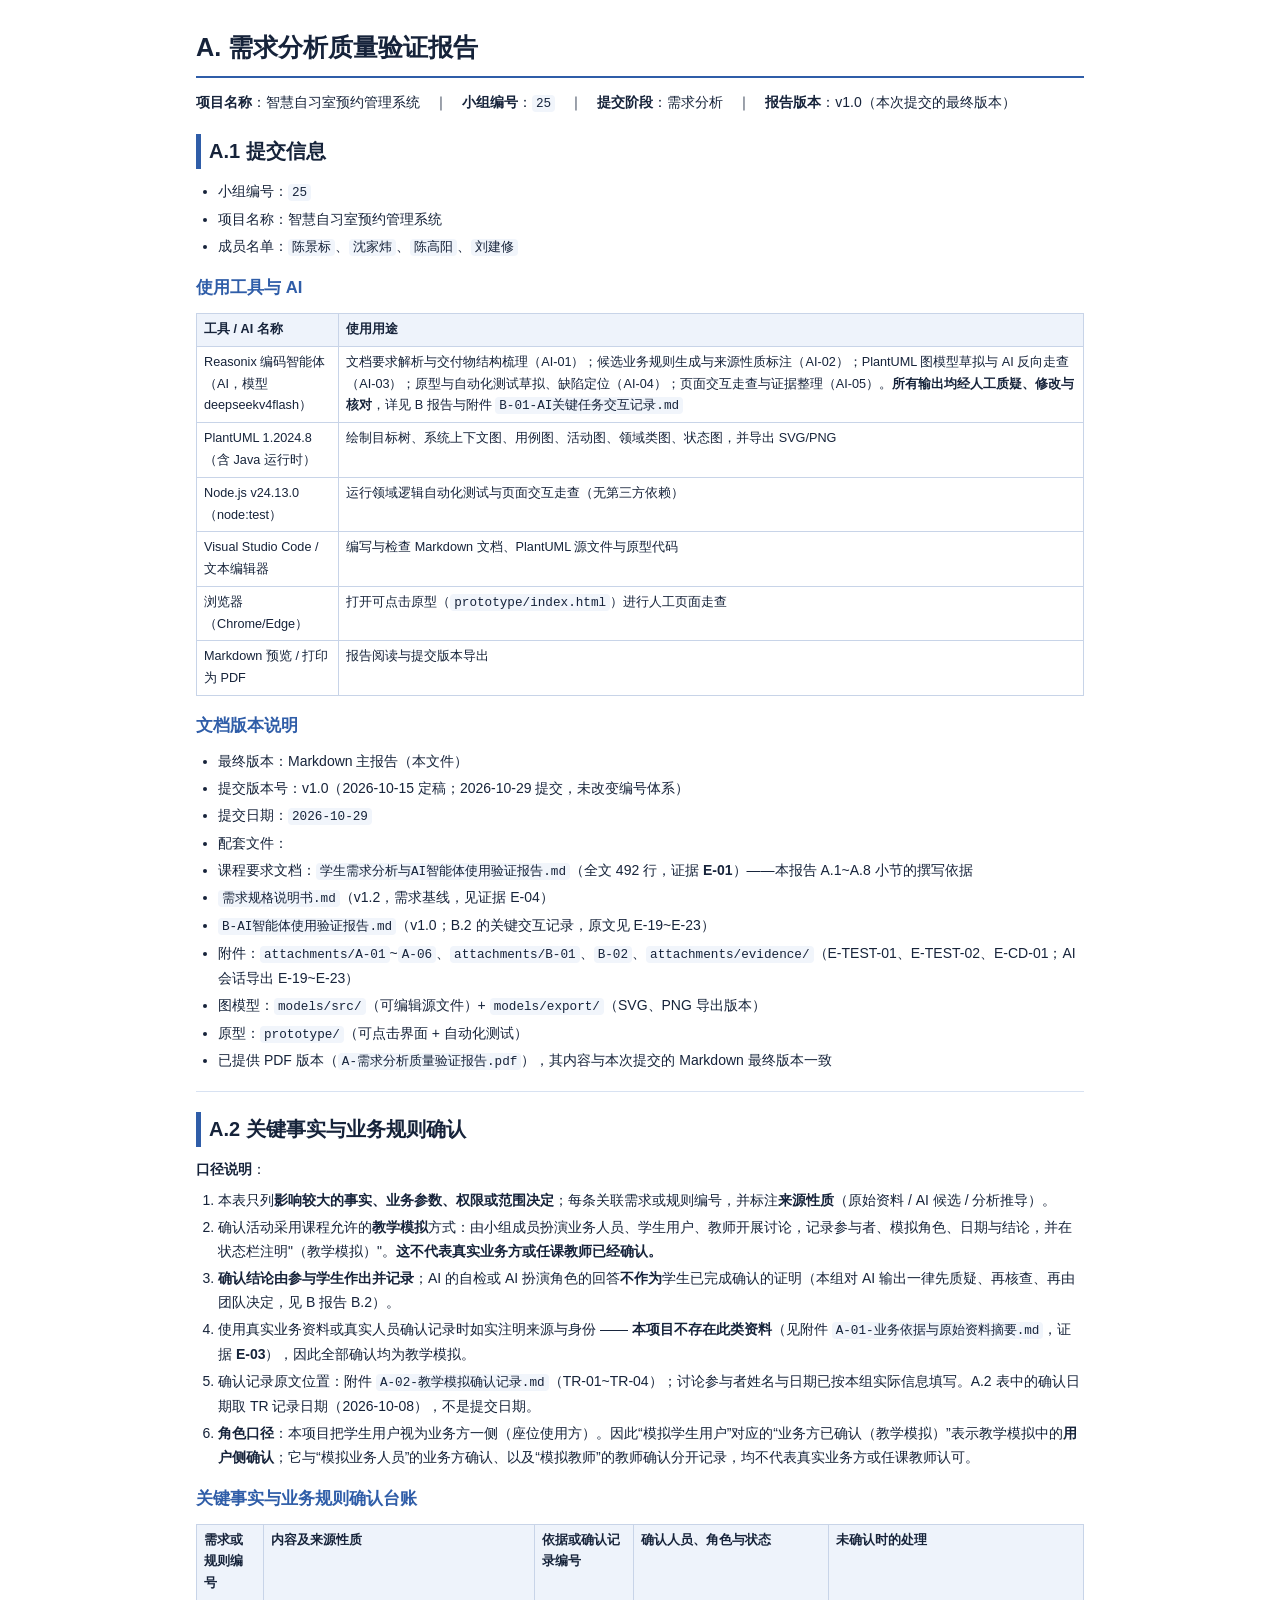
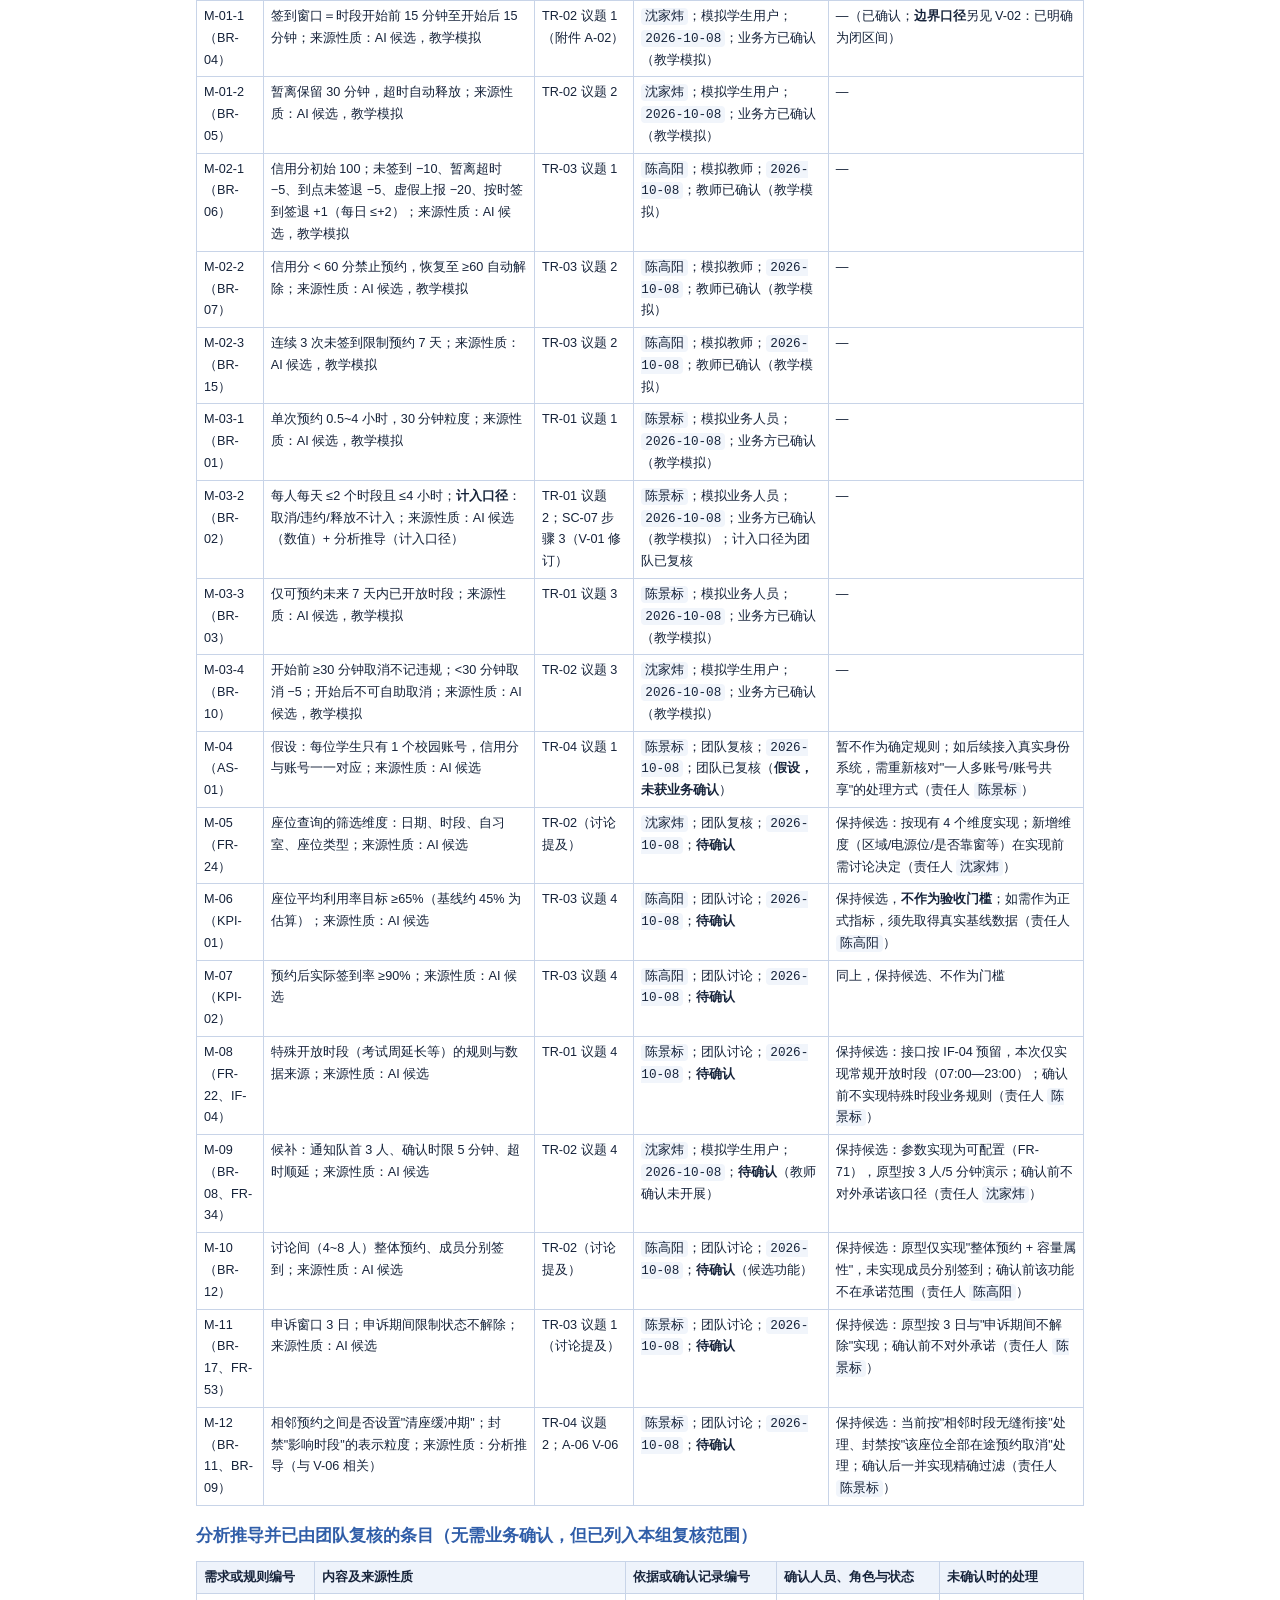
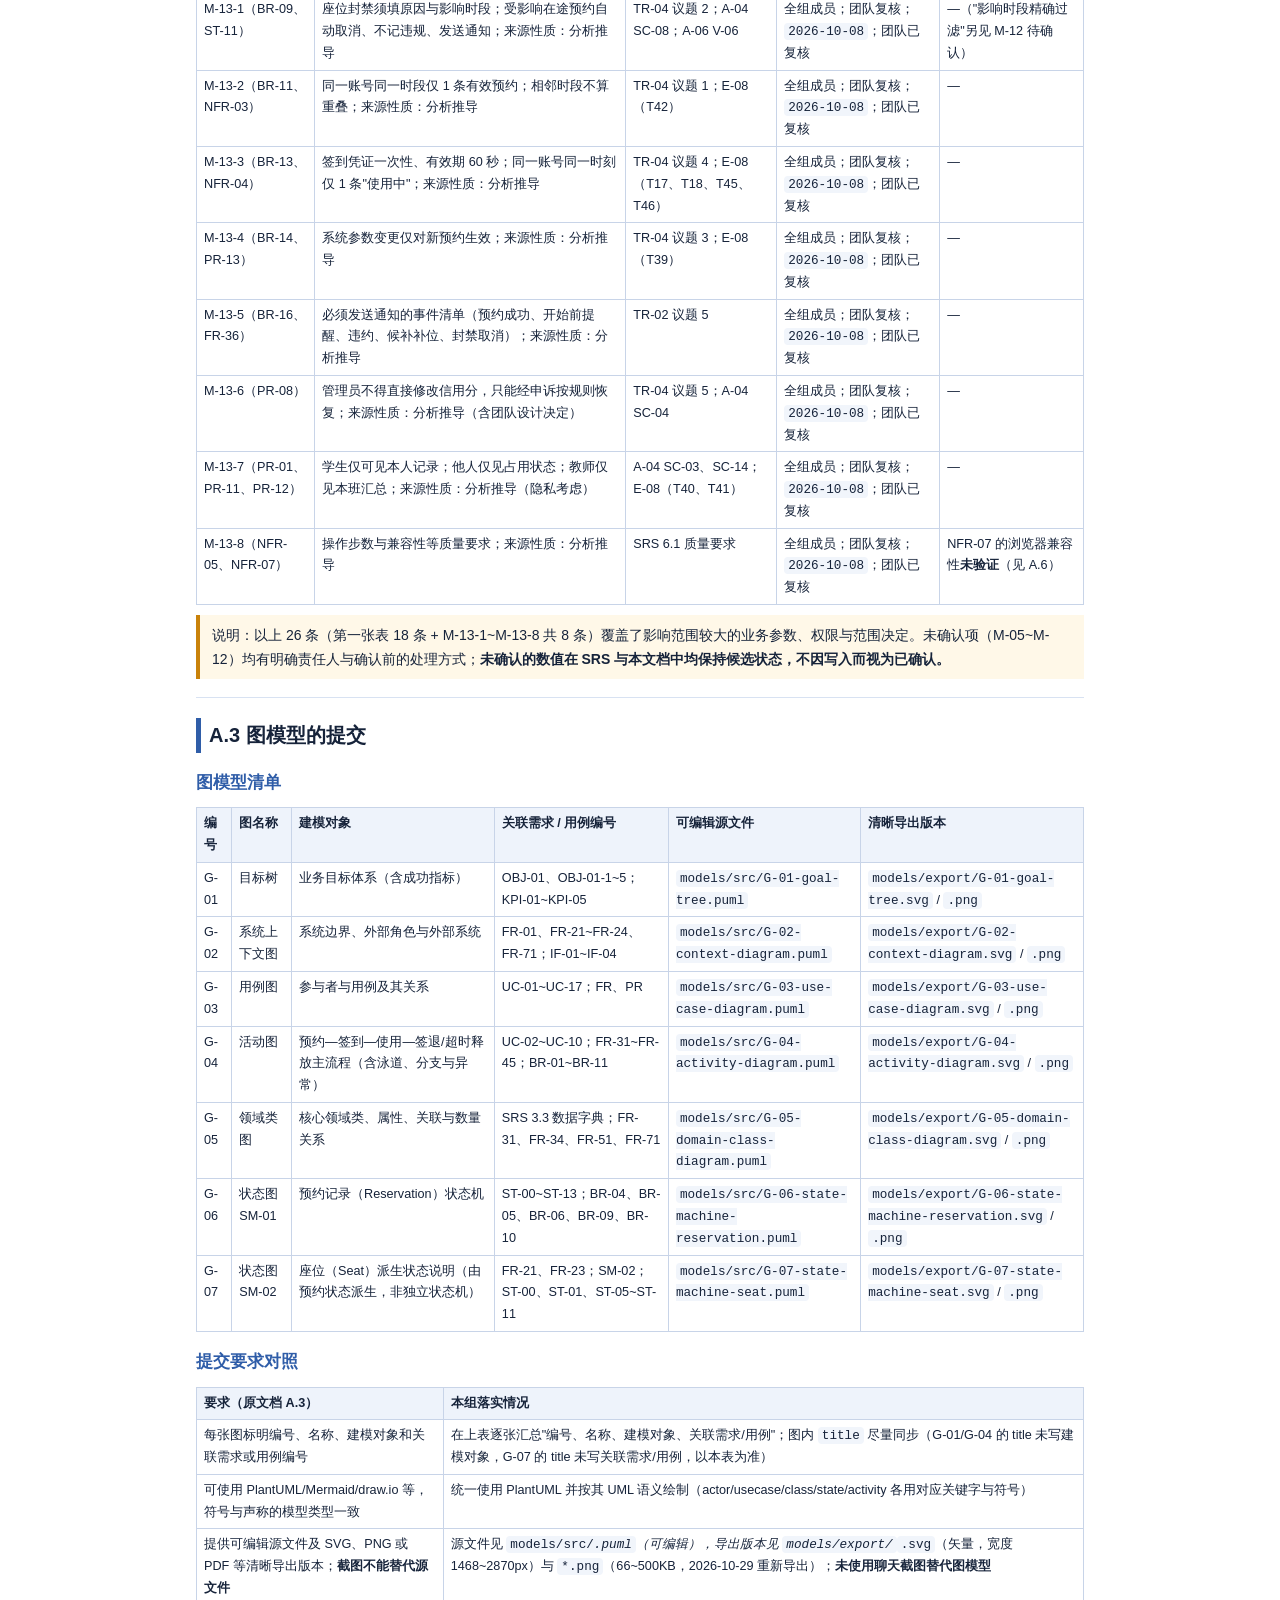
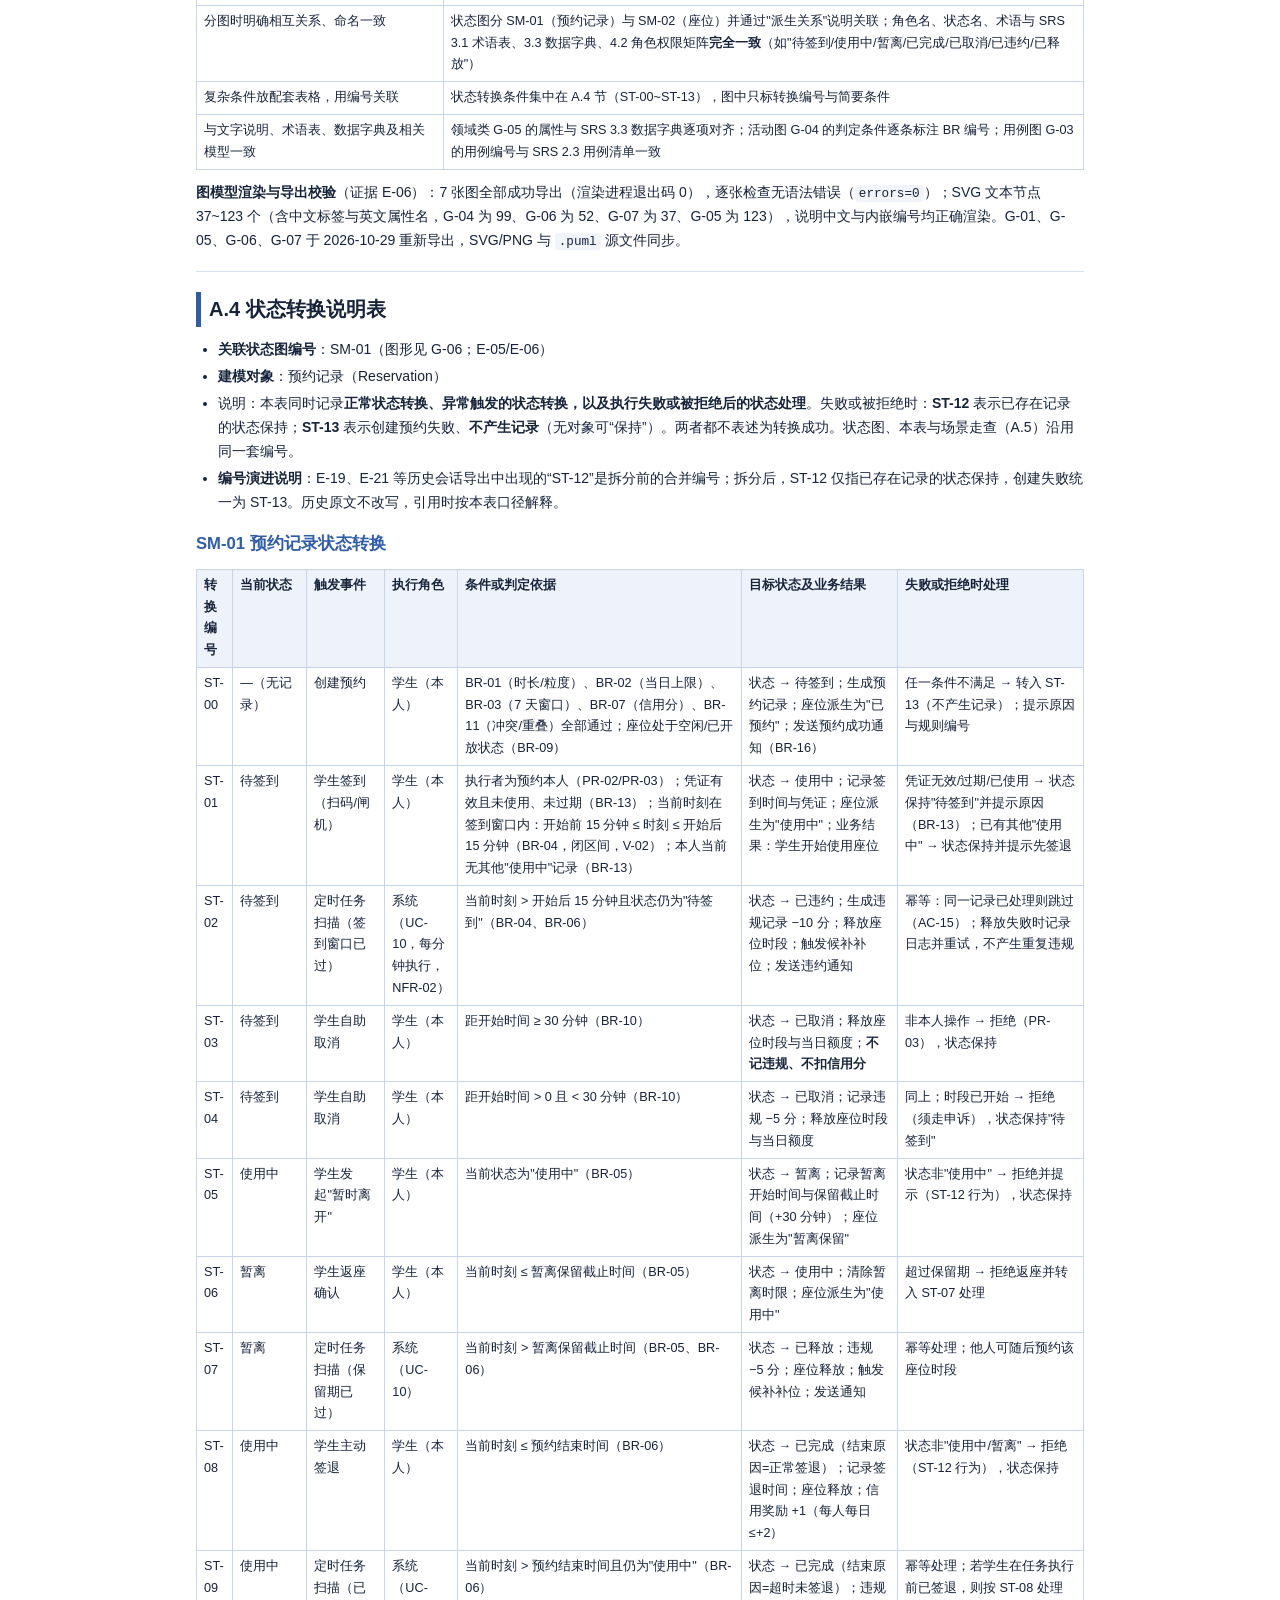
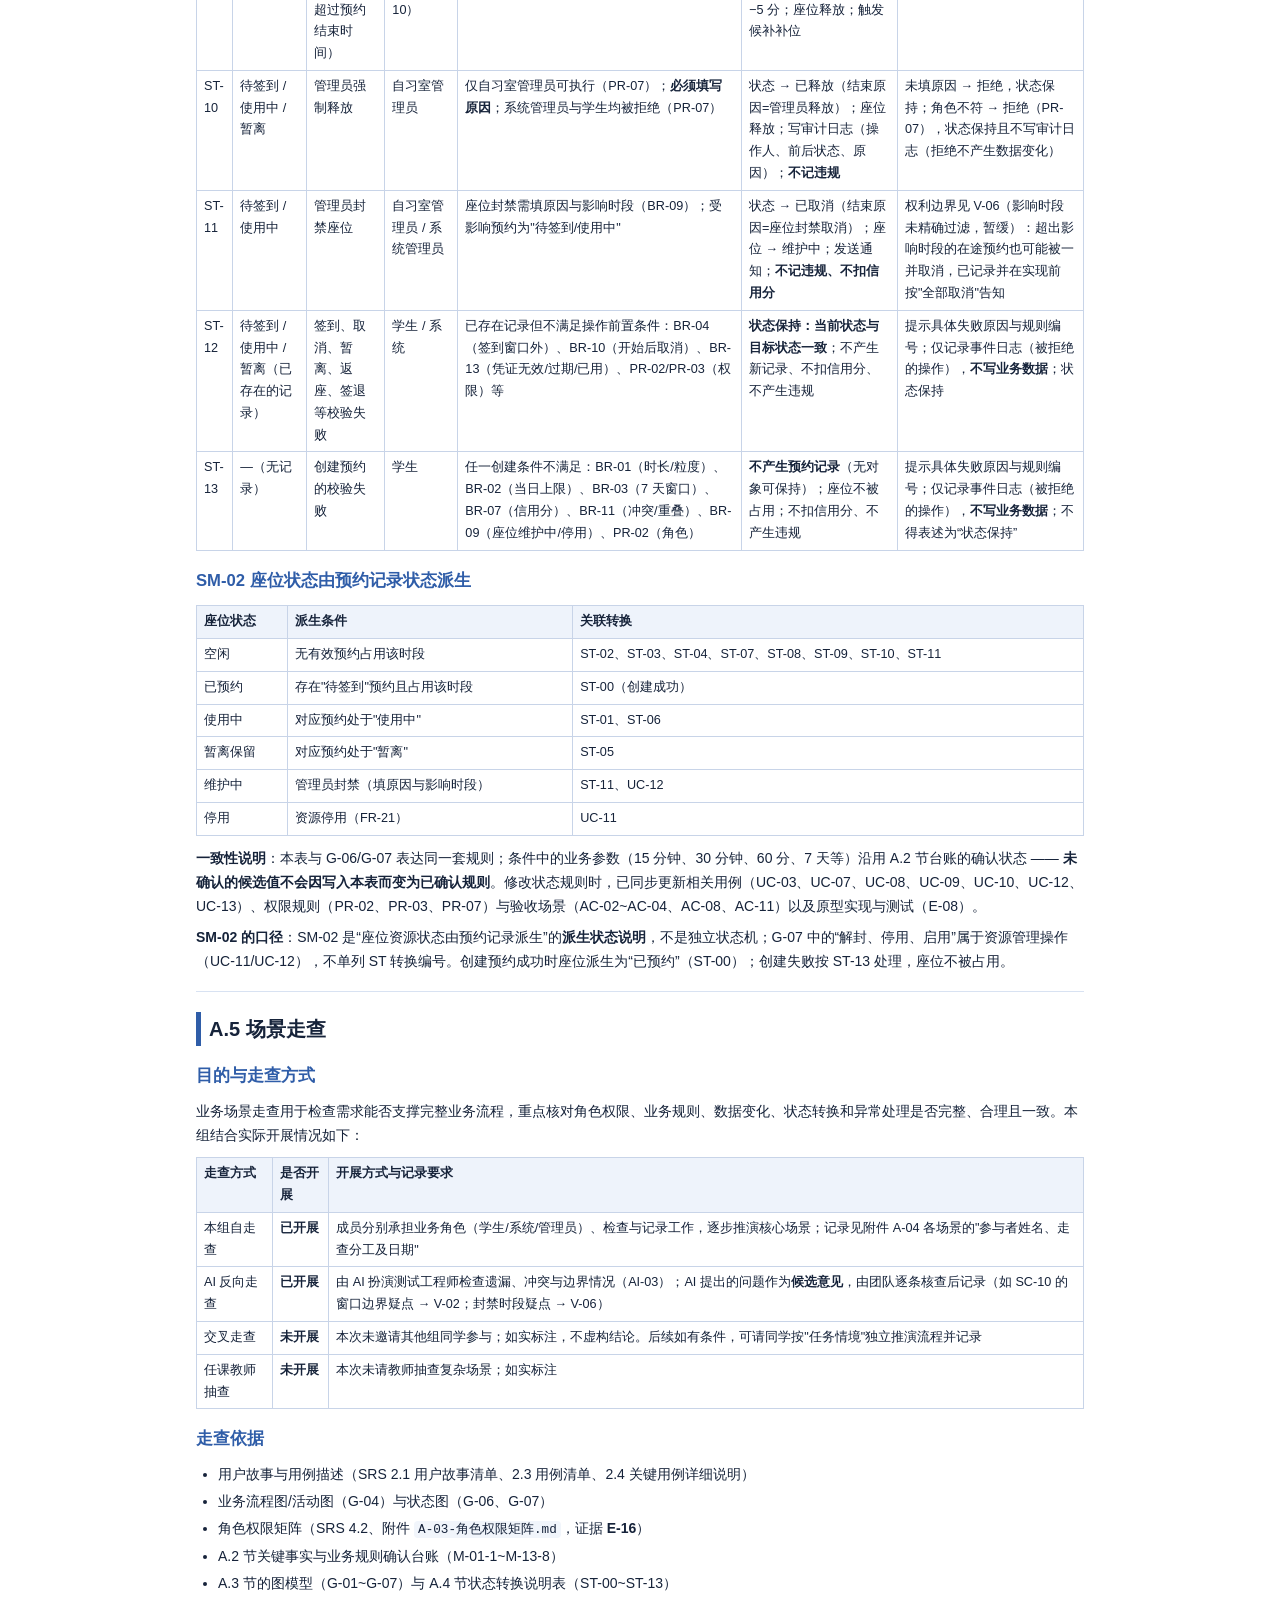
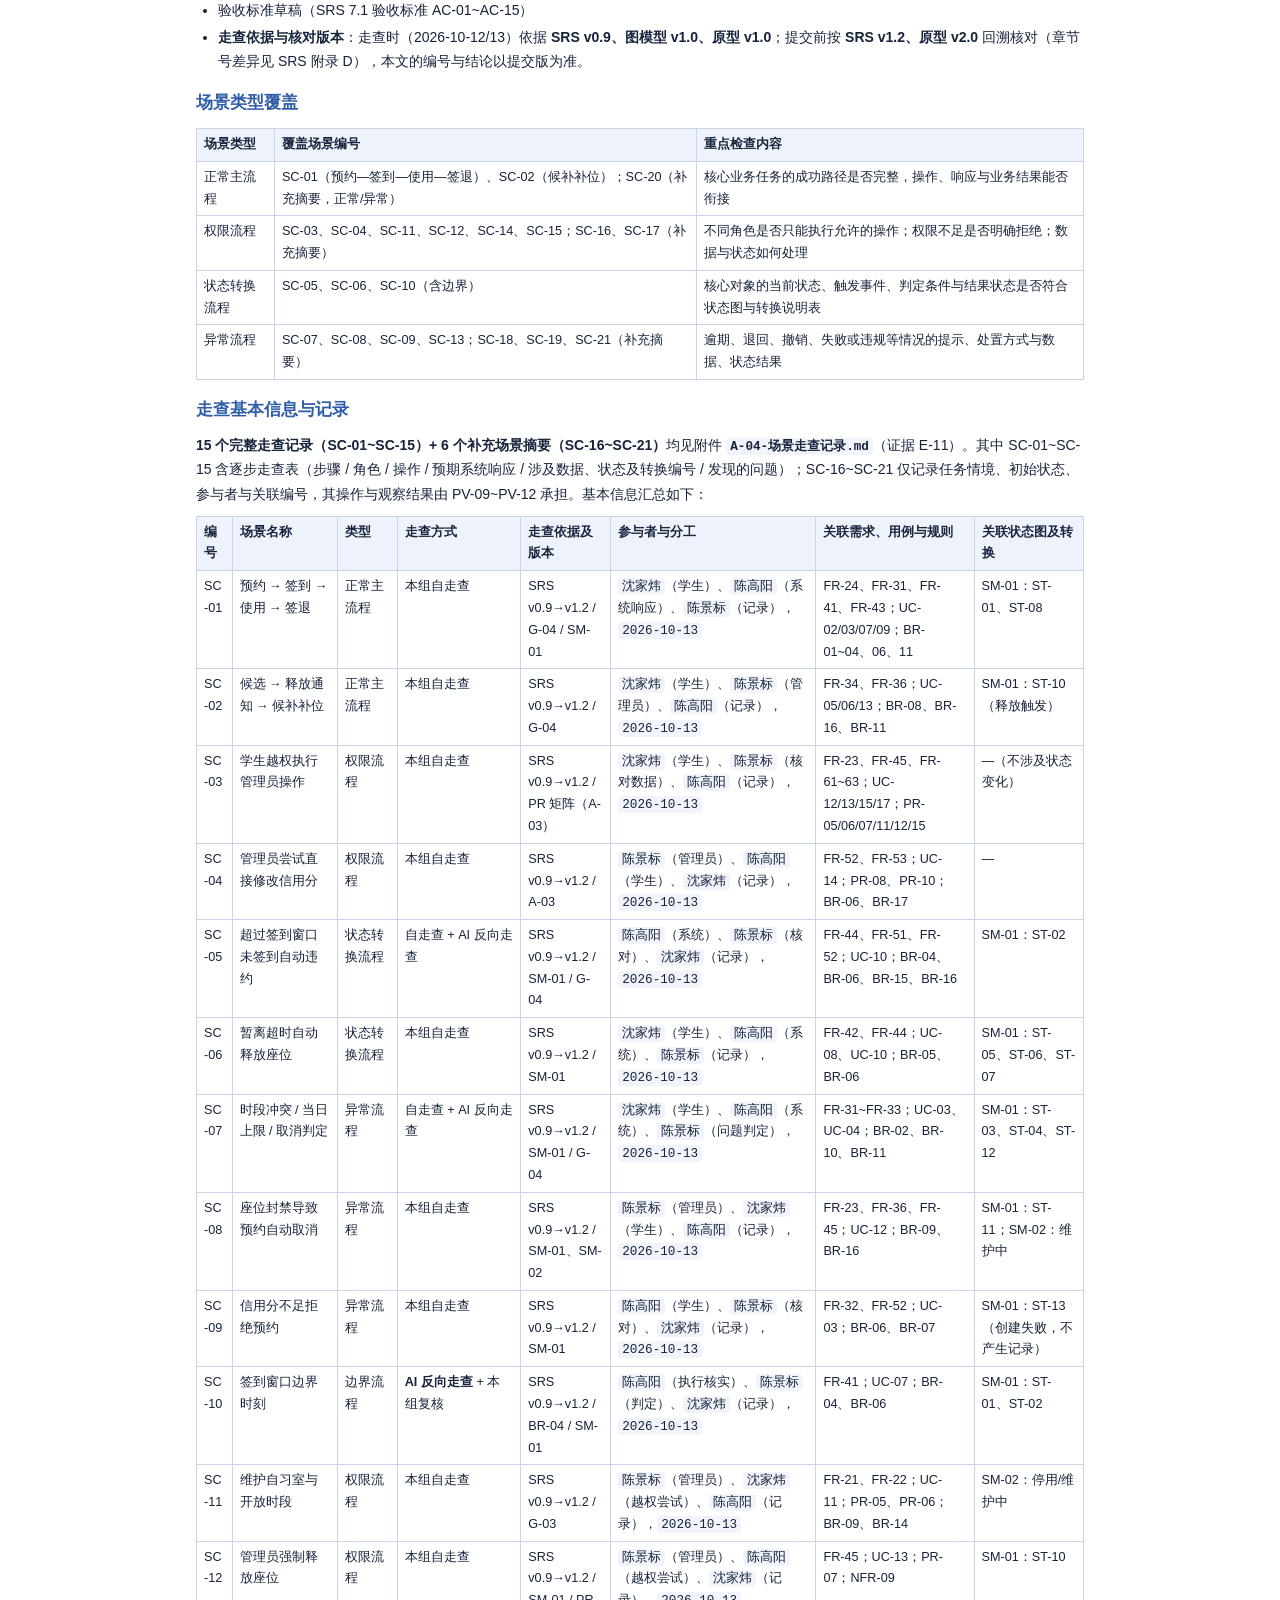
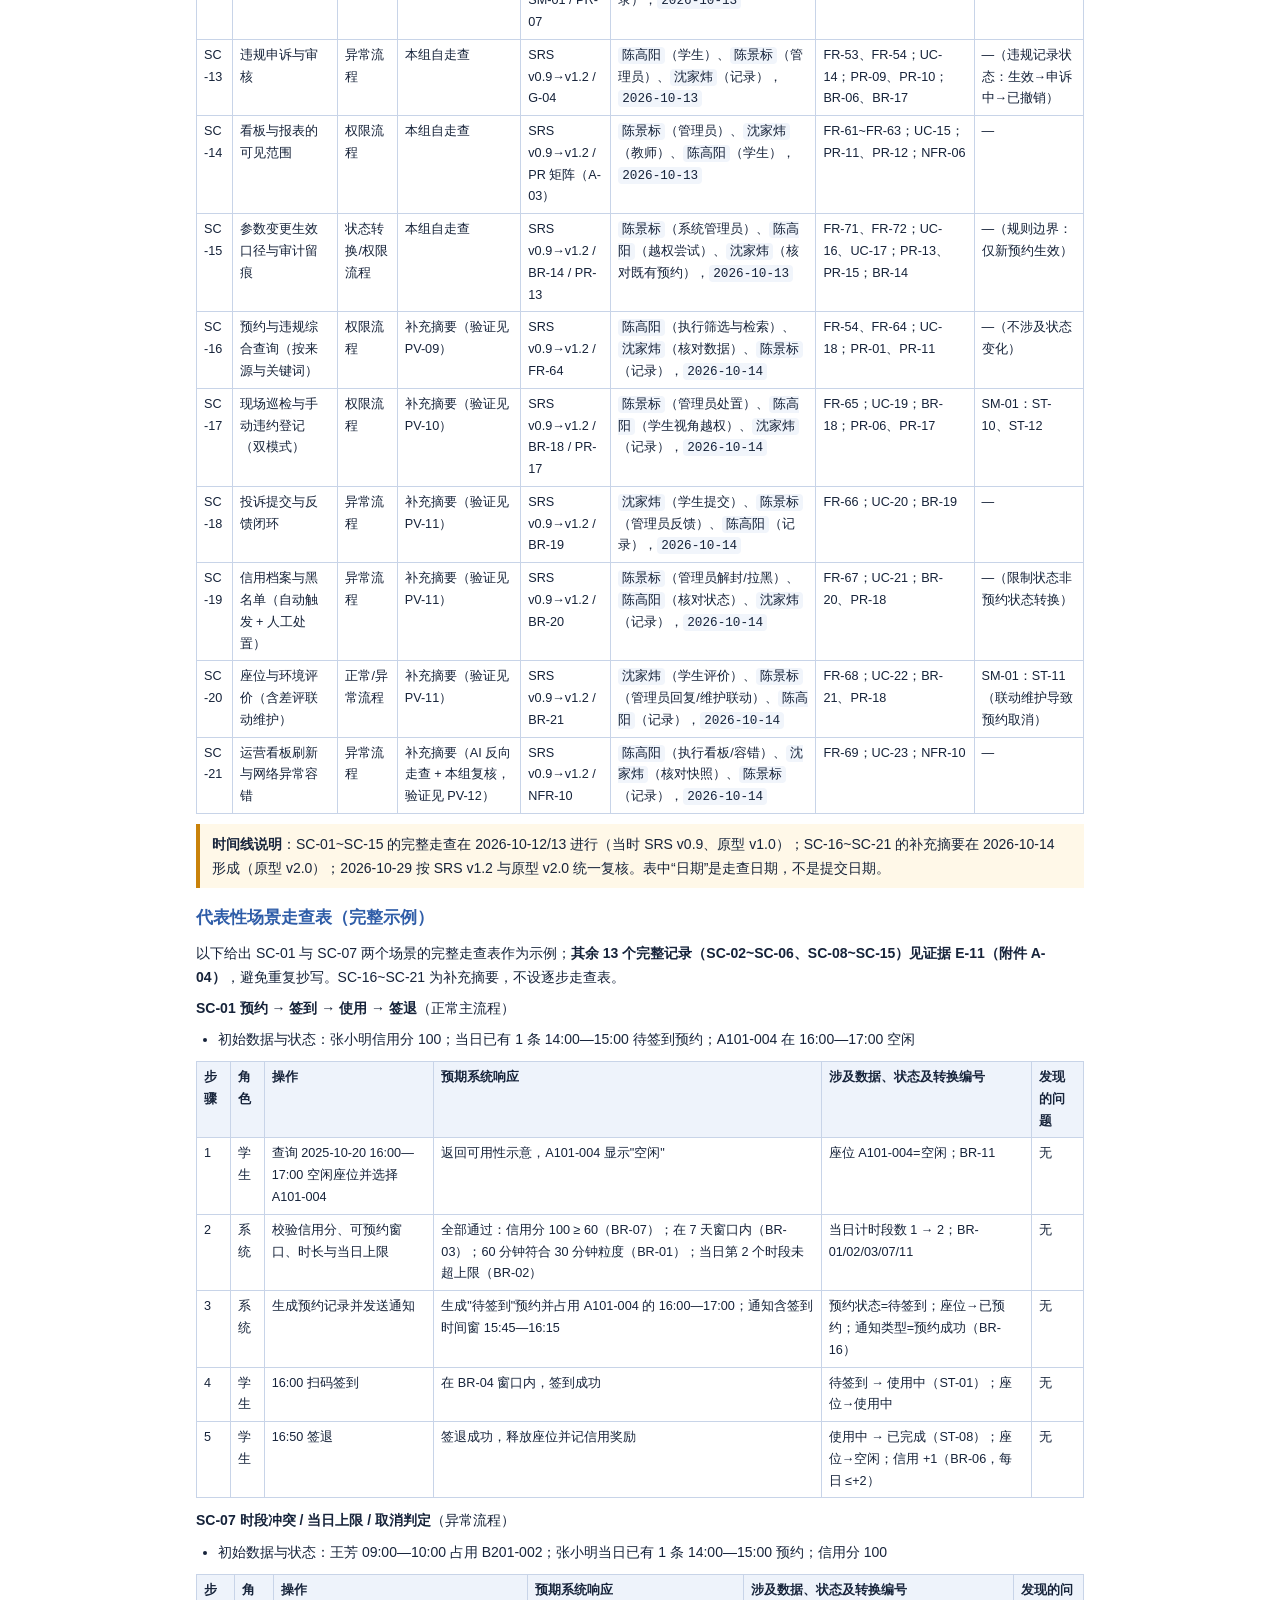
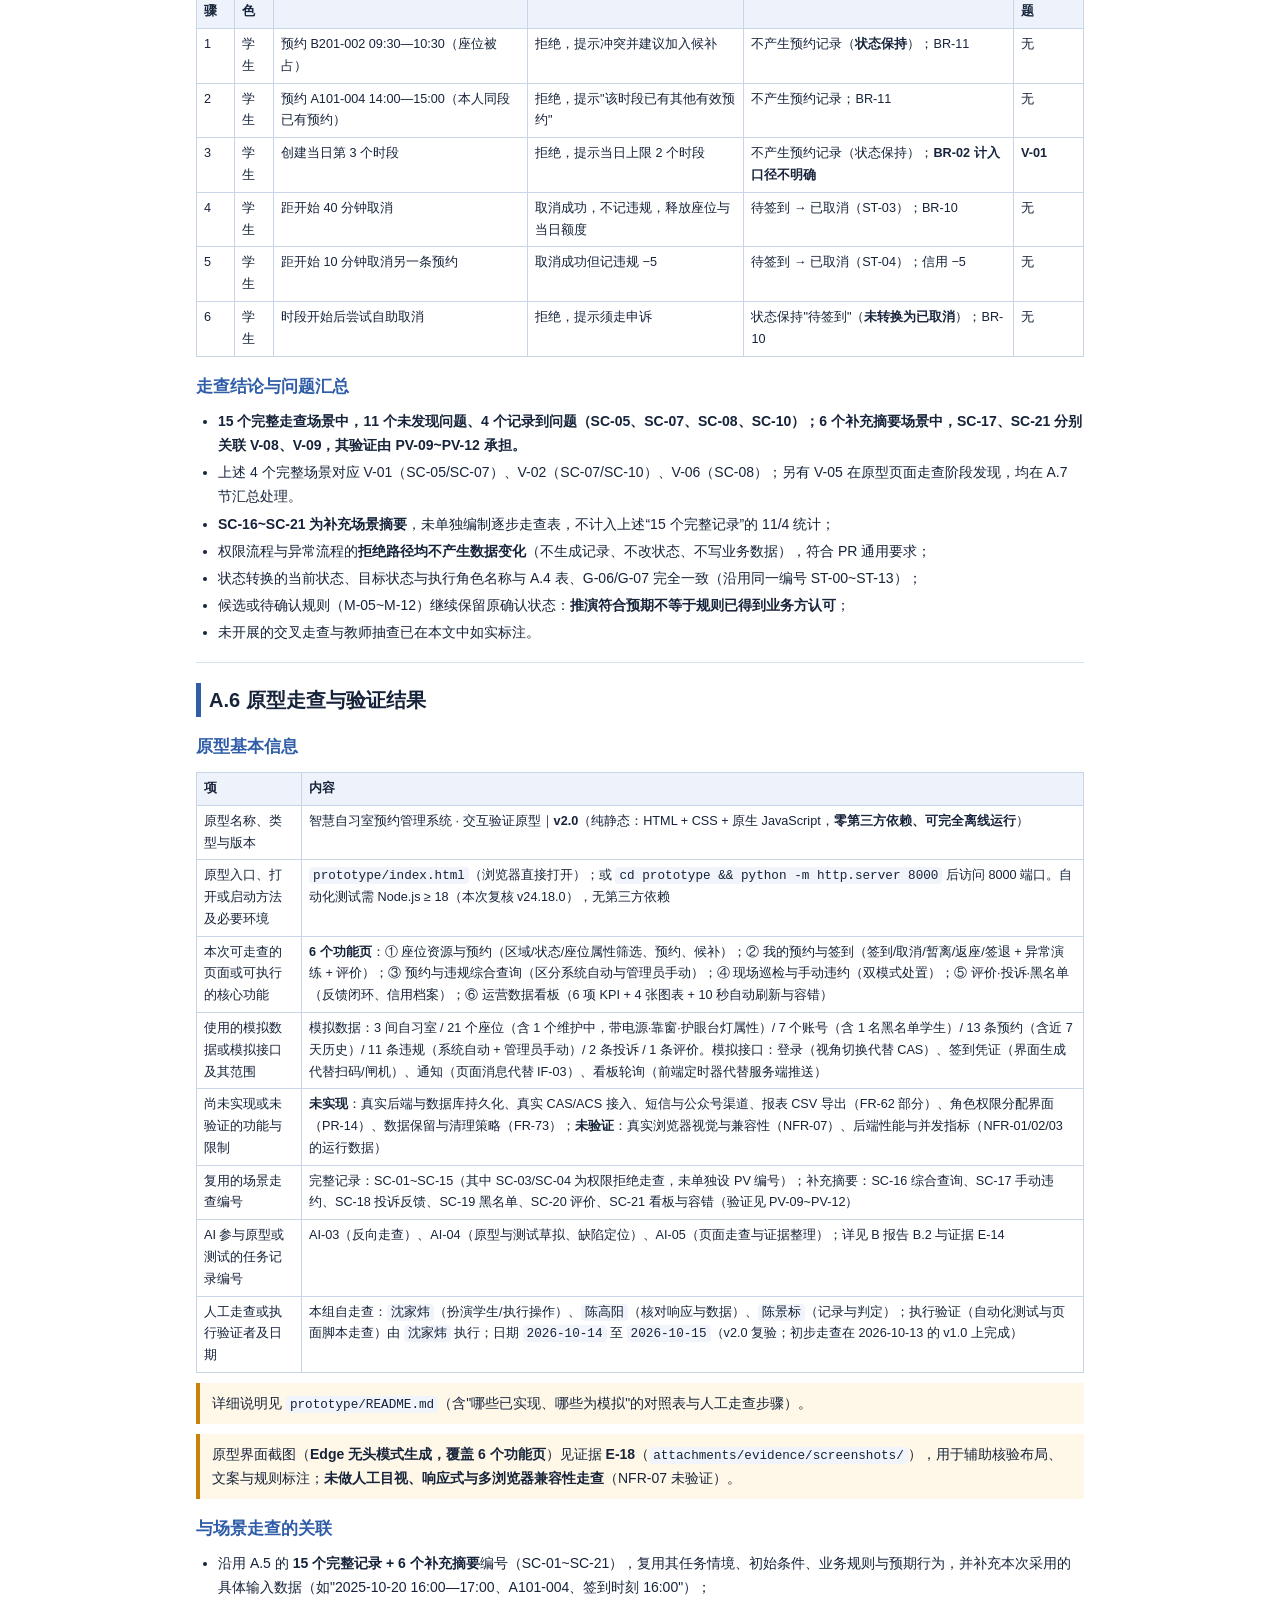
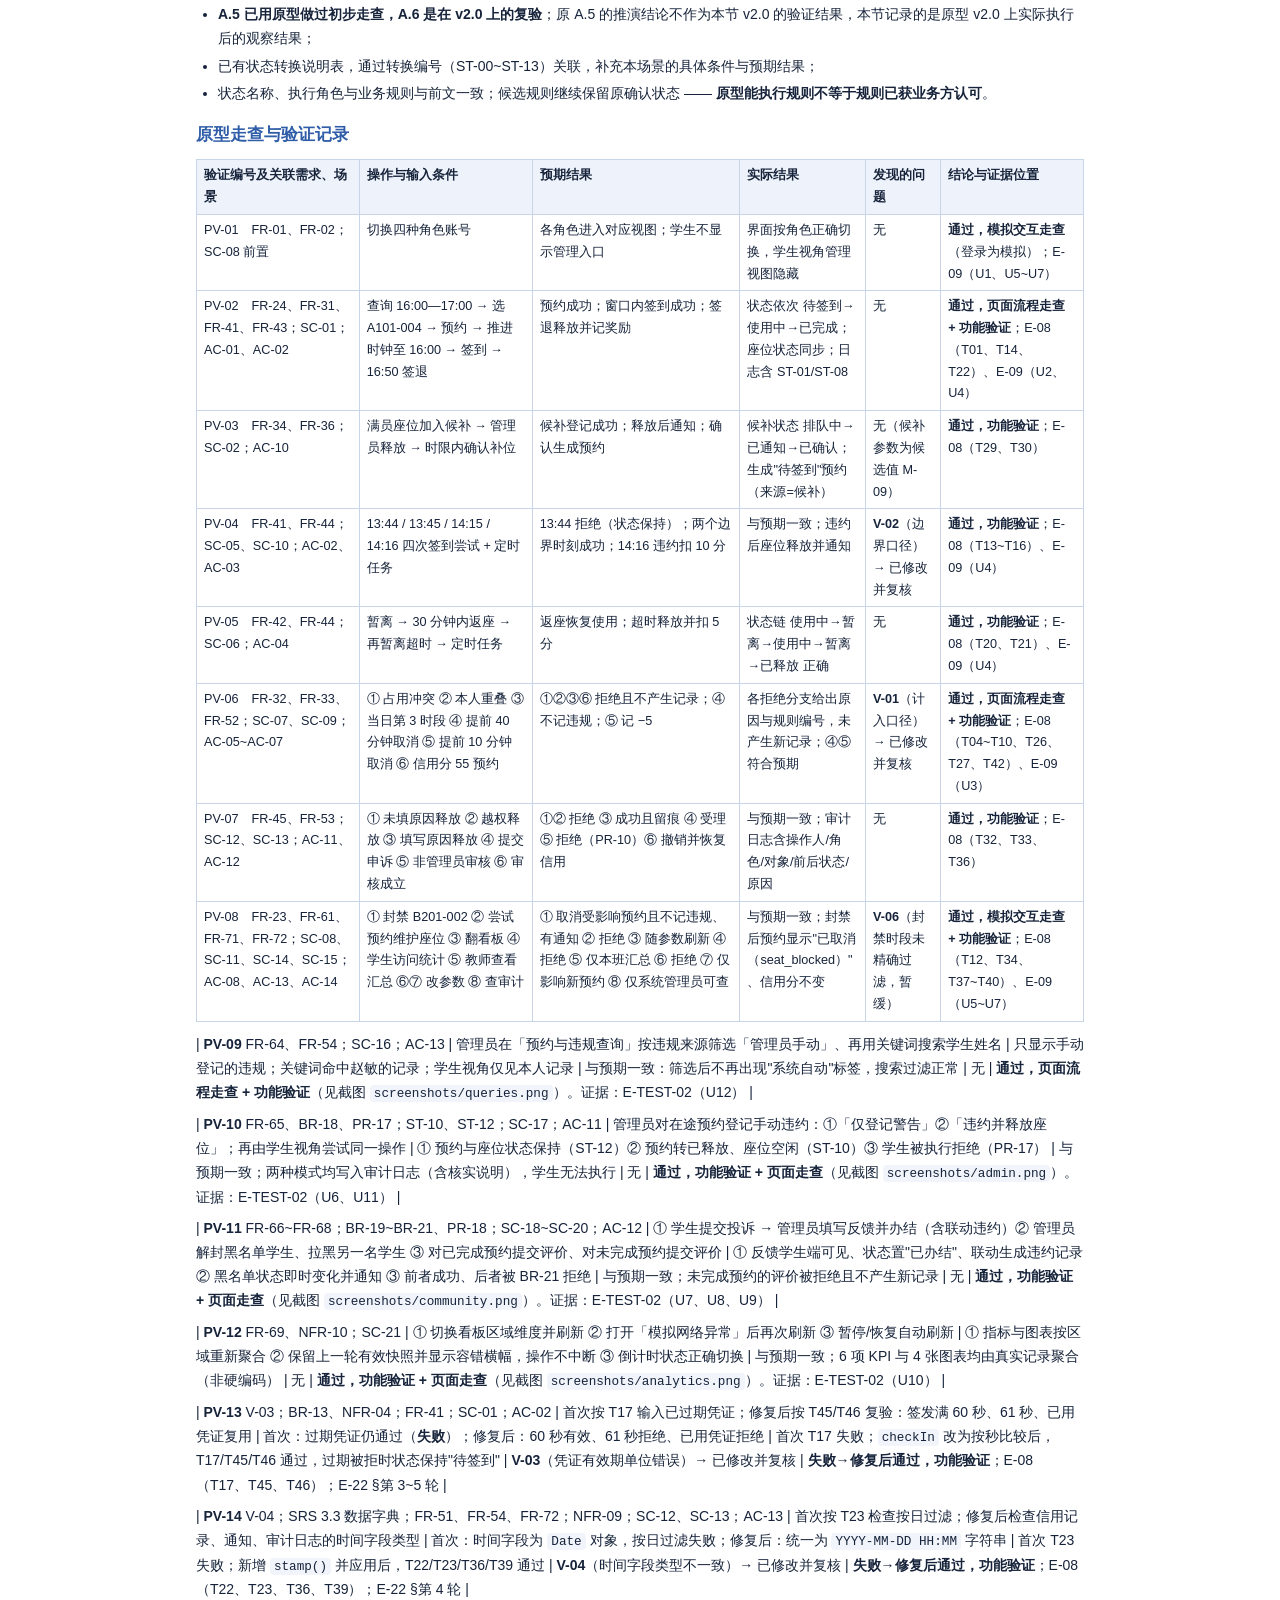
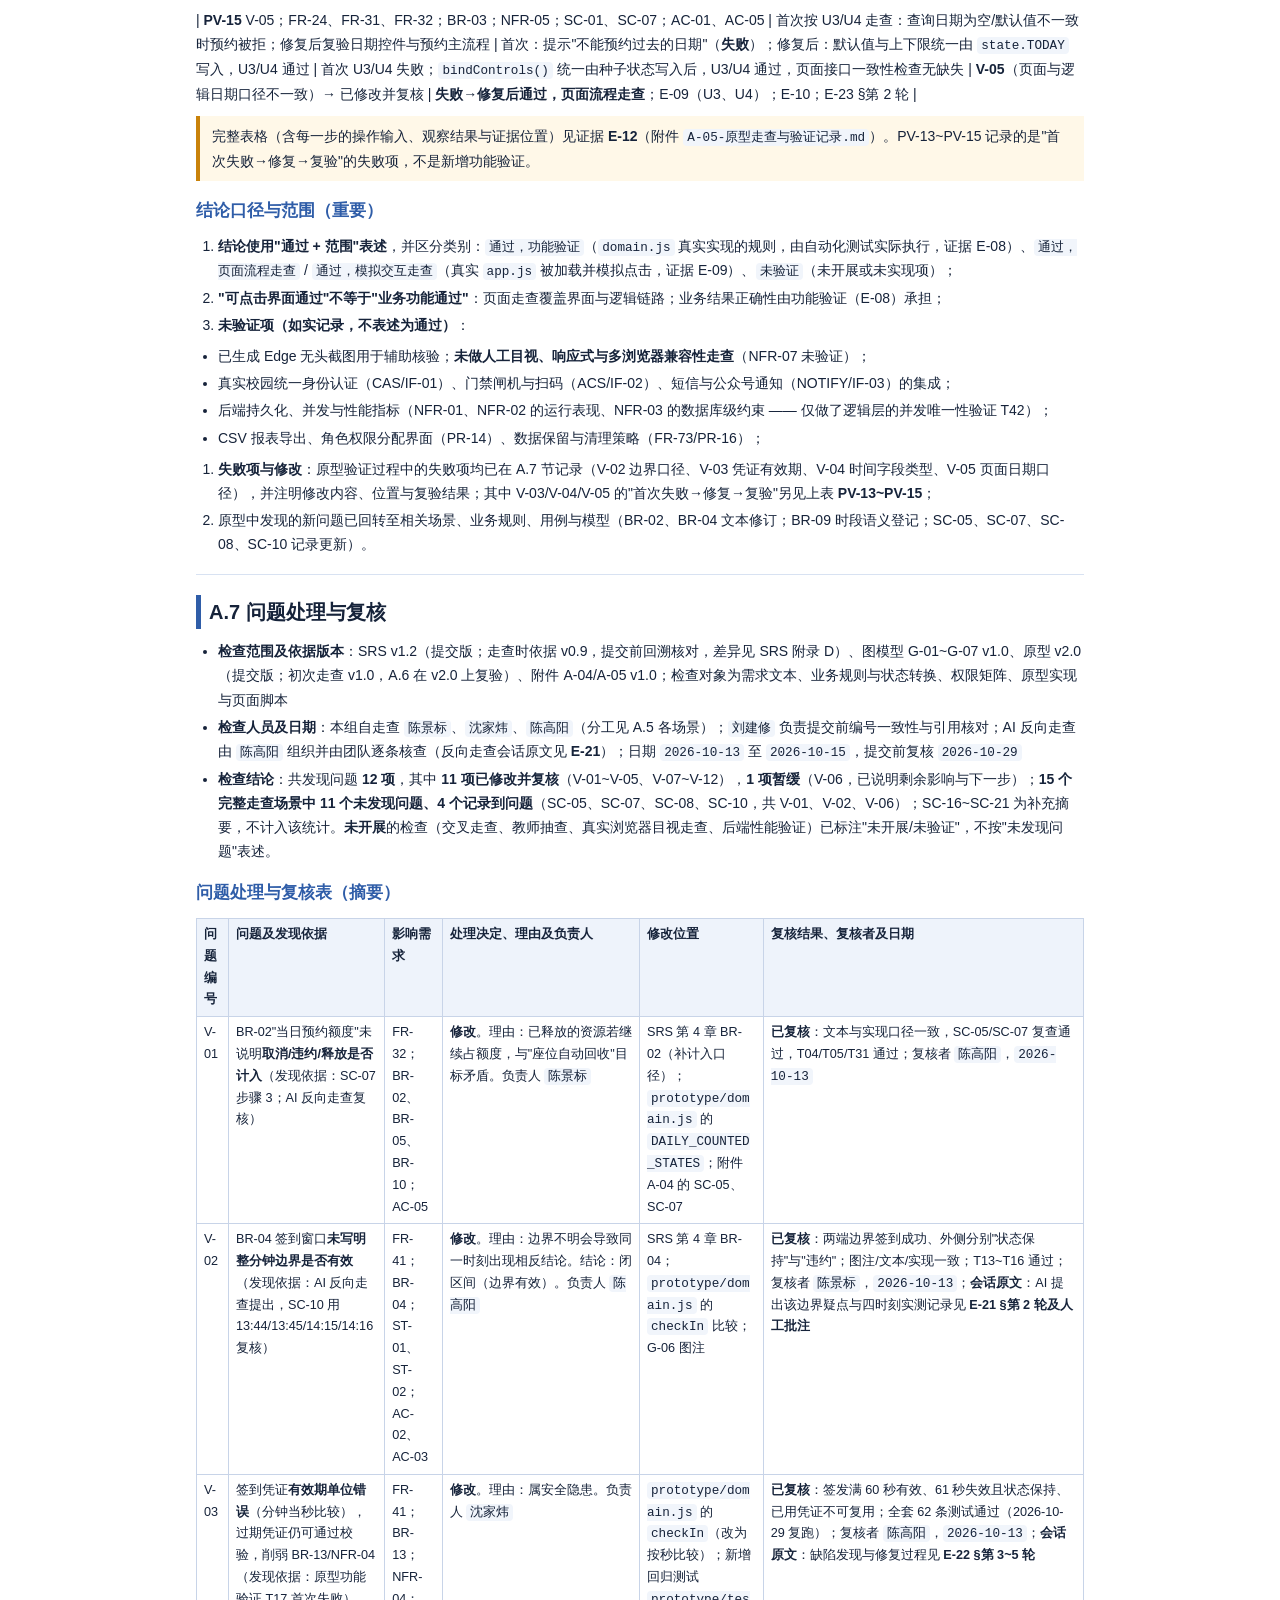
==== 智慧自习室预约管理系统/需求分析/A-需求分析质量验证报告.html @ 983f6c8b "初始化项目：上传全部本地文件" ====
<!DOCTYPE html>
<html lang="zh-CN">
<head>
<meta charset="utf-8">
<meta name="viewport" content="width=device-width, initial-scale=1">
<title>A-需求分析质量验证报告</title>
<style>
@page { size: A4; margin: 16mm 14mm; }
* { box-sizing: border-box; }
body {
  font-family: "Microsoft YaHei", "PingFang SC", "Segoe UI", sans-serif;
  font-size: 10.5pt; line-height: 1.72; color: #16233a; margin: 0 auto; max-width: 900px; padding: 8px 6px 40px;
}
h1 { font-size: 19pt; border-bottom: 2px solid #2f5da8; padding-bottom: 6px; margin: 18px 0 12px; }
h2 { font-size: 15pt; border-left: 5px solid #2f5da8; padding-left: 8px; margin: 20px 0 10px; }
h3 { font-size: 12.5pt; color: #2f5da8; margin: 16px 0 8px; }
h4, h5, h6 { font-size: 11.5pt; margin: 14px 0 6px; }
p { margin: 7px 0; }
ul, ol { margin: 7px 0 7px 22px; padding: 0; }
li { margin: 3px 0; }
table { border-collapse: collapse; width: 100%; margin: 10px 0; font-size: 9.5pt; page-break-inside: auto; }
th, td { border: 1px solid #c8d4e8; padding: 5px 7px; text-align: left; vertical-align: top; word-break: break-word; }
th { background: #eef3fb; font-weight: 600; }
tr { page-break-inside: avoid; }
code { background: #f1f5fb; border-radius: 4px; padding: 1px 4px; font-family: Consolas, "Courier New", monospace; font-size: 9.5pt; }
pre { background: #f6f8fc; border: 1px solid #d8e2f2; border-radius: 6px; padding: 10px; overflow-x: auto; }
pre code { background: none; padding: 0; }
blockquote { margin: 10px 0; padding: 8px 12px; background: #fff8e8; border-left: 4px solid #c9820a; }
hr { border: none; border-top: 1px solid #d8e2f2; margin: 18px 0; }
a { color: #2f5da8; }
h1, h2, h3 { page-break-after: avoid; }
</style>
</head>
<body>
<h1>A. 需求分析质量验证报告</h1>
<p><strong>项目名称</strong>：智慧自习室预约管理系统　｜　<strong>小组编号</strong>：<code>25</code>　｜　<strong>提交阶段</strong>：需求分析　｜　<strong>报告版本</strong>：v1.0（本次提交的最终版本）</p>
<h2>A.1 提交信息</h2>
<ul>
<li>小组编号：<code>25</code></li>
<li>项目名称：智慧自习室预约管理系统</li>
<li>成员名单：<code>陈景标</code>、<code>沈家炜</code>、<code>陈高阳</code>、<code>刘建修</code></li>
</ul>
<h3>使用工具与 AI</h3>
<table><thead><tr><th>工具 / AI 名称</th><th>使用用途</th></tr></thead><tbody>
<tr><td>Reasonix 编码智能体（AI，模型 deepseekv4flash）</td><td>文档要求解析与交付物结构梳理（AI-01）；候选业务规则生成与来源性质标注（AI-02）；PlantUML 图模型草拟与 AI 反向走查（AI-03）；原型与自动化测试草拟、缺陷定位（AI-04）；页面交互走查与证据整理（AI-05）。<strong>所有输出均经人工质疑、修改与核对</strong>，详见 B 报告与附件 <code>B-01-AI关键任务交互记录.md</code></td></tr>
<tr><td>PlantUML 1.2024.8（含 Java 运行时）</td><td>绘制目标树、系统上下文图、用例图、活动图、领域类图、状态图，并导出 SVG/PNG</td></tr>
<tr><td>Node.js v24.13.0（node:test）</td><td>运行领域逻辑自动化测试与页面交互走查（无第三方依赖）</td></tr>
<tr><td>Visual Studio Code / 文本编辑器</td><td>编写与检查 Markdown 文档、PlantUML 源文件与原型代码</td></tr>
<tr><td>浏览器（Chrome/Edge）</td><td>打开可点击原型（<code>prototype/index.html</code>）进行人工页面走查</td></tr>
<tr><td>Markdown 预览 / 打印为 PDF</td><td>报告阅读与提交版本导出</td></tr>
</tbody></table>
<h3>文档版本说明</h3>
<ul>
<li>最终版本：Markdown 主报告（本文件）</li>
<li>提交版本号：v1.0（2026-10-15 定稿；2026-10-29 提交，未改变编号体系）</li>
<li>提交日期：<code>2026-10-29</code></li>
<li>配套文件：</li>
<li>课程要求文档：<code>学生需求分析与AI智能体使用验证报告.md</code>（全文 492 行，证据 <strong>E-01</strong>）——本报告 A.1~A.8 小节的撰写依据</li>
<li><code>需求规格说明书.md</code>（v1.2，需求基线，见证据 E-04）</li>
<li><code>B-AI智能体使用验证报告.md</code>（v1.0；B.2 的关键交互记录，原文见 E-19~E-23）</li>
<li>附件：<code>attachments/A-01</code>~<code>A-06</code>、<code>attachments/B-01</code>、<code>B-02</code>、<code>attachments/evidence/</code>（E-TEST-01、E-TEST-02、E-CD-01；AI 会话导出 E-19~E-23）</li>
<li>图模型：<code>models/src/</code>（可编辑源文件）+ <code>models/export/</code>（SVG、PNG 导出版本）</li>
<li>原型：<code>prototype/</code>（可点击界面 + 自动化测试）</li>
<li>已提供 PDF 版本（<code>A-需求分析质量验证报告.pdf</code>），其内容与本次提交的 Markdown 最终版本一致</li>
</ul>
<hr>
<h2>A.2 关键事实与业务规则确认</h2>
<p><strong>口径说明</strong>：</p>
<ol>
<li>本表只列<strong>影响较大的事实、业务参数、权限或范围决定</strong>；每条关联需求或规则编号，并标注<strong>来源性质</strong>（原始资料 / AI 候选 / 分析推导）。</li>
<li>确认活动采用课程允许的<strong>教学模拟</strong>方式：由小组成员扮演业务人员、学生用户、教师开展讨论，记录参与者、模拟角色、日期与结论，并在状态栏注明&quot;（教学模拟）&quot;。<strong>这不代表真实业务方或任课教师已经确认。</strong></li>
<li><strong>确认结论由参与学生作出并记录</strong>；AI 的自检或 AI 扮演角色的回答<strong>不作为</strong>学生已完成确认的证明（本组对 AI 输出一律先质疑、再核查、再由团队决定，见 B 报告 B.2）。</li>
<li>使用真实业务资料或真实人员确认记录时如实注明来源与身份 —— <strong>本项目不存在此类资料</strong>（见附件 <code>A-01-业务依据与原始资料摘要.md</code>，证据 <strong>E-03</strong>），因此全部确认均为教学模拟。</li>
<li>确认记录原文位置：附件 <code>A-02-教学模拟确认记录.md</code>（TR-01~TR-04）；讨论参与者姓名与日期已按本组实际信息填写。A.2 表中的确认日期取 TR 记录日期（2026-10-08），不是提交日期。</li>
<li><strong>角色口径</strong>：本项目把学生用户视为业务方一侧（座位使用方）。因此“模拟学生用户”对应的“业务方已确认（教学模拟）”表示教学模拟中的<strong>用户侧确认</strong>；它与“模拟业务人员”的业务方确认、以及“模拟教师”的教师确认分开记录，均不代表真实业务方或任课教师认可。</li>
</ol>
<h3>关键事实与业务规则确认台账</h3>
<table><thead><tr><th>需求或规则编号</th><th>内容及来源性质</th><th>依据或确认记录编号</th><th>确认人员、角色与状态</th><th>未确认时的处理</th></tr></thead><tbody>
<tr><td>M-01-1（BR-04）</td><td>签到窗口＝时段开始前 15 分钟至开始后 15 分钟；来源性质：AI 候选，教学模拟</td><td>TR-02 议题 1（附件 A-02）</td><td><code>沈家炜</code>；模拟学生用户；<code>2026-10-08</code>；业务方已确认（教学模拟）</td><td>—（已确认；<strong>边界口径</strong>另见 V-02：已明确为闭区间）</td></tr>
<tr><td>M-01-2（BR-05）</td><td>暂离保留 30 分钟，超时自动释放；来源性质：AI 候选，教学模拟</td><td>TR-02 议题 2</td><td><code>沈家炜</code>；模拟学生用户；<code>2026-10-08</code>；业务方已确认（教学模拟）</td><td>—</td></tr>
<tr><td>M-02-1（BR-06）</td><td>信用分初始 100；未签到 −10、暂离超时 −5、到点未签退 −5、虚假上报 −20、按时签到签退 +1（每日 ≤+2）；来源性质：AI 候选，教学模拟</td><td>TR-03 议题 1</td><td><code>陈高阳</code>；模拟教师；<code>2026-10-08</code>；教师已确认（教学模拟）</td><td>—</td></tr>
<tr><td>M-02-2（BR-07）</td><td>信用分 &lt; 60 分禁止预约，恢复至 ≥60 自动解除；来源性质：AI 候选，教学模拟</td><td>TR-03 议题 2</td><td><code>陈高阳</code>；模拟教师；<code>2026-10-08</code>；教师已确认（教学模拟）</td><td>—</td></tr>
<tr><td>M-02-3（BR-15）</td><td>连续 3 次未签到限制预约 7 天；来源性质：AI 候选，教学模拟</td><td>TR-03 议题 2</td><td><code>陈高阳</code>；模拟教师；<code>2026-10-08</code>；教师已确认（教学模拟）</td><td>—</td></tr>
<tr><td>M-03-1（BR-01）</td><td>单次预约 0.5~4 小时，30 分钟粒度；来源性质：AI 候选，教学模拟</td><td>TR-01 议题 1</td><td><code>陈景标</code>；模拟业务人员；<code>2026-10-08</code>；业务方已确认（教学模拟）</td><td>—</td></tr>
<tr><td>M-03-2（BR-02）</td><td>每人每天 ≤2 个时段且 ≤4 小时；<strong>计入口径</strong>：取消/违约/释放不计入；来源性质：AI 候选（数值）+ 分析推导（计入口径）</td><td>TR-01 议题 2；SC-07 步骤 3（V-01 修订）</td><td><code>陈景标</code>；模拟业务人员；<code>2026-10-08</code>；业务方已确认（教学模拟）；计入口径为团队已复核</td><td>—</td></tr>
<tr><td>M-03-3（BR-03）</td><td>仅可预约未来 7 天内已开放时段；来源性质：AI 候选，教学模拟</td><td>TR-01 议题 3</td><td><code>陈景标</code>；模拟业务人员；<code>2026-10-08</code>；业务方已确认（教学模拟）</td><td>—</td></tr>
<tr><td>M-03-4（BR-10）</td><td>开始前 ≥30 分钟取消不记违规；&lt;30 分钟取消 −5；开始后不可自助取消；来源性质：AI 候选，教学模拟</td><td>TR-02 议题 3</td><td><code>沈家炜</code>；模拟学生用户；<code>2026-10-08</code>；业务方已确认（教学模拟）</td><td>—</td></tr>
<tr><td>M-04（AS-01）</td><td>假设：每位学生只有 1 个校园账号，信用分与账号一一对应；来源性质：AI 候选</td><td>TR-04 议题 1</td><td><code>陈景标</code>；团队复核；<code>2026-10-08</code>；团队已复核（<strong>假设，未获业务确认</strong>）</td><td>暂不作为确定规则；如后续接入真实身份系统，需重新核对&quot;一人多账号/账号共享&quot;的处理方式（责任人 <code>陈景标</code>）</td></tr>
<tr><td>M-05（FR-24）</td><td>座位查询的筛选维度：日期、时段、自习室、座位类型；来源性质：AI 候选</td><td>TR-02（讨论提及）</td><td><code>沈家炜</code>；团队复核；<code>2026-10-08</code>；<strong>待确认</strong></td><td>保持候选：按现有 4 个维度实现；新增维度（区域/电源位/是否靠窗等）在实现前需讨论决定（责任人 <code>沈家炜</code>）</td></tr>
<tr><td>M-06（KPI-01）</td><td>座位平均利用率目标 ≥65%（基线约 45% 为估算）；来源性质：AI 候选</td><td>TR-03 议题 4</td><td><code>陈高阳</code>；团队讨论；<code>2026-10-08</code>；<strong>待确认</strong></td><td>保持候选，<strong>不作为验收门槛</strong>；如需作为正式指标，须先取得真实基线数据（责任人 <code>陈高阳</code>）</td></tr>
<tr><td>M-07（KPI-02）</td><td>预约后实际签到率 ≥90%；来源性质：AI 候选</td><td>TR-03 议题 4</td><td><code>陈高阳</code>；团队讨论；<code>2026-10-08</code>；<strong>待确认</strong></td><td>同上，保持候选、不作为门槛</td></tr>
<tr><td>M-08（FR-22、IF-04）</td><td>特殊开放时段（考试周延长等）的规则与数据来源；来源性质：AI 候选</td><td>TR-01 议题 4</td><td><code>陈景标</code>；团队讨论；<code>2026-10-08</code>；<strong>待确认</strong></td><td>保持候选：接口按 IF-04 预留，本次仅实现常规开放时段（07:00—23:00）；确认前不实现特殊时段业务规则（责任人 <code>陈景标</code>）</td></tr>
<tr><td>M-09（BR-08、FR-34）</td><td>候补：通知队首 3 人、确认时限 5 分钟、超时顺延；来源性质：AI 候选</td><td>TR-02 议题 4</td><td><code>沈家炜</code>；模拟学生用户；<code>2026-10-08</code>；<strong>待确认</strong>（教师确认未开展）</td><td>保持候选：参数实现为可配置（FR-71），原型按 3 人/5 分钟演示；确认前不对外承诺该口径（责任人 <code>沈家炜</code>）</td></tr>
<tr><td>M-10（BR-12）</td><td>讨论间（4~8 人）整体预约、成员分别签到；来源性质：AI 候选</td><td>TR-02（讨论提及）</td><td><code>陈高阳</code>；团队讨论；<code>2026-10-08</code>；<strong>待确认</strong>（候选功能）</td><td>保持候选：原型仅实现&quot;整体预约 + 容量属性&quot;，未实现成员分别签到；确认前该功能不在承诺范围（责任人 <code>陈高阳</code>）</td></tr>
<tr><td>M-11（BR-17、FR-53）</td><td>申诉窗口 3 日；申诉期间限制状态不解除；来源性质：AI 候选</td><td>TR-03 议题 1（讨论提及）</td><td><code>陈景标</code>；团队讨论；<code>2026-10-08</code>；<strong>待确认</strong></td><td>保持候选：原型按 3 日与&quot;申诉期间不解除&quot;实现；确认前不对外承诺（责任人 <code>陈景标</code>）</td></tr>
<tr><td>M-12（BR-11、BR-09）</td><td>相邻预约之间是否设置&quot;清座缓冲期&quot;；封禁&quot;影响时段&quot;的表示粒度；来源性质：分析推导（与 V-06 相关）</td><td>TR-04 议题 2；A-06 V-06</td><td><code>陈景标</code>；团队讨论；<code>2026-10-08</code>；<strong>待确认</strong></td><td>保持候选：当前按&quot;相邻时段无缝衔接&quot;处理、封禁按&quot;该座位全部在途预约取消&quot;处理；确认后一并实现精确过滤（责任人 <code>陈景标</code>）</td></tr>
</tbody></table>
<h3>分析推导并已由团队复核的条目（无需业务确认，但已列入本组复核范围）</h3>
<table><thead><tr><th>需求或规则编号</th><th>内容及来源性质</th><th>依据或确认记录编号</th><th>确认人员、角色与状态</th><th>未确认时的处理</th></tr></thead><tbody>
<tr><td>M-13-1（BR-09、ST-11）</td><td>座位封禁须填原因与影响时段；受影响在途预约自动取消、不记违规、发送通知；来源性质：分析推导</td><td>TR-04 议题 2；A-04 SC-08；A-06 V-06</td><td>全组成员；团队复核；<code>2026-10-08</code>；团队已复核</td><td>—（&quot;影响时段精确过滤&quot;另见 M-12 待确认）</td></tr>
<tr><td>M-13-2（BR-11、NFR-03）</td><td>同一账号同一时段仅 1 条有效预约；相邻时段不算重叠；来源性质：分析推导</td><td>TR-04 议题 1；E-08（T42）</td><td>全组成员；团队复核；<code>2026-10-08</code>；团队已复核</td><td>—</td></tr>
<tr><td>M-13-3（BR-13、NFR-04）</td><td>签到凭证一次性、有效期 60 秒；同一账号同一时刻仅 1 条&quot;使用中&quot;；来源性质：分析推导</td><td>TR-04 议题 4；E-08（T17、T18、T45、T46）</td><td>全组成员；团队复核；<code>2026-10-08</code>；团队已复核</td><td>—</td></tr>
<tr><td>M-13-4（BR-14、PR-13）</td><td>系统参数变更仅对新预约生效；来源性质：分析推导</td><td>TR-04 议题 3；E-08（T39）</td><td>全组成员；团队复核；<code>2026-10-08</code>；团队已复核</td><td>—</td></tr>
<tr><td>M-13-5（BR-16、FR-36）</td><td>必须发送通知的事件清单（预约成功、开始前提醒、违约、候补补位、封禁取消）；来源性质：分析推导</td><td>TR-02 议题 5</td><td>全组成员；团队复核；<code>2026-10-08</code>；团队已复核</td><td>—</td></tr>
<tr><td>M-13-6（PR-08）</td><td>管理员不得直接修改信用分，只能经申诉按规则恢复；来源性质：分析推导（含团队设计决定）</td><td>TR-04 议题 5；A-04 SC-04</td><td>全组成员；团队复核；<code>2026-10-08</code>；团队已复核</td><td>—</td></tr>
<tr><td>M-13-7（PR-01、PR-11、PR-12）</td><td>学生仅可见本人记录；他人仅见占用状态；教师仅见本班汇总；来源性质：分析推导（隐私考虑）</td><td>A-04 SC-03、SC-14；E-08（T40、T41）</td><td>全组成员；团队复核；<code>2026-10-08</code>；团队已复核</td><td>—</td></tr>
<tr><td>M-13-8（NFR-05、NFR-07）</td><td>操作步数与兼容性等质量要求；来源性质：分析推导</td><td>SRS 6.1 质量要求</td><td>全组成员；团队复核；<code>2026-10-08</code>；团队已复核</td><td>NFR-07 的浏览器兼容性<strong>未验证</strong>（见 A.6）</td></tr>
</tbody></table>
<blockquote>说明：以上 26 条（第一张表 18 条 + M-13-1~M-13-8 共 8 条）覆盖了影响范围较大的业务参数、权限与范围决定。未确认项（M-05~M-12）均有明确责任人与确认前的处理方式；<strong>未确认的数值在 SRS 与本文档中均保持候选状态，不因写入而视为已确认。</strong></blockquote>
<hr>
<h2>A.3 图模型的提交</h2>
<h3>图模型清单</h3>
<table><thead><tr><th>编号</th><th>图名称</th><th>建模对象</th><th>关联需求 / 用例编号</th><th>可编辑源文件</th><th>清晰导出版本</th></tr></thead><tbody>
<tr><td>G-01</td><td>目标树</td><td>业务目标体系（含成功指标）</td><td>OBJ-01、OBJ-01-1~5；KPI-01~KPI-05</td><td><code>models/src/G-01-goal-tree.puml</code></td><td><code>models/export/G-01-goal-tree.svg</code> / <code>.png</code></td></tr>
<tr><td>G-02</td><td>系统上下文图</td><td>系统边界、外部角色与外部系统</td><td>FR-01、FR-21~FR-24、FR-71；IF-01~IF-04</td><td><code>models/src/G-02-context-diagram.puml</code></td><td><code>models/export/G-02-context-diagram.svg</code> / <code>.png</code></td></tr>
<tr><td>G-03</td><td>用例图</td><td>参与者与用例及其关系</td><td>UC-01~UC-17；FR、PR</td><td><code>models/src/G-03-use-case-diagram.puml</code></td><td><code>models/export/G-03-use-case-diagram.svg</code> / <code>.png</code></td></tr>
<tr><td>G-04</td><td>活动图</td><td>预约—签到—使用—签退/超时释放主流程（含泳道、分支与异常）</td><td>UC-02~UC-10；FR-31~FR-45；BR-01~BR-11</td><td><code>models/src/G-04-activity-diagram.puml</code></td><td><code>models/export/G-04-activity-diagram.svg</code> / <code>.png</code></td></tr>
<tr><td>G-05</td><td>领域类图</td><td>核心领域类、属性、关联与数量关系</td><td>SRS 3.3 数据字典；FR-31、FR-34、FR-51、FR-71</td><td><code>models/src/G-05-domain-class-diagram.puml</code></td><td><code>models/export/G-05-domain-class-diagram.svg</code> / <code>.png</code></td></tr>
<tr><td>G-06</td><td>状态图 SM-01</td><td>预约记录（Reservation）状态机</td><td>ST-00~ST-13；BR-04、BR-05、BR-06、BR-09、BR-10</td><td><code>models/src/G-06-state-machine-reservation.puml</code></td><td><code>models/export/G-06-state-machine-reservation.svg</code> / <code>.png</code></td></tr>
<tr><td>G-07</td><td>状态图 SM-02</td><td>座位（Seat）派生状态说明（由预约状态派生，非独立状态机）</td><td>FR-21、FR-23；SM-02；ST-00、ST-01、ST-05~ST-11</td><td><code>models/src/G-07-state-machine-seat.puml</code></td><td><code>models/export/G-07-state-machine-seat.svg</code> / <code>.png</code></td></tr>
</tbody></table>
<h3>提交要求对照</h3>
<table><thead><tr><th>要求（原文档 A.3）</th><th>本组落实情况</th></tr></thead><tbody>
<tr><td>每张图标明编号、名称、建模对象和关联需求或用例编号</td><td>在上表逐张汇总&quot;编号、名称、建模对象、关联需求/用例&quot;；图内 <code>title</code> 尽量同步（G-01/G-04 的 title 未写建模对象，G-07 的 title 未写关联需求/用例，以本表为准）</td></tr>
<tr><td>可使用 PlantUML/Mermaid/draw.io 等，符号与声称的模型类型一致</td><td>统一使用 PlantUML 并按其 UML 语义绘制（actor/usecase/class/state/activity 各用对应关键字与符号）</td></tr>
<tr><td>提供可编辑源文件及 SVG、PNG 或 PDF 等清晰导出版本；<strong>截图不能替代源文件</strong></td><td>源文件见 <code>models/src/<em>.puml</code>（可编辑），导出版本见 <code>models/export/</em>.svg</code>（矢量，宽度 1468~2870px）与 <code>*.png</code>（66~500KB，2026-10-29 重新导出）；<strong>未使用聊天截图替代图模型</strong></td></tr>
<tr><td>分图时明确相互关系、命名一致</td><td>状态图分 SM-01（预约记录）与 SM-02（座位）并通过&quot;派生关系&quot;说明关联；角色名、状态名、术语与 SRS 3.1 术语表、3.3 数据字典、4.2 角色权限矩阵<strong>完全一致</strong>（如&quot;待签到/使用中/暂离/已完成/已取消/已违约/已释放&quot;）</td></tr>
<tr><td>复杂条件放配套表格，用编号关联</td><td>状态转换条件集中在 A.4 节（ST-00~ST-13），图中只标转换编号与简要条件</td></tr>
<tr><td>与文字说明、术语表、数据字典及相关模型一致</td><td>领域类 G-05 的属性与 SRS 3.3 数据字典逐项对齐；活动图 G-04 的判定条件逐条标注 BR 编号；用例图 G-03 的用例编号与 SRS 2.3 用例清单一致</td></tr>
</tbody></table>
<p><strong>图模型渲染与导出校验</strong>（证据 E-06）：7 张图全部成功导出（渲染进程退出码 0），逐张检查无语法错误（<code>errors=0</code>）；SVG 文本节点 37~123 个（含中文标签与英文属性名，G-04 为 99、G-06 为 52、G-07 为 37、G-05 为 123），说明中文与内嵌编号均正确渲染。G-01、G-05、G-06、G-07 于 2026-10-29 重新导出，SVG/PNG 与 <code>.puml</code> 源文件同步。</p>
<hr>
<h2>A.4 状态转换说明表</h2>
<ul>
<li><strong>关联状态图编号</strong>：SM-01（图形见 G-06；E-05/E-06）</li>
<li><strong>建模对象</strong>：预约记录（Reservation）</li>
<li>说明：本表同时记录<strong>正常状态转换、异常触发的状态转换，以及执行失败或被拒绝后的状态处理</strong>。失败或被拒绝时：<strong>ST-12</strong> 表示已存在记录的状态保持；<strong>ST-13</strong> 表示创建预约失败、<strong>不产生记录</strong>（无对象可“保持”）。两者都不表述为转换成功。状态图、本表与场景走查（A.5）沿用同一套编号。</li>
<li><strong>编号演进说明</strong>：E-19、E-21 等历史会话导出中出现的“ST-12”是拆分前的合并编号；拆分后，ST-12 仅指已存在记录的状态保持，创建失败统一为 ST-13。历史原文不改写，引用时按本表口径解释。</li>
</ul>
<h3>SM-01 预约记录状态转换</h3>
<table><thead><tr><th>转换编号</th><th>当前状态</th><th>触发事件</th><th>执行角色</th><th>条件或判定依据</th><th>目标状态及业务结果</th><th>失败或拒绝时处理</th></tr></thead><tbody>
<tr><td>ST-00</td><td>—（无记录）</td><td>创建预约</td><td>学生（本人）</td><td>BR-01（时长/粒度）、BR-02（当日上限）、BR-03（7 天窗口）、BR-07（信用分）、BR-11（冲突/重叠）全部通过；座位处于空闲/已开放状态（BR-09）</td><td>状态 → 待签到；生成预约记录；座位派生为&quot;已预约&quot;；发送预约成功通知（BR-16）</td><td>任一条件不满足 → 转入 ST-13（不产生记录）；提示原因与规则编号</td></tr>
<tr><td>ST-01</td><td>待签到</td><td>学生签到（扫码/闸机）</td><td>学生（本人）</td><td>执行者为预约本人（PR-02/PR-03）；凭证有效且未使用、未过期（BR-13）；当前时刻在签到窗口内：开始前 15 分钟 ≤ 时刻 ≤ 开始后 15 分钟（BR-04，闭区间，V-02）；本人当前无其他&quot;使用中&quot;记录（BR-13）</td><td>状态 → 使用中；记录签到时间与凭证；座位派生为&quot;使用中&quot;；业务结果：学生开始使用座位</td><td>凭证无效/过期/已使用 → 状态保持&quot;待签到&quot;并提示原因（BR-13）；已有其他&quot;使用中&quot; → 状态保持并提示先签退</td></tr>
<tr><td>ST-02</td><td>待签到</td><td>定时任务扫描（签到窗口已过）</td><td>系统（UC-10，每分钟执行，NFR-02）</td><td>当前时刻 &gt; 开始后 15 分钟且状态仍为&quot;待签到&quot;（BR-04、BR-06）</td><td>状态 → 已违约；生成违规记录 −10 分；释放座位时段；触发候补补位；发送违约通知</td><td>幂等：同一记录已处理则跳过（AC-15）；释放失败时记录日志并重试，不产生重复违规</td></tr>
<tr><td>ST-03</td><td>待签到</td><td>学生自助取消</td><td>学生（本人）</td><td>距开始时间 ≥ 30 分钟（BR-10）</td><td>状态 → 已取消；释放座位时段与当日额度；<strong>不记违规、不扣信用分</strong></td><td>非本人操作 → 拒绝（PR-03），状态保持</td></tr>
<tr><td>ST-04</td><td>待签到</td><td>学生自助取消</td><td>学生（本人）</td><td>距开始时间 &gt; 0 且 &lt; 30 分钟（BR-10）</td><td>状态 → 已取消；记录违规 −5 分；释放座位时段与当日额度</td><td>同上；时段已开始 → 拒绝（须走申诉），状态保持&quot;待签到&quot;</td></tr>
<tr><td>ST-05</td><td>使用中</td><td>学生发起&quot;暂时离开&quot;</td><td>学生（本人）</td><td>当前状态为&quot;使用中&quot;（BR-05）</td><td>状态 → 暂离；记录暂离开始时间与保留截止时间（+30 分钟）；座位派生为&quot;暂离保留&quot;</td><td>状态非&quot;使用中&quot; → 拒绝并提示（ST-12 行为），状态保持</td></tr>
<tr><td>ST-06</td><td>暂离</td><td>学生返座确认</td><td>学生（本人）</td><td>当前时刻 ≤ 暂离保留截止时间（BR-05）</td><td>状态 → 使用中；清除暂离时限；座位派生为&quot;使用中&quot;</td><td>超过保留期 → 拒绝返座并转入 ST-07 处理</td></tr>
<tr><td>ST-07</td><td>暂离</td><td>定时任务扫描（保留期已过）</td><td>系统（UC-10）</td><td>当前时刻 &gt; 暂离保留截止时间（BR-05、BR-06）</td><td>状态 → 已释放；违规 −5 分；座位释放；触发候补补位；发送通知</td><td>幂等处理；他人可随后预约该座位时段</td></tr>
<tr><td>ST-08</td><td>使用中</td><td>学生主动签退</td><td>学生（本人）</td><td>当前时刻 ≤ 预约结束时间（BR-06）</td><td>状态 → 已完成（结束原因=正常签退）；记录签退时间；座位释放；信用奖励 +1（每人每日 ≤+2）</td><td>状态非&quot;使用中/暂离&quot; → 拒绝（ST-12 行为），状态保持</td></tr>
<tr><td>ST-09</td><td>使用中</td><td>定时任务扫描（已超过预约结束时间）</td><td>系统（UC-10）</td><td>当前时刻 &gt; 预约结束时间且仍为&quot;使用中&quot;（BR-06）</td><td>状态 → 已完成（结束原因=超时未签退）；违规 −5 分；座位释放；触发候补补位</td><td>幂等处理；若学生在任务执行前已签退，则按 ST-08 处理</td></tr>
<tr><td>ST-10</td><td>待签到 / 使用中 / 暂离</td><td>管理员强制释放</td><td>自习室管理员</td><td>仅自习室管理员可执行（PR-07）；<strong>必须填写原因</strong>；系统管理员与学生均被拒绝（PR-07）</td><td>状态 → 已释放（结束原因=管理员释放）；座位释放；写审计日志（操作人、前后状态、原因）；<strong>不记违规</strong></td><td>未填原因 → 拒绝，状态保持；角色不符 → 拒绝（PR-07），状态保持且不写审计日志（拒绝不产生数据变化）</td></tr>
<tr><td>ST-11</td><td>待签到 / 使用中</td><td>管理员封禁座位</td><td>自习室管理员 / 系统管理员</td><td>座位封禁需填原因与影响时段（BR-09）；受影响预约为&quot;待签到/使用中&quot;</td><td>状态 → 已取消（结束原因=座位封禁取消）；座位 → 维护中；发送通知；<strong>不记违规、不扣信用分</strong></td><td>权利边界见 V-06（影响时段未精确过滤，暂缓）：超出影响时段的在途预约也可能被一并取消，已记录并在实现前按&quot;全部取消&quot;告知</td></tr>
<tr><td>ST-12</td><td>待签到 / 使用中 / 暂离（已存在的记录）</td><td>签到、取消、暂离、返座、签退等校验失败</td><td>学生 / 系统</td><td>已存在记录但不满足操作前置条件：BR-04（签到窗口外）、BR-10（开始后取消）、BR-13（凭证无效/过期/已用）、PR-02/PR-03（权限）等</td><td><strong>状态保持：当前状态与目标状态一致</strong>；不产生新记录、不扣信用分、不产生违规</td><td>提示具体失败原因与规则编号；仅记录事件日志（被拒绝的操作），<strong>不写业务数据</strong>；状态保持</td></tr>
<tr><td>ST-13</td><td>—（无记录）</td><td>创建预约的校验失败</td><td>学生</td><td>任一创建条件不满足：BR-01（时长/粒度）、BR-02（当日上限）、BR-03（7 天窗口）、BR-07（信用分）、BR-11（冲突/重叠）、BR-09（座位维护中/停用）、PR-02（角色）</td><td><strong>不产生预约记录</strong>（无对象可保持）；座位不被占用；不扣信用分、不产生违规</td><td>提示具体失败原因与规则编号；仅记录事件日志（被拒绝的操作），<strong>不写业务数据</strong>；不得表述为“状态保持”</td></tr>
</tbody></table>
<h3>SM-02 座位状态由预约记录状态派生</h3>
<table><thead><tr><th>座位状态</th><th>派生条件</th><th>关联转换</th></tr></thead><tbody>
<tr><td>空闲</td><td>无有效预约占用该时段</td><td>ST-02、ST-03、ST-04、ST-07、ST-08、ST-09、ST-10、ST-11</td></tr>
<tr><td>已预约</td><td>存在&quot;待签到&quot;预约且占用该时段</td><td>ST-00（创建成功）</td></tr>
<tr><td>使用中</td><td>对应预约处于&quot;使用中&quot;</td><td>ST-01、ST-06</td></tr>
<tr><td>暂离保留</td><td>对应预约处于&quot;暂离&quot;</td><td>ST-05</td></tr>
<tr><td>维护中</td><td>管理员封禁（填原因与影响时段）</td><td>ST-11、UC-12</td></tr>
<tr><td>停用</td><td>资源停用（FR-21）</td><td>UC-11</td></tr>
</tbody></table>
<p><strong>一致性说明</strong>：本表与 G-06/G-07 表达同一套规则；条件中的业务参数（15 分钟、30 分钟、60 分、7 天等）沿用 A.2 节台账的确认状态 —— <strong>未确认的候选值不会因写入本表而变为已确认规则</strong>。修改状态规则时，已同步更新相关用例（UC-03、UC-07、UC-08、UC-09、UC-10、UC-12、UC-13）、权限规则（PR-02、PR-03、PR-07）与验收场景（AC-02~AC-04、AC-08、AC-11）以及原型实现与测试（E-08）。</p>
<p><strong>SM-02 的口径</strong>：SM-02 是“座位资源状态由预约记录派生”的<strong>派生状态说明</strong>，不是独立状态机；G-07 中的“解封、停用、启用”属于资源管理操作（UC-11/UC-12），不单列 ST 转换编号。创建预约成功时座位派生为“已预约”（ST-00）；创建失败按 ST-13 处理，座位不被占用。</p>
<hr>
<h2>A.5 场景走查</h2>
<h3>目的与走查方式</h3>
<p>业务场景走查用于检查需求能否支撑完整业务流程，重点核对角色权限、业务规则、数据变化、状态转换和异常处理是否完整、合理且一致。本组结合实际开展情况如下：</p>
<table><thead><tr><th>走查方式</th><th>是否开展</th><th>开展方式与记录要求</th></tr></thead><tbody>
<tr><td>本组自走查</td><td><strong>已开展</strong></td><td>成员分别承担业务角色（学生/系统/管理员）、检查与记录工作，逐步推演核心场景；记录见附件 A-04 各场景的&quot;参与者姓名、走查分工及日期&quot;</td></tr>
<tr><td>AI 反向走查</td><td><strong>已开展</strong></td><td>由 AI 扮演测试工程师检查遗漏、冲突与边界情况（AI-03）；AI 提出的问题作为<strong>候选意见</strong>，由团队逐条核查后记录（如 SC-10 的窗口边界疑点 → V-02；封禁时段疑点 → V-06）</td></tr>
<tr><td>交叉走查</td><td><strong>未开展</strong></td><td>本次未邀请其他组同学参与；如实标注，不虚构结论。后续如有条件，可请同学按&quot;任务情境&quot;独立推演流程并记录</td></tr>
<tr><td>任课教师抽查</td><td><strong>未开展</strong></td><td>本次未请教师抽查复杂场景；如实标注</td></tr>
</tbody></table>
<h3>走查依据</h3>
<ul>
<li>用户故事与用例描述（SRS 2.1 用户故事清单、2.3 用例清单、2.4 关键用例详细说明）</li>
<li>业务流程图/活动图（G-04）与状态图（G-06、G-07）</li>
<li>角色权限矩阵（SRS 4.2、附件 <code>A-03-角色权限矩阵.md</code>，证据 <strong>E-16</strong>）</li>
<li>A.2 节关键事实与业务规则确认台账（M-01-1~M-13-8）</li>
<li>A.3 节的图模型（G-01~G-07）与 A.4 节状态转换说明表（ST-00~ST-13）</li>
<li>验收标准草稿（SRS 7.1 验收标准 AC-01~AC-15）</li>
<li><strong>走查依据与核对版本</strong>：走查时（2026-10-12/13）依据 <strong>SRS v0.9、图模型 v1.0、原型 v1.0</strong>；提交前按 <strong>SRS v1.2、原型 v2.0</strong> 回溯核对（章节号差异见 SRS 附录 D），本文的编号与结论以提交版为准。</li>
</ul>
<h3>场景类型覆盖</h3>
<table><thead><tr><th>场景类型</th><th>覆盖场景编号</th><th>重点检查内容</th></tr></thead><tbody>
<tr><td>正常主流程</td><td>SC-01（预约—签到—使用—签退）、SC-02（候补补位）；SC-20（补充摘要，正常/异常）</td><td>核心业务任务的成功路径是否完整，操作、响应与业务结果能否衔接</td></tr>
<tr><td>权限流程</td><td>SC-03、SC-04、SC-11、SC-12、SC-14、SC-15；SC-16、SC-17（补充摘要）</td><td>不同角色是否只能执行允许的操作；权限不足是否明确拒绝；数据与状态如何处理</td></tr>
<tr><td>状态转换流程</td><td>SC-05、SC-06、SC-10（含边界）</td><td>核心对象的当前状态、触发事件、判定条件与结果状态是否符合状态图与转换说明表</td></tr>
<tr><td>异常流程</td><td>SC-07、SC-08、SC-09、SC-13；SC-18、SC-19、SC-21（补充摘要）</td><td>逾期、退回、撤销、失败或违规等情况的提示、处置方式与数据、状态结果</td></tr>
</tbody></table>
<h3>走查基本信息与记录</h3>
<p><strong>15 个完整走查记录（SC-01~SC-15）+ 6 个补充场景摘要（SC-16~SC-21）</strong>均见附件 <strong><code>A-04-场景走查记录.md</code></strong>（证据 E-11）。其中 SC-01~SC-15 含逐步走查表（步骤 / 角色 / 操作 / 预期系统响应 / 涉及数据、状态及转换编号 / 发现的问题）；SC-16~SC-21 仅记录任务情境、初始状态、参与者与关联编号，其操作与观察结果由 PV-09~PV-12 承担。基本信息汇总如下：</p>
<table><thead><tr><th>编号</th><th>场景名称</th><th>类型</th><th>走查方式</th><th>走查依据及版本</th><th>参与者与分工</th><th>关联需求、用例与规则</th><th>关联状态图及转换</th></tr></thead><tbody>
<tr><td>SC-01</td><td>预约 → 签到 → 使用 → 签退</td><td>正常主流程</td><td>本组自走查</td><td>SRS v0.9→v1.2 / G-04 / SM-01</td><td><code>沈家炜</code>（学生）、<code>陈高阳</code>（系统响应）、<code>陈景标</code>（记录），<code>2026-10-13</code></td><td>FR-24、FR-31、FR-41、FR-43；UC-02/03/07/09；BR-01~04、06、11</td><td>SM-01：ST-01、ST-08</td></tr>
<tr><td>SC-02</td><td>候选 → 释放通知 → 候补补位</td><td>正常主流程</td><td>本组自走查</td><td>SRS v0.9→v1.2 / G-04</td><td><code>沈家炜</code>（学生）、<code>陈景标</code>（管理员）、<code>陈高阳</code>（记录），<code>2026-10-13</code></td><td>FR-34、FR-36；UC-05/06/13；BR-08、BR-16、BR-11</td><td>SM-01：ST-10（释放触发）</td></tr>
<tr><td>SC-03</td><td>学生越权执行管理员操作</td><td>权限流程</td><td>本组自走查</td><td>SRS v0.9→v1.2 / PR 矩阵（A-03）</td><td><code>沈家炜</code>（学生）、<code>陈景标</code>（核对数据）、<code>陈高阳</code>（记录），<code>2026-10-13</code></td><td>FR-23、FR-45、FR-61~63；UC-12/13/15/17；PR-05/06/07/11/12/15</td><td>—（不涉及状态变化）</td></tr>
<tr><td>SC-04</td><td>管理员尝试直接修改信用分</td><td>权限流程</td><td>本组自走查</td><td>SRS v0.9→v1.2 / A-03</td><td><code>陈景标</code>（管理员）、<code>陈高阳</code>（学生）、<code>沈家炜</code>（记录），<code>2026-10-13</code></td><td>FR-52、FR-53；UC-14；PR-08、PR-10；BR-06、BR-17</td><td>—</td></tr>
<tr><td>SC-05</td><td>超过签到窗口未签到自动违约</td><td>状态转换流程</td><td>自走查 + AI 反向走查</td><td>SRS v0.9→v1.2 / SM-01 / G-04</td><td><code>陈高阳</code>（系统）、<code>陈景标</code>（核对）、<code>沈家炜</code>（记录），<code>2026-10-13</code></td><td>FR-44、FR-51、FR-52；UC-10；BR-04、BR-06、BR-15、BR-16</td><td>SM-01：ST-02</td></tr>
<tr><td>SC-06</td><td>暂离超时自动释放座位</td><td>状态转换流程</td><td>本组自走查</td><td>SRS v0.9→v1.2 / SM-01</td><td><code>沈家炜</code>（学生）、<code>陈高阳</code>（系统）、<code>陈景标</code>（记录），<code>2026-10-13</code></td><td>FR-42、FR-44；UC-08、UC-10；BR-05、BR-06</td><td>SM-01：ST-05、ST-06、ST-07</td></tr>
<tr><td>SC-07</td><td>时段冲突 / 当日上限 / 取消判定</td><td>异常流程</td><td>自走查 + AI 反向走查</td><td>SRS v0.9→v1.2 / SM-01 / G-04</td><td><code>沈家炜</code>（学生）、<code>陈高阳</code>（系统）、<code>陈景标</code>（问题判定），<code>2026-10-13</code></td><td>FR-31~FR-33；UC-03、UC-04；BR-02、BR-10、BR-11</td><td>SM-01：ST-03、ST-04、ST-12</td></tr>
<tr><td>SC-08</td><td>座位封禁导致预约自动取消</td><td>异常流程</td><td>本组自走查</td><td>SRS v0.9→v1.2 / SM-01、SM-02</td><td><code>陈景标</code>（管理员）、<code>沈家炜</code>（学生）、<code>陈高阳</code>（记录），<code>2026-10-13</code></td><td>FR-23、FR-36、FR-45；UC-12；BR-09、BR-16</td><td>SM-01：ST-11；SM-02：维护中</td></tr>
<tr><td>SC-09</td><td>信用分不足拒绝预约</td><td>异常流程</td><td>本组自走查</td><td>SRS v0.9→v1.2 / SM-01</td><td><code>陈高阳</code>（学生）、<code>陈景标</code>（核对）、<code>沈家炜</code>（记录），<code>2026-10-13</code></td><td>FR-32、FR-52；UC-03；BR-06、BR-07</td><td>SM-01：ST-13（创建失败，不产生记录）</td></tr>
<tr><td>SC-10</td><td>签到窗口边界时刻</td><td>边界流程</td><td><strong>AI 反向走查</strong> + 本组复核</td><td>SRS v0.9→v1.2 / BR-04 / SM-01</td><td><code>陈高阳</code>（执行核实）、<code>陈景标</code>（判定）、<code>沈家炜</code>（记录），<code>2026-10-13</code></td><td>FR-41；UC-07；BR-04、BR-06</td><td>SM-01：ST-01、ST-02</td></tr>
<tr><td>SC-11</td><td>维护自习室与开放时段</td><td>权限流程</td><td>本组自走查</td><td>SRS v0.9→v1.2 / G-03</td><td><code>陈景标</code>（管理员）、<code>沈家炜</code>（越权尝试）、<code>陈高阳</code>（记录），<code>2026-10-13</code></td><td>FR-21、FR-22；UC-11；PR-05、PR-06；BR-09、BR-14</td><td>SM-02：停用/维护中</td></tr>
<tr><td>SC-12</td><td>管理员强制释放座位</td><td>权限流程</td><td>本组自走查</td><td>SRS v0.9→v1.2 / SM-01 / PR-07</td><td><code>陈景标</code>（管理员）、<code>陈高阳</code>（越权尝试）、<code>沈家炜</code>（记录），<code>2026-10-13</code></td><td>FR-45；UC-13；PR-07；NFR-09</td><td>SM-01：ST-10</td></tr>
<tr><td>SC-13</td><td>违规申诉与审核</td><td>异常流程</td><td>本组自走查</td><td>SRS v0.9→v1.2 / G-04</td><td><code>陈高阳</code>（学生）、<code>陈景标</code>（管理员）、<code>沈家炜</code>（记录），<code>2026-10-13</code></td><td>FR-53、FR-54；UC-14；PR-09、PR-10；BR-06、BR-17</td><td>—（违规记录状态：生效→申诉中→已撤销）</td></tr>
<tr><td>SC-14</td><td>看板与报表的可见范围</td><td>权限流程</td><td>本组自走查</td><td>SRS v0.9→v1.2 / PR 矩阵（A-03）</td><td><code>陈景标</code>（管理员）、<code>沈家炜</code>（教师）、<code>陈高阳</code>（学生），<code>2026-10-13</code></td><td>FR-61~FR-63；UC-15；PR-11、PR-12；NFR-06</td><td>—</td></tr>
<tr><td>SC-15</td><td>参数变更生效口径与审计留痕</td><td>状态转换/权限流程</td><td>本组自走查</td><td>SRS v0.9→v1.2 / BR-14 / PR-13</td><td><code>陈景标</code>（系统管理员）、<code>陈高阳</code>（越权尝试）、<code>沈家炜</code>（核对既有预约），<code>2026-10-13</code></td><td>FR-71、FR-72；UC-16、UC-17；PR-13、PR-15；BR-14</td><td>—（规则边界：仅新预约生效）</td></tr>
<tr><td>SC-16</td><td>预约与违规综合查询（按来源与关键词）</td><td>权限流程</td><td>补充摘要（验证见 PV-09）</td><td>SRS v0.9→v1.2 / FR-64</td><td><code>陈高阳</code>（执行筛选与检索）、<code>沈家炜</code>（核对数据）、<code>陈景标</code>（记录），<code>2026-10-14</code></td><td>FR-54、FR-64；UC-18；PR-01、PR-11</td><td>—（不涉及状态变化）</td></tr>
<tr><td>SC-17</td><td>现场巡检与手动违约登记（双模式）</td><td>权限流程</td><td>补充摘要（验证见 PV-10）</td><td>SRS v0.9→v1.2 / BR-18 / PR-17</td><td><code>陈景标</code>（管理员处置）、<code>陈高阳</code>（学生视角越权）、<code>沈家炜</code>（记录），<code>2026-10-14</code></td><td>FR-65；UC-19；BR-18；PR-06、PR-17</td><td>SM-01：ST-10、ST-12</td></tr>
<tr><td>SC-18</td><td>投诉提交与反馈闭环</td><td>异常流程</td><td>补充摘要（验证见 PV-11）</td><td>SRS v0.9→v1.2 / BR-19</td><td><code>沈家炜</code>（学生提交）、<code>陈景标</code>（管理员反馈）、<code>陈高阳</code>（记录），<code>2026-10-14</code></td><td>FR-66；UC-20；BR-19</td><td>—</td></tr>
<tr><td>SC-19</td><td>信用档案与黑名单（自动触发 + 人工处置）</td><td>异常流程</td><td>补充摘要（验证见 PV-11）</td><td>SRS v0.9→v1.2 / BR-20</td><td><code>陈景标</code>（管理员解封/拉黑）、<code>陈高阳</code>（核对状态）、<code>沈家炜</code>（记录），<code>2026-10-14</code></td><td>FR-67；UC-21；BR-20、PR-18</td><td>—（限制状态非预约状态转换）</td></tr>
<tr><td>SC-20</td><td>座位与环境评价（含差评联动维护）</td><td>正常/异常流程</td><td>补充摘要（验证见 PV-11）</td><td>SRS v0.9→v1.2 / BR-21</td><td><code>沈家炜</code>（学生评价）、<code>陈景标</code>（管理员回复/维护联动）、<code>陈高阳</code>（记录），<code>2026-10-14</code></td><td>FR-68；UC-22；BR-21、PR-18</td><td>SM-01：ST-11（联动维护导致预约取消）</td></tr>
<tr><td>SC-21</td><td>运营看板刷新与网络异常容错</td><td>异常流程</td><td>补充摘要（AI 反向走查 + 本组复核，验证见 PV-12）</td><td>SRS v0.9→v1.2 / NFR-10</td><td><code>陈高阳</code>（执行看板/容错）、<code>沈家炜</code>（核对快照）、<code>陈景标</code>（记录），<code>2026-10-14</code></td><td>FR-69；UC-23；NFR-10</td><td>—</td></tr>
</tbody></table>
<blockquote><strong>时间线说明</strong>：SC-01~SC-15 的完整走查在 2026-10-12/13 进行（当时 SRS v0.9、原型 v1.0）；SC-16~SC-21 的补充摘要在 2026-10-14 形成（原型 v2.0）；2026-10-29 按 SRS v1.2 与原型 v2.0 统一复核。表中“日期”是走查日期，不是提交日期。</blockquote>
<h3>代表性场景走查表（完整示例）</h3>
<p>以下给出 SC-01 与 SC-07 两个场景的完整走查表作为示例；<strong>其余 13 个完整记录（SC-02~SC-06、SC-08~SC-15）见证据 E-11（附件 A-04）</strong>，避免重复抄写。SC-16~SC-21 为补充摘要，不设逐步走查表。</p>
<p><strong>SC-01 预约 → 签到 → 使用 → 签退</strong>（正常主流程）</p>
<ul>
<li>初始数据与状态：张小明信用分 100；当日已有 1 条 14:00—15:00 待签到预约；A101-004 在 16:00—17:00 空闲</li>
</ul>
<table><thead><tr><th>步骤</th><th>角色</th><th>操作</th><th>预期系统响应</th><th>涉及数据、状态及转换编号</th><th>发现的问题</th></tr></thead><tbody>
<tr><td>1</td><td>学生</td><td>查询 2025-10-20 16:00—17:00 空闲座位并选择 A101-004</td><td>返回可用性示意，A101-004 显示&quot;空闲&quot;</td><td>座位 A101-004=空闲；BR-11</td><td>无</td></tr>
<tr><td>2</td><td>系统</td><td>校验信用分、可预约窗口、时长与当日上限</td><td>全部通过：信用分 100 ≥ 60（BR-07）；在 7 天窗口内（BR-03）；60 分钟符合 30 分钟粒度（BR-01）；当日第 2 个时段未超上限（BR-02）</td><td>当日计时段数 1 → 2；BR-01/02/03/07/11</td><td>无</td></tr>
<tr><td>3</td><td>系统</td><td>生成预约记录并发送通知</td><td>生成&quot;待签到&quot;预约并占用 A101-004 的 16:00—17:00；通知含签到时间窗 15:45—16:15</td><td>预约状态=待签到；座位→已预约；通知类型=预约成功（BR-16）</td><td>无</td></tr>
<tr><td>4</td><td>学生</td><td>16:00 扫码签到</td><td>在 BR-04 窗口内，签到成功</td><td>待签到 → 使用中（ST-01）；座位→使用中</td><td>无</td></tr>
<tr><td>5</td><td>学生</td><td>16:50 签退</td><td>签退成功，释放座位并记信用奖励</td><td>使用中 → 已完成（ST-08）；座位→空闲；信用 +1（BR-06，每日 ≤+2）</td><td>无</td></tr>
</tbody></table>
<p><strong>SC-07 时段冲突 / 当日上限 / 取消判定</strong>（异常流程）</p>
<ul>
<li>初始数据与状态：王芳 09:00—10:00 占用 B201-002；张小明当日已有 1 条 14:00—15:00 预约；信用分 100</li>
</ul>
<table><thead><tr><th>步骤</th><th>角色</th><th>操作</th><th>预期系统响应</th><th>涉及数据、状态及转换编号</th><th>发现的问题</th></tr></thead><tbody>
<tr><td>1</td><td>学生</td><td>预约 B201-002 09:30—10:30（座位被占）</td><td>拒绝，提示冲突并建议加入候补</td><td>不产生预约记录（<strong>状态保持</strong>）；BR-11</td><td>无</td></tr>
<tr><td>2</td><td>学生</td><td>预约 A101-004 14:00—15:00（本人同段已有预约）</td><td>拒绝，提示&quot;该时段已有其他有效预约&quot;</td><td>不产生预约记录；BR-11</td><td>无</td></tr>
<tr><td>3</td><td>学生</td><td>创建当日第 3 个时段</td><td>拒绝，提示当日上限 2 个时段</td><td>不产生预约记录（状态保持）；<strong>BR-02 计入口径不明确</strong></td><td><strong>V-01</strong></td></tr>
<tr><td>4</td><td>学生</td><td>距开始 40 分钟取消</td><td>取消成功，不记违规，释放座位与当日额度</td><td>待签到 → 已取消（ST-03）；BR-10</td><td>无</td></tr>
<tr><td>5</td><td>学生</td><td>距开始 10 分钟取消另一条预约</td><td>取消成功但记违规 −5</td><td>待签到 → 已取消（ST-04）；信用 −5</td><td>无</td></tr>
<tr><td>6</td><td>学生</td><td>时段开始后尝试自助取消</td><td>拒绝，提示须走申诉</td><td>状态保持&quot;待签到&quot;（<strong>未转换为已取消</strong>）；BR-10</td><td>无</td></tr>
</tbody></table>
<h3>走查结论与问题汇总</h3>
<ul>
<li><strong>15 个完整走查场景中，11 个未发现问题、4 个记录到问题（SC-05、SC-07、SC-08、SC-10）；6 个补充摘要场景中，SC-17、SC-21 分别关联 V-08、V-09，其验证由 PV-09~PV-12 承担。</strong></li>
<li>上述 4 个完整场景对应 V-01（SC-05/SC-07）、V-02（SC-07/SC-10）、V-06（SC-08）；另有 V-05 在原型页面走查阶段发现，均在 A.7 节汇总处理。</li>
<li><strong>SC-16~SC-21 为补充场景摘要</strong>，未单独编制逐步走查表，不计入上述“15 个完整记录”的 11/4 统计；</li>
<li>权限流程与异常流程的<strong>拒绝路径均不产生数据变化</strong>（不生成记录、不改状态、不写业务数据），符合 PR 通用要求；</li>
<li>状态转换的当前状态、目标状态与执行角色名称与 A.4 表、G-06/G-07 完全一致（沿用同一编号 ST-00~ST-13）；</li>
<li>候选或待确认规则（M-05~M-12）继续保留原确认状态：<strong>推演符合预期不等于规则已得到业务方认可</strong>；</li>
<li>未开展的交叉走查与教师抽查已在本文中如实标注。</li>
</ul>
<hr>
<h2>A.6 原型走查与验证结果</h2>
<h3>原型基本信息</h3>
<table><thead><tr><th>项</th><th>内容</th></tr></thead><tbody>
<tr><td>原型名称、类型与版本</td><td>智慧自习室预约管理系统 · 交互验证原型｜<strong>v2.0</strong>（纯静态：HTML + CSS + 原生 JavaScript，<strong>零第三方依赖、可完全离线运行</strong>）</td></tr>
<tr><td>原型入口、打开或启动方法及必要环境</td><td><code>prototype/index.html</code>（浏览器直接打开）；或 <code>cd prototype &amp;&amp; python -m http.server 8000</code> 后访问 8000 端口。自动化测试需 Node.js ≥ 18（本次复核 v24.18.0），无第三方依赖</td></tr>
<tr><td>本次可走查的页面或可执行的核心功能</td><td><strong>6 个功能页</strong>：① 座位资源与预约（区域/状态/座位属性筛选、预约、候补）；② 我的预约与签到（签到/取消/暂离/返座/签退 + 异常演练 + 评价）；③ 预约与违规综合查询（区分系统自动与管理员手动）；④ 现场巡检与手动违约（双模式处置）；⑤ 评价·投诉·黑名单（反馈闭环、信用档案）；⑥ 运营数据看板（6 项 KPI + 4 张图表 + 10 秒自动刷新与容错）</td></tr>
<tr><td>使用的模拟数据或模拟接口及其范围</td><td>模拟数据：3 间自习室 / 21 个座位（含 1 个维护中，带电源·靠窗·护眼台灯属性）/ 7 个账号（含 1 名黑名单学生）/ 13 条预约（含近 7 天历史）/ 11 条违规（系统自动 + 管理员手动）/ 2 条投诉 / 1 条评价。模拟接口：登录（视角切换代替 CAS）、签到凭证（界面生成代替扫码/闸机）、通知（页面消息代替 IF-03）、看板轮询（前端定时器代替服务端推送）</td></tr>
<tr><td>尚未实现或未验证的功能与限制</td><td><strong>未实现</strong>：真实后端与数据库持久化、真实 CAS/ACS 接入、短信与公众号渠道、报表 CSV 导出（FR-62 部分）、角色权限分配界面（PR-14）、数据保留与清理策略（FR-73）；<strong>未验证</strong>：真实浏览器视觉与兼容性（NFR-07）、后端性能与并发指标（NFR-01/02/03 的运行数据）</td></tr>
<tr><td>复用的场景走查编号</td><td>完整记录：SC-01~SC-15（其中 SC-03/SC-04 为权限拒绝走查，未单独设 PV 编号）；补充摘要：SC-16 综合查询、SC-17 手动违约、SC-18 投诉反馈、SC-19 黑名单、SC-20 评价、SC-21 看板与容错（验证见 PV-09~PV-12）</td></tr>
<tr><td>AI 参与原型或测试的任务记录编号</td><td>AI-03（反向走查）、AI-04（原型与测试草拟、缺陷定位）、AI-05（页面走查与证据整理）；详见 B 报告 B.2 与证据 E-14</td></tr>
<tr><td>人工走查或执行验证者及日期</td><td>本组自走查：<code>沈家炜</code>（扮演学生/执行操作）、<code>陈高阳</code>（核对响应与数据）、<code>陈景标</code>（记录与判定）；执行验证（自动化测试与页面脚本走查）由 <code>沈家炜</code> 执行；日期 <code>2026-10-14</code> 至 <code>2026-10-15</code>（v2.0 复验；初步走查在 2026-10-13 的 v1.0 上完成）</td></tr>
</tbody></table>
<blockquote>详细说明见 <code>prototype/README.md</code>（含&quot;哪些已实现、哪些为模拟&quot;的对照表与人工走查步骤）。</blockquote>
<blockquote>原型界面截图（<strong>Edge 无头模式生成，覆盖 6 个功能页</strong>）见证据 <strong>E-18</strong>（<code>attachments/evidence/screenshots/</code>），用于辅助核验布局、文案与规则标注；<strong>未做人工目视、响应式与多浏览器兼容性走查</strong>（NFR-07 未验证）。</blockquote>
<h3>与场景走查的关联</h3>
<ul>
<li>沿用 A.5 的 <strong>15 个完整记录 + 6 个补充摘要</strong>编号（SC-01~SC-21），复用其任务情境、初始条件、业务规则与预期行为，并补充本次采用的具体输入数据（如&quot;2025-10-20 16:00—17:00、A101-004、签到时刻 16:00&quot;）；</li>
<li><strong>A.5 已用原型做过初步走查，A.6 是在 v2.0 上的复验</strong>；原 A.5 的推演结论不作为本节 v2.0 的验证结果，本节记录的是原型 v2.0 上实际执行后的观察结果；</li>
<li>已有状态转换说明表，通过转换编号（ST-00~ST-13）关联，补充本场景的具体条件与预期结果；</li>
<li>状态名称、执行角色与业务规则与前文一致；候选规则继续保留原确认状态 —— <strong>原型能执行规则不等于规则已获业务方认可</strong>。</li>
</ul>
<h3>原型走查与验证记录</h3>
<table><thead><tr><th>验证编号及关联需求、场景</th><th>操作与输入条件</th><th>预期结果</th><th>实际结果</th><th>发现的问题</th><th>结论与证据位置</th></tr></thead><tbody>
<tr><td>PV-01　FR-01、FR-02；SC-08 前置</td><td>切换四种角色账号</td><td>各角色进入对应视图；学生不显示管理入口</td><td>界面按角色正确切换，学生视角管理视图隐藏</td><td>无</td><td><strong>通过，模拟交互走查</strong>（登录为模拟）；E-09（U1、U5~U7）</td></tr>
<tr><td>PV-02　FR-24、FR-31、FR-41、FR-43；SC-01；AC-01、AC-02</td><td>查询 16:00—17:00 → 选 A101-004 → 预约 → 推进时钟至 16:00 → 签到 → 16:50 签退</td><td>预约成功；窗口内签到成功；签退释放并记奖励</td><td>状态依次 待签到→使用中→已完成；座位状态同步；日志含 ST-01/ST-08</td><td>无</td><td><strong>通过，页面流程走查 + 功能验证</strong>；E-08（T01、T14、T22）、E-09（U2、U4）</td></tr>
<tr><td>PV-03　FR-34、FR-36；SC-02；AC-10</td><td>满员座位加入候补 → 管理员释放 → 时限内确认补位</td><td>候补登记成功；释放后通知；确认生成预约</td><td>候补状态 排队中→已通知→已确认；生成&quot;待签到&quot;预约（来源=候补）</td><td>无（候补参数为候选值 M-09）</td><td><strong>通过，功能验证</strong>；E-08（T29、T30）</td></tr>
<tr><td>PV-04　FR-41、FR-44；SC-05、SC-10；AC-02、AC-03</td><td>13:44 / 13:45 / 14:15 / 14:16 四次签到尝试 + 定时任务</td><td>13:44 拒绝（状态保持）；两个边界时刻成功；14:16 违约扣 10 分</td><td>与预期一致；违约后座位释放并通知</td><td><strong>V-02</strong>（边界口径）→ 已修改并复核</td><td><strong>通过，功能验证</strong>；E-08（T13~T16）、E-09（U4）</td></tr>
<tr><td>PV-05　FR-42、FR-44；SC-06；AC-04</td><td>暂离 → 30 分钟内返座 → 再暂离超时 → 定时任务</td><td>返座恢复使用；超时释放并扣 5 分</td><td>状态链 使用中→暂离→使用中→暂离→已释放 正确</td><td>无</td><td><strong>通过，功能验证</strong>；E-08（T20、T21）、E-09（U4）</td></tr>
<tr><td>PV-06　FR-32、FR-33、FR-52；SC-07、SC-09；AC-05~AC-07</td><td>① 占用冲突 ② 本人重叠 ③ 当日第 3 时段 ④ 提前 40 分钟取消 ⑤ 提前 10 分钟取消 ⑥ 信用分 55 预约</td><td>①②③⑥ 拒绝且不产生记录；④ 不记违规；⑤ 记 −5</td><td>各拒绝分支给出原因与规则编号，未产生新记录；④⑤ 符合预期</td><td><strong>V-01</strong>（计入口径）→ 已修改并复核</td><td><strong>通过，页面流程走查 + 功能验证</strong>；E-08（T04~T10、T26、T27、T42）、E-09（U3）</td></tr>
<tr><td>PV-07　FR-45、FR-53；SC-12、SC-13；AC-11、AC-12</td><td>① 未填原因释放 ② 越权释放 ③ 填写原因释放 ④ 提交申诉 ⑤ 非管理员审核 ⑥ 审核成立</td><td>①② 拒绝 ③ 成功且留痕 ④ 受理 ⑤ 拒绝（PR-10）⑥ 撤销并恢复信用</td><td>与预期一致；审计日志含操作人/角色/对象/前后状态/原因</td><td>无</td><td><strong>通过，功能验证</strong>；E-08（T32、T33、T36）</td></tr>
<tr><td>PV-08　FR-23、FR-61、FR-71、FR-72；SC-08、SC-11、SC-14、SC-15；AC-08、AC-13、AC-14</td><td>① 封禁 B201-002 ② 尝试预约维护座位 ③ 翻看板 ④ 学生访问统计 ⑤ 教师查看汇总 ⑥⑦ 改参数 ⑧ 查审计</td><td>① 取消受影响预约且不记违规、有通知 ② 拒绝 ③ 随参数刷新 ④ 拒绝 ⑤ 仅本班汇总 ⑥ 拒绝 ⑦ 仅影响新预约 ⑧ 仅系统管理员可查</td><td>与预期一致；封禁后预约显示&quot;已取消（seat_blocked）&quot;、信用分不变</td><td><strong>V-06</strong>（封禁时段未精确过滤，暂缓）</td><td><strong>通过，模拟交互走查 + 功能验证</strong>；E-08（T12、T34、T37~T40）、E-09（U5~U7）</td></tr>
</tbody></table>
<p>| <strong>PV-09</strong> FR-64、FR-54；SC-16；AC-13 | 管理员在「预约与违规查询」按违规来源筛选「管理员手动」、再用关键词搜索学生姓名 | 只显示手动登记的违规；关键词命中赵敏的记录；学生视角仅见本人记录 | 与预期一致：筛选后不再出现&quot;系统自动&quot;标签，搜索过滤正常 | 无 | <strong>通过，页面流程走查 + 功能验证</strong>（见截图 <code>screenshots/queries.png</code>）。证据：E-TEST-02（U12） |</p>
<p>| <strong>PV-10</strong> FR-65、BR-18、PR-17；ST-10、ST-12；SC-17；AC-11 | 管理员对在途预约登记手动违约：①「仅登记警告」②「违约并释放座位」；再由学生视角尝试同一操作 | ① 预约与座位状态保持（ST-12）② 预约转已释放、座位空闲（ST-10）③ 学生被执行拒绝（PR-17） | 与预期一致；两种模式均写入审计日志（含核实说明），学生无法执行 | 无 | <strong>通过，功能验证 + 页面走查</strong>（见截图 <code>screenshots/admin.png</code>）。证据：E-TEST-02（U6、U11） |</p>
<p>| <strong>PV-11</strong> FR-66~FR-68；BR-19~BR-21、PR-18；SC-18~SC-20；AC-12 | ① 学生提交投诉 → 管理员填写反馈并办结（含联动违约）② 管理员解封黑名单学生、拉黑另一名学生 ③ 对已完成预约提交评价、对未完成预约提交评价 | ① 反馈学生端可见、状态置&quot;已办结&quot;、联动生成违约记录 ② 黑名单状态即时变化并通知 ③ 前者成功、后者被 BR-21 拒绝 | 与预期一致；未完成预约的评价被拒绝且不产生新记录 | 无 | <strong>通过，功能验证 + 页面走查</strong>（见截图 <code>screenshots/community.png</code>）。证据：E-TEST-02（U7、U8、U9） |</p>
<p>| <strong>PV-12</strong> FR-69、NFR-10；SC-21 | ① 切换看板区域维度并刷新 ② 打开「模拟网络异常」后再次刷新 ③ 暂停/恢复自动刷新 | ① 指标与图表按区域重新聚合 ② 保留上一轮有效快照并显示容错横幅，操作不中断 ③ 倒计时状态正确切换 | 与预期一致；6 项 KPI 与 4 张图表均由真实记录聚合（非硬编码） | 无 | <strong>通过，功能验证 + 页面走查</strong>（见截图 <code>screenshots/analytics.png</code>）。证据：E-TEST-02（U10） |</p>
<p>| <strong>PV-13</strong> V-03；BR-13、NFR-04；FR-41；SC-01；AC-02 | 首次按 T17 输入已过期凭证；修复后按 T45/T46 复验：签发满 60 秒、61 秒、已用凭证复用 | 首次：过期凭证仍通过（<strong>失败</strong>）；修复后：60 秒有效、61 秒拒绝、已用凭证拒绝 | 首次 T17 失败；<code>checkIn</code> 改为按秒比较后，T17/T45/T46 通过，过期被拒时状态保持&quot;待签到&quot; | <strong>V-03</strong>（凭证有效期单位错误）→ 已修改并复核 | <strong>失败→修复后通过，功能验证</strong>；E-08（T17、T45、T46）；E-22 §第 3~5 轮 |</p>
<p>| <strong>PV-14</strong> V-04；SRS 3.3 数据字典；FR-51、FR-54、FR-72；NFR-09；SC-12、SC-13；AC-13 | 首次按 T23 检查按日过滤；修复后检查信用记录、通知、审计日志的时间字段类型 | 首次：时间字段为 <code>Date</code> 对象，按日过滤失败；修复后：统一为 <code>YYYY-MM-DD HH:MM</code> 字符串 | 首次 T23 失败；新增 <code>stamp()</code> 并应用后，T22/T23/T36/T39 通过 | <strong>V-04</strong>（时间字段类型不一致）→ 已修改并复核 | <strong>失败→修复后通过，功能验证</strong>；E-08（T22、T23、T36、T39）；E-22 §第 4 轮 |</p>
<p>| <strong>PV-15</strong> V-05；FR-24、FR-31、FR-32；BR-03；NFR-05；SC-01、SC-07；AC-01、AC-05 | 首次按 U3/U4 走查：查询日期为空/默认值不一致时预约被拒；修复后复验日期控件与预约主流程 | 首次：提示&quot;不能预约过去的日期&quot;（<strong>失败</strong>）；修复后：默认值与上下限统一由 <code>state.TODAY</code> 写入，U3/U4 通过 | 首次 U3/U4 失败；<code>bindControls()</code> 统一由种子状态写入后，U3/U4 通过，页面接口一致性检查无缺失 | <strong>V-05</strong>（页面与逻辑日期口径不一致）→ 已修改并复核 | <strong>失败→修复后通过，页面流程走查</strong>；E-09（U3、U4）；E-10；E-23 §第 2 轮 |</p>
<blockquote>完整表格（含每一步的操作输入、观察结果与证据位置）见证据 <strong>E-12</strong>（附件 <code>A-05-原型走查与验证记录.md</code>）。PV-13~PV-15 记录的是&quot;首次失败→修复→复验&quot;的失败项，不是新增功能验证。</blockquote>
<h3>结论口径与范围（重要）</h3>
<ol>
<li><strong>结论使用&quot;通过 + 范围&quot;表述</strong>，并区分类别：<code>通过，功能验证</code>（<code>domain.js</code> 真实实现的规则，由自动化测试实际执行，证据 E-08）、<code>通过，页面流程走查</code> / <code>通过，模拟交互走查</code>（真实 <code>app.js</code> 被加载并模拟点击，证据 E-09）、<code>未验证</code>（未开展或未实现项）；</li>
<li><strong>&quot;可点击界面通过&quot;不等于&quot;业务功能通过&quot;</strong>：页面走查覆盖界面与逻辑链路；业务结果正确性由功能验证（E-08）承担；</li>
<li><strong>未验证项（如实记录，不表述为通过）</strong>：</li>
</ol>
<ul>
<li>已生成 Edge 无头截图用于辅助核验；<strong>未做人工目视、响应式与多浏览器兼容性走查</strong>（NFR-07 未验证）；</li>
<li>真实校园统一身份认证（CAS/IF-01）、门禁闸机与扫码（ACS/IF-02）、短信与公众号通知（NOTIFY/IF-03）的集成；</li>
<li>后端持久化、并发与性能指标（NFR-01、NFR-02 的运行表现、NFR-03 的数据库级约束 —— 仅做了逻辑层的并发唯一性验证 T42）；</li>
<li>CSV 报表导出、角色权限分配界面（PR-14）、数据保留与清理策略（FR-73/PR-16）；</li>
</ul>
<ol>
<li><strong>失败项与修改</strong>：原型验证过程中的失败项均已在 A.7 节记录（V-02 边界口径、V-03 凭证有效期、V-04 时间字段类型、V-05 页面日期口径），并注明修改内容、位置与复验结果；其中 V-03/V-04/V-05 的&quot;首次失败→修复→复验&quot;另见上表 <strong>PV-13~PV-15</strong>；</li>
<li>原型中发现的新问题已回转至相关场景、业务规则、用例与模型（BR-02、BR-04 文本修订；BR-09 时段语义登记；SC-05、SC-07、SC-08、SC-10 记录更新）。</li>
</ol>
<hr>
<h2>A.7 问题处理与复核</h2>
<ul>
<li><strong>检查范围及依据版本</strong>：SRS v1.2（提交版；走查时依据 v0.9，提交前回溯核对，差异见 SRS 附录 D）、图模型 G-01~G-07 v1.0、原型 v2.0（提交版；初次走查 v1.0，A.6 在 v2.0 上复验）、附件 A-04/A-05 v1.0；检查对象为需求文本、业务规则与状态转换、权限矩阵、原型实现与页面脚本</li>
<li><strong>检查人员及日期</strong>：本组自走查 <code>陈景标</code>、<code>沈家炜</code>、<code>陈高阳</code>（分工见 A.5 各场景）；<code>刘建修</code> 负责提交前编号一致性与引用核对；AI 反向走查由 <code>陈高阳</code> 组织并由团队逐条核查（反向走查会话原文见 <strong>E-21</strong>）；日期 <code>2026-10-13</code> 至 <code>2026-10-15</code>，提交前复核 <code>2026-10-29</code></li>
<li><strong>检查结论</strong>：共发现问题 <strong>12 项</strong>，其中 <strong>11 项已修改并复核</strong>（V-01~V-05、V-07~V-12），<strong>1 项暂缓</strong>（V-06，已说明剩余影响与下一步）；<strong>15 个完整走查场景中 11 个未发现问题、4 个记录到问题</strong>（SC-05、SC-07、SC-08、SC-10，共 V-01、V-02、V-06）；SC-16~SC-21 为补充摘要，不计入该统计。<strong>未开展</strong>的检查（交叉走查、教师抽查、真实浏览器目视走查、后端性能验证）已标注&quot;未开展/未验证&quot;，不按&quot;未发现问题&quot;表述。</li>
</ul>
<h3>问题处理与复核表（摘要）</h3>
<table><thead><tr><th>问题编号</th><th>问题及发现依据</th><th>影响需求</th><th>处理决定、理由及负责人</th><th>修改位置</th><th>复核结果、复核者及日期</th></tr></thead><tbody>
<tr><td>V-01</td><td>BR-02&quot;当日预约额度&quot;未说明<strong>取消/违约/释放是否计入</strong>（发现依据：SC-07 步骤 3；AI 反向走查复核）</td><td>FR-32；BR-02、BR-05、BR-10；AC-05</td><td><strong>修改</strong>。理由：已释放的资源若继续占额度，与&quot;座位自动回收&quot;目标矛盾。负责人 <code>陈景标</code></td><td>SRS 第 4 章 BR-02（补计入口径）；<code>prototype/domain.js</code> 的 <code>DAILY_COUNTED_STATES</code>；附件 A-04 的 SC-05、SC-07</td><td><strong>已复核</strong>：文本与实现口径一致，SC-05/SC-07 复查通过，T04/T05/T31 通过；复核者 <code>陈高阳</code>，<code>2026-10-13</code></td></tr>
<tr><td>V-02</td><td>BR-04 签到窗口<strong>未写明整分钟边界是否有效</strong>（发现依据：AI 反向走查提出，SC-10 用 13:44/13:45/14:15/14:16 复核）</td><td>FR-41；BR-04；ST-01、ST-02；AC-02、AC-03</td><td><strong>修改</strong>。理由：边界不明会导致同一时刻出现相反结论。结论：闭区间（边界有效）。负责人 <code>陈高阳</code></td><td>SRS 第 4 章 BR-04；<code>prototype/domain.js</code> 的 <code>checkIn</code> 比较；G-06 图注</td><td><strong>已复核</strong>：两端边界签到成功、外侧分别&quot;状态保持&quot;与&quot;违约&quot;；图注/文本/实现一致；T13~T16 通过；复核者 <code>陈景标</code>，<code>2026-10-13</code>；<strong>会话原文</strong>：AI 提出该边界疑点与四时刻实测记录见 <strong>E-21 §第 2 轮及人工批注</strong></td></tr>
<tr><td>V-03</td><td>签到凭证<strong>有效期单位错误</strong>（分钟当秒比较），过期凭证仍可通过校验，削弱 BR-13/NFR-04（发现依据：原型功能验证 T17 首次失败）</td><td>FR-41；BR-13；NFR-04；AC-02</td><td><strong>修改</strong>。理由：属安全隐患。负责人 <code>沈家炜</code></td><td><code>prototype/domain.js</code> 的 <code>checkIn</code>（改为按秒比较）；新增回归测试 <code>prototype/tests/_probe.test.cjs</code> T45、T46；证据 E-08</td><td><strong>已复核</strong>：签发满 60 秒有效、61 秒失效且状态保持、已用凭证不可复用；全套 62 条测试通过（2026-10-29 复跑）；复核者 <code>陈高阳</code>，<code>2026-10-13</code>；<strong>会话原文</strong>：缺陷发现与修复过程见 <strong>E-22 §第 3~5 轮</strong></td></tr>
<tr><td>V-04</td><td><strong>时间字段类型与数据字典不一致</strong>（写入 <code>Date</code> 对象而非字符串时间戳），影响按日统计与审计可读性（发现依据：原型功能验证 T23 失败）</td><td>SRS 3.3 数据字典；FR-51、FR-54、FR-72；NFR-09</td><td><strong>修改</strong>。理由：时间类型不统一会破坏按日统计（BR-02 额度、BR-06 每日奖励）。负责人 <code>沈家炜</code></td><td><code>prototype/domain.js</code> 新增 <code>stamp()</code> 并应用于 <code>logEvent</code>/<code>notify</code>/<code>audit</code>/<code>changeCredit</code></td><td><strong>已复核</strong>：信用记录、通知、审计日志时间统一为 <code>YYYY-MM-DD HH:MM</code>；T22/T23/T36/T39 通过；复核者 <code>陈景标</code>，<code>2026-10-13</code></td></tr>
<tr><td>V-05</td><td><strong>页面查询日期默认值与逻辑层口径可能不一致</strong>：日期为空时预约被判&quot;不能预约过去的日期（BR-03）&quot;（发现依据：原型页面走查 U3/U4 首次失败）</td><td>FR-24、FR-31、FR-32；BR-03；NFR-05</td><td><strong>修改</strong>。理由：同一语义的默认值必须单一来源。负责人 <code>陈高阳</code></td><td><code>prototype/app.js</code> 的 <code>bindControls()</code>（日期与时段默认值统一由种子状态 <code>state.TODAY</code> 与 <code>ui.query.start</code> 写入页面控件）</td><td><strong>已复核</strong>：U3/U4 通过；接口一致性检查无缺失（E-10）；全套 62 条测试通过（2026-10-29 复跑）；复核者 <code>沈家炜</code>，<code>2026-10-13</code>；<strong>会话原文</strong>：缺陷定位过程见 <strong>E-23 §第 2 轮</strong></td></tr>
<tr><td>V-06</td><td><strong>座位封禁的&quot;影响时段&quot;未按区间精确过滤</strong>：<code>blockSeat</code> 的区间判断恒为真，会取消该座位全部在途预约（发现依据：SC-08 步骤 1 + 代码走查）</td><td>FR-23；BR-09；ST-11；AC-08</td><td><strong>暂缓</strong>。理由：① 本次数据均为单日场景，走查未出现跨日封禁；② 当前行为不造成信用损失（不记违规、有通知）；③ 精确过滤需先明确影响时段语义（与 M-12 相关）。负责人 <code>陈景标</code>；开发迭代中处理</td><td>待修改（计划位置：<code>prototype/domain.js</code> 的 <code>blockSeat</code>；SRS BR-09 时段语义）</td><td><strong>已复核（暂缓决定）</strong>：确认不扣分、不漏通知；影响仅限&quot;跨日封禁时多取消若干预约&quot;，已在 SC-08 与 PV-08 如实记录；复核者 <code>陈高阳</code>，<code>2026-10-13</code>；<strong>会话原文</strong>：该疑点由 AI 反向走查提出、经团队逐条判定的记录见 <strong>E-21 §第 2 轮及人工批注</strong>。<strong>剩余影响与下一步</strong>：跨日封禁场景由 <code>陈景标</code> 在开发阶段实现精确过滤；在此之前，封禁操作按&quot;该座位全部在途预约将被取消&quot;告知学生</td></tr>
<tr><td>V-07</td><td>原型 v2.0 之前的界面<strong>缺少操作引导</strong>，首次使用者需自行摸索（发现依据：教学模拟教师与组内同学试用反馈&quot;第一次用要琢磨半天&quot;）</td><td>FR-24、FR-31；NFR-05</td><td><strong>修改</strong>：每个功能页顶部增加&quot;这一页做什么 / 怎么用&quot;引导条；按钮标注对应规则编号；空状态给出下一步指引。负责人 <code>陈高阳</code></td><td><code>prototype/index.html</code>（6 个引导条）、<code>prototype/styles.css</code>（<code>.guide</code>）</td><td><strong>已复核</strong>：页面走查 U1~U16 通过，浏览器截图可见引导条与规则标注；复核者 <code>沈家炜</code>，2026-10-14</td></tr>
<tr><td>V-08</td><td>手动违约登记若只有&quot;释放座位&quot;一种处置，容易误伤仅需提醒的学生（发现依据：对照课程参考原型，其处置方式单一）</td><td>FR-65、BR-18</td><td><strong>修改</strong>：实现<strong>双模式</strong>处置（仅登记警告＝状态保持 ST-12；强制释放＝ST-10），且必须填写现场核实说明。负责人 <code>陈景标</code></td><td>SRS 4.1 的 BR-18；<code>prototype/domain.js</code> 的 <code>manualViolation</code>；<code>index.html</code> 巡检页</td><td><strong>已复核</strong>：U6 验证两种模式结果正确、审计日志均留痕、学生视角被拒绝（PR-17）；复核者 <code>陈高阳</code>，2026-10-14</td></tr>
<tr><td>V-09</td><td>看板整块重绘会丢失区域筛选状态，网络抖动时还会显示空白（发现依据：参考原型在同一问题上留有记录；本组走查 SC-21 复核）</td><td>FR-69、NFR-10</td><td><strong>修改</strong>：区域筛选状态由页面状态持有，刷新不重置筛选；轮询失败时<strong>保留上一轮有效快照</strong>并提示，不中断操作。负责人 <code>沈家炜</code></td><td><code>prototype/app.js</code> 的 <code>refreshDashboard</code> / <code>renderAnalytics</code>；SRS 6.1 的 NFR-10</td><td><strong>已复核</strong>：U10 验证容错横幅、快照保留与暂停/恢复刷新；复核者 <code>陈景标</code>，2026-10-14</td></tr>
<tr><td>V-10</td><td><strong>日期选择控件未限制在模拟时钟的可预约窗口内</strong>：使用者按真实世界的日期选择&quot;明天&quot;（如 2026-10-16）时，被 BR-03 拒绝并弹出&quot;只能预约未来 7 天内&quot;，容易被误解为规则实现错误（发现依据：小组成员试用原型时反馈）</td><td>FR-24、FR-31；BR-03；NFR-05</td><td><strong>修改</strong>：① 日期控件设置 <code>min</code>/<code>max</code>（模拟今天 ~ 今天+7 天），浏览器层面即不可选出界外日期；② 页面明示可预约窗口（含模拟时钟基准）；③ 预约处于未来时段时，提示可用「+1 小时」推进模拟时钟到签到窗口。负责人：<code>陈高阳</code></td><td><code>prototype/app.js</code> 的 <code>boot()</code>（min/max 与窗口提示）与 <code>doBook()</code>（未来时段引导）；<code>prototype/index.html</code> 的 <code>#booking-window-hint</code></td><td><strong>已复核</strong>。检查内容：新增页面走查用例 U15 断言日期上下限与窗口提示，并验证窗口内日期（模拟时钟的&quot;明天&quot;）可预约成功；全套 61 条测试通过。复核者：<code>沈家炜</code>，日期 2026-10-15</td></tr>
<tr><td>V-11</td><td><strong>切换功能页后视口未归位</strong>：顶部 1~6 标签栏是吸顶的，使用者滚到页面下方点击标签时，新页面内容虽已渲染，但视口仍停在原位置，容易被误认为&quot;点了没反应 / 要再点一次内容才出来&quot;（发现依据：组内成员试用反馈）</td><td>FR-03；NFR-05</td><td><strong>修改</strong>：新增 <code>switchTab()</code> —— 切页后调用 <code>scrollIntoView</code> 把视口带到内容区顶部，同步 URL 锚点（<code>#页面名</code>）使刷新或分享后仍停在原页；标签点击与角色切换统一走该函数。负责人：<code>陈高阳</code></td><td><code>prototype/app.js</code> 的 <code>switchTab()</code> 与事件委托（<code>data-tab</code>、角色切换分支）</td><td><strong>已复核</strong>。检查内容：新增页面走查用例 U16 断言&quot;切页触发视口归位 + URL 锚点同步 + 页面显隐正确&quot;；全套 <strong>62 条测试通过</strong>。复核者：<code>沈家炜</code>，日期 2026-10-15</td></tr>
<tr><td>V-12</td><td>顶部标签栏采用 <code>position: sticky</code>，<strong>滚动到内容区后标签栏跑出视野</strong>，使用者必须滚回页面顶部才能再次切换功能页（发现依据：小组成员试用反馈&quot;跳转之后那个 123456 不能保留，我还得再划到最上面&quot;）</td><td>FR-03；NFR-05</td><td><strong>修改</strong>：顶栏与标签栏改为 <code>position: fixed</code> 固定头部，内容区以 <code>padding-top</code> 让出高度；头部高度由 <code>syncHeaderHeight()</code> <strong>动态测量</strong>（状态条换行会改变高度）写入 CSS 变量，窗口 resize 时更新；内容区设 <code>scroll-margin-top</code>，切页滚动不被头部遮挡。负责人：<code>陈高阳</code></td><td><code>prototype/styles.css</code>（<code>.topbar</code>/<code>.tabs</code> 固定定位、<code>body</code> 与 <code>.wrap</code> 的变量留白）、<code>prototype/app.js</code>（<code>syncHeaderHeight()</code>、<code>switchTab()</code>）</td><td><strong>已复核</strong>。检查内容：页面走查 U16 断言固定头部高度变量写入正确（顶栏 72px + 标签栏 46px）；全套 62 条测试通过；重新生成的 6 张浏览器截图可见标签栏始终固定在顶部。随后将内容区滚动改为<strong>单页长文档 + 平滑滚动定位</strong>（6 个部分依次展开，点击 1~6 平滑滚动到对应部分），并保留<strong>固定头部</strong>（标签栏常驻顶部可见），确保切换后一定停在&quot;该功能页第一屏&quot;且&quot;已切换&quot;可见（U16 断言 6 个部分全部展开、点标签触发平滑滚动且滚动目标为该部分位置）；复核者：<code>沈家炜</code>，日期 2026-10-15</td></tr>
</tbody></table>
<blockquote>完整表格（含每项的发现依据全文、复核检查内容与证据位置）见证据 <strong>E-13</strong>（附件 <code>A-06-问题处理与复核记录.md</code>）。处理负责人与复核者已分别说明；<strong>不存在&quot;只写已处理&quot;的复核记录</strong>。</blockquote>
<hr>
<h2>A.8 成员贡献与人工责任</h2>
<blockquote>说明：以下每位成员一行，记录<strong>实际承担</strong>的职责、完成的任务、产物位置及本人参与的审核或取舍。同一产物由多人协作时分别说明各自承担的工作。<strong>所有 AI 辅助完成的任务，其核查、修改、确认与责任均由成员承担，AI 不作为最终确认者。</strong> 姓名与日期已按本组实际信息填写。</blockquote>
<h3>成员贡献与人工责任表</h3>
<table><thead><tr><th>成员</th><th>职责</th><th>实际完成的任务与产物位置</th><th>本人作出的审核或取舍及理由</th><th>协作与证据编号</th></tr></thead><tbody>
<tr><td><code>陈景标</code></td><td><strong>需求分析与业务规则主责</strong>：需求获取与需求分析、业务规则与参数确认、BR-02/BR-09 修订负责人；模拟业务人员角色（TR-01）</td><td>① 主持教学模拟业务讨论（TR-01）并形成参数候选值；② 编写 SRS 第 1、3、4 部分与 BR-02 计入口径修订；③ 在原型走查中扮演管理员与系统管理员，执行 PV-08 的封禁与参数修改；④ 记录 A.7 的 V-01、V-06；⑤ 参与 AI-01 的团队决定：核对课程文档后拒绝 AI 提出的“提前做架构设计与技术选型”（会话中由 <code>沈家炜</code> 提出，<code>陈景标</code> 在人工批注中确认；见 <strong>E-19 §第 4 轮</strong>）</td><td>① <strong>拒绝</strong> AI 提出的&quot;押金/违约罚款机制&quot;建议（理由：超出 SRS 1.2 明确排除的资金结算范围，且引入新的合规风险）（<strong>会话原文见 E-20 §第 3 轮</strong>）；② <strong>部分采纳</strong> AI 的信用分扣分表，把&quot;虚假上报 −20&quot;保留但要求注明为 AI 候选（理由：无业务依据，不能写成已确认规则）；③ 对 V-06 作出&quot;暂缓&quot;决定（理由：本次无跨日封禁场景，且当前行为不造成信用损失，精确过滤需先确认时段语义）</td><td>TR-01、TR-04（E-02）；SRS 第 4 章（E-04）；SC-08、SC-11、SC-15（E-11）；PV-08（E-12）；V-01、V-06（E-13）；AI-01~AI-03（E-14；会话原文 E-19~E-21）</td></tr>
<tr><td><code>沈家炜</code></td><td><strong>系统建模与实现主责</strong>：用例建模与状态建模、原型领域逻辑与自动化测试、缺陷定位；模拟学生用户角色（TR-02）</td><td>① 主持教学模拟学生访谈（TR-02）并形成签到/暂离/取消/候补候选规则；② 编写 SRS 第 2、5 部分与 AC/追踪矩阵；③ 实现 <code>prototype/domain.js</code>、<code>seed.js</code>、<code>tests/domain.test.cjs</code>，并定位 V-03、V-04 缺陷；④ 执行自动化测试与页面走查命令并保存证据</td><td>① 在 AI 生成的测试首次失败时<strong>拒绝</strong>&quot;直接改测试使其通过&quot;的做法，坚持先判断实现与测试哪一方错误 —— 结论为&quot;1 处实现缺陷（V-03）+ 1 处类型缺陷（V-04）&quot;，并补充回归测试 T45/T46（<strong>会话原文见 E-22 §第 3 轮</strong>）；② <strong>修正</strong>自己编写的 2 处错误测试用例（选取的时段与预置预约冲突）并说明理由；③ <strong>部分采纳</strong> AI 的候补规则（采用机制、保留参数待确认 M-09）</td><td>TR-02、TR-04（E-02）；SRS 第 2、5、7 部分（E-04）；G-04/G-06（E-05）；原型与测试（E-07）；E-08；V-03、V-04、V-05（E-13）；AI-02、AI-04（E-14；会话原文 E-20、E-22）</td></tr>
<tr><td><code>陈高阳</code></td><td><strong>建模验证与质量保证主责</strong>：图模型编制、走查与验证证据、页面交互走查、缺陷复核；模拟教师角色（TR-03）</td><td>① 主持教学模拟教师讨论（TR-03）并形成扣分表与限制阈值候选；② 编制 G-01~G-07 图模型源文件与导出版本，并组织 AI 反向走查（SC-10 的边界疑点）；③ 实现页面交互走查 <code>tests/ui.test.cjs</code>（U1~U16）、证据 E-09 与 E-10，并发现 V-05；④ 编写附件 A-04、A-05、A-06 与 B-01</td><td>① <strong>采纳</strong> AI 反向走查提出的&quot;签到窗口边界&quot;疑点并要求用原型四个时刻实测确认（理由：边界口径会导致实现分歧），形成 V-02 并修订 BR-04；② <strong>拒绝</strong> AI 提出的&quot;人脸识别签到&quot;&quot;社交分享学习时长&quot;建议（理由：超出范围且涉及隐私与数据合规）（<strong>会话原文见 E-21 §第 3 轮</strong>）；③ <strong>明确</strong>&quot;DOM stub 页面走查不等于真实浏览器走查&quot;，在证据与结论中如实限定范围（未验证项不写成通过）</td><td>TR-03、TR-04（E-02）；G-01~G-07（E-05/E-06）；SC-01~SC-21（E-11）；PV-01~PV-15（E-12）；E-09、E-10；V-02、V-06（E-13）；AI-03、AI-05（E-14；会话原文 E-21、E-23）</td></tr>
<tr><td><code>刘建修</code></td><td><strong>文档整合与配置管理主责</strong>：文档整合与版本管理、编号/引用一致性核对、交叉复核、提交前检查</td><td>① 核对 SRS、A 报告、B 报告、附件之间的 BR/ST/SC/PV/V/AI/E 编号与引用一致性（依据 E-03 第 1.1 节对照表、E-14、B-02“证据一致性说明”）；② 参与 TR-04 后的编号一致性核对（TR-04 讨论由 <code>陈景标</code>、<code>沈家炜</code>、<code>陈高阳</code> 进行，<code>刘建修</code> 负责提交前核对，不列为 TR-04 讨论参与者或主持人）；③ 执行提交前自查（按课程“提交材料说明”逐项核对交付物，依据 E-03 第 1.1 节）</td><td>① <strong>要求修改</strong>：AI 自检发现“状态机”同时出现 <code>SM</code> 与 <code>ST</code> 两个前缀、语义重叠，要求拆分固定为 <code>SM</code>（状态机本体）与 <code>ST</code>（状态转换条目）（<strong>E-19 §第 4 轮</strong>）；② <strong>要求修改</strong>：把“业务方已确认”统一改写为“业务方已确认（教学模拟）”，避免与真实业务确认混淆（<strong>E-02、A-02</strong>）</td><td>E-03（A-01 第 1.1 节）、E-13、E-14、E-19 §第 4 轮；B-01、B-02 证据一致性说明</td></tr>
</tbody></table>
<h3>人工审核与确认口径（与 A.2 一致）</h3>
<ul>
<li><strong>业务方确认（教学模拟）</strong>：由成员扮演业务人员完成，记录见 TR-01、TR-02，仅代表本次教学任务的设定；</li>
<li><strong>教师确认（教学模拟）</strong>：由成员扮演教师完成，记录见 TR-03；</li>
<li><strong>团队内部复核</strong>：分析与推导类规则（M-13-1~M-13-8）由全组成员复核，记录见 TR-04；</li>
<li>以上均<strong>不等同于</strong>真实业务方或任课教师已经确认；成员不将团队复核表述为业务方认可。</li>
</ul>
<h3>答辩准备（成员应能说明）</h3>
<ol>
<li>自己列出的任务与产物位置（上表第 2 列）；</li>
<li>重要判断的依据（如上表第 3 列的取舍与理由、V 编号对应的证据）；</li>
<li><strong>采用或拒绝 AI 建议的理由</strong>（如拒绝押金机制、人脸识别；部分采纳候补与扣分规则并保留待确认）；</li>
<li>实际使用的验证方法（自动化测试 E-08、页面交互走查 E-09、静态一致性检查 E-10、场景走查 E-11、原型验证 E-12）及其<strong>局限与未验证范围</strong>。</li>
</ol>
</body>
</html>
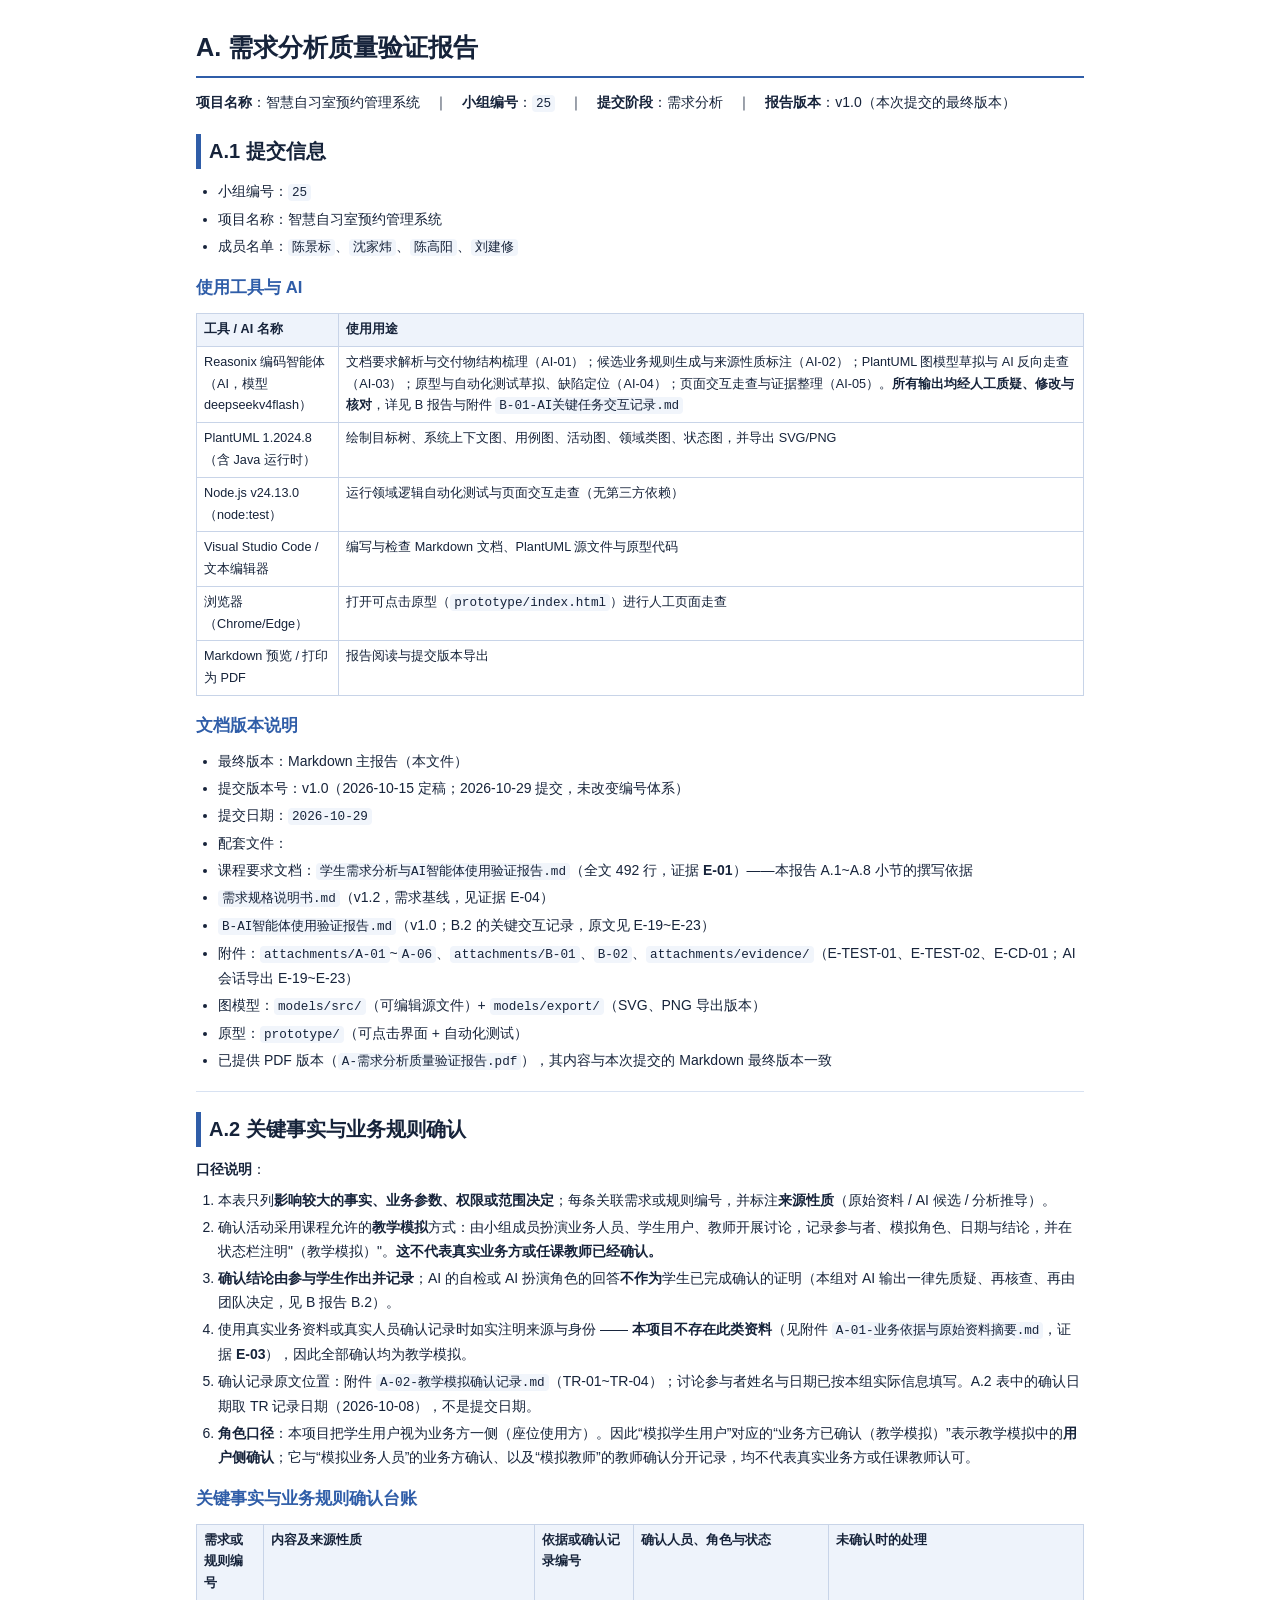
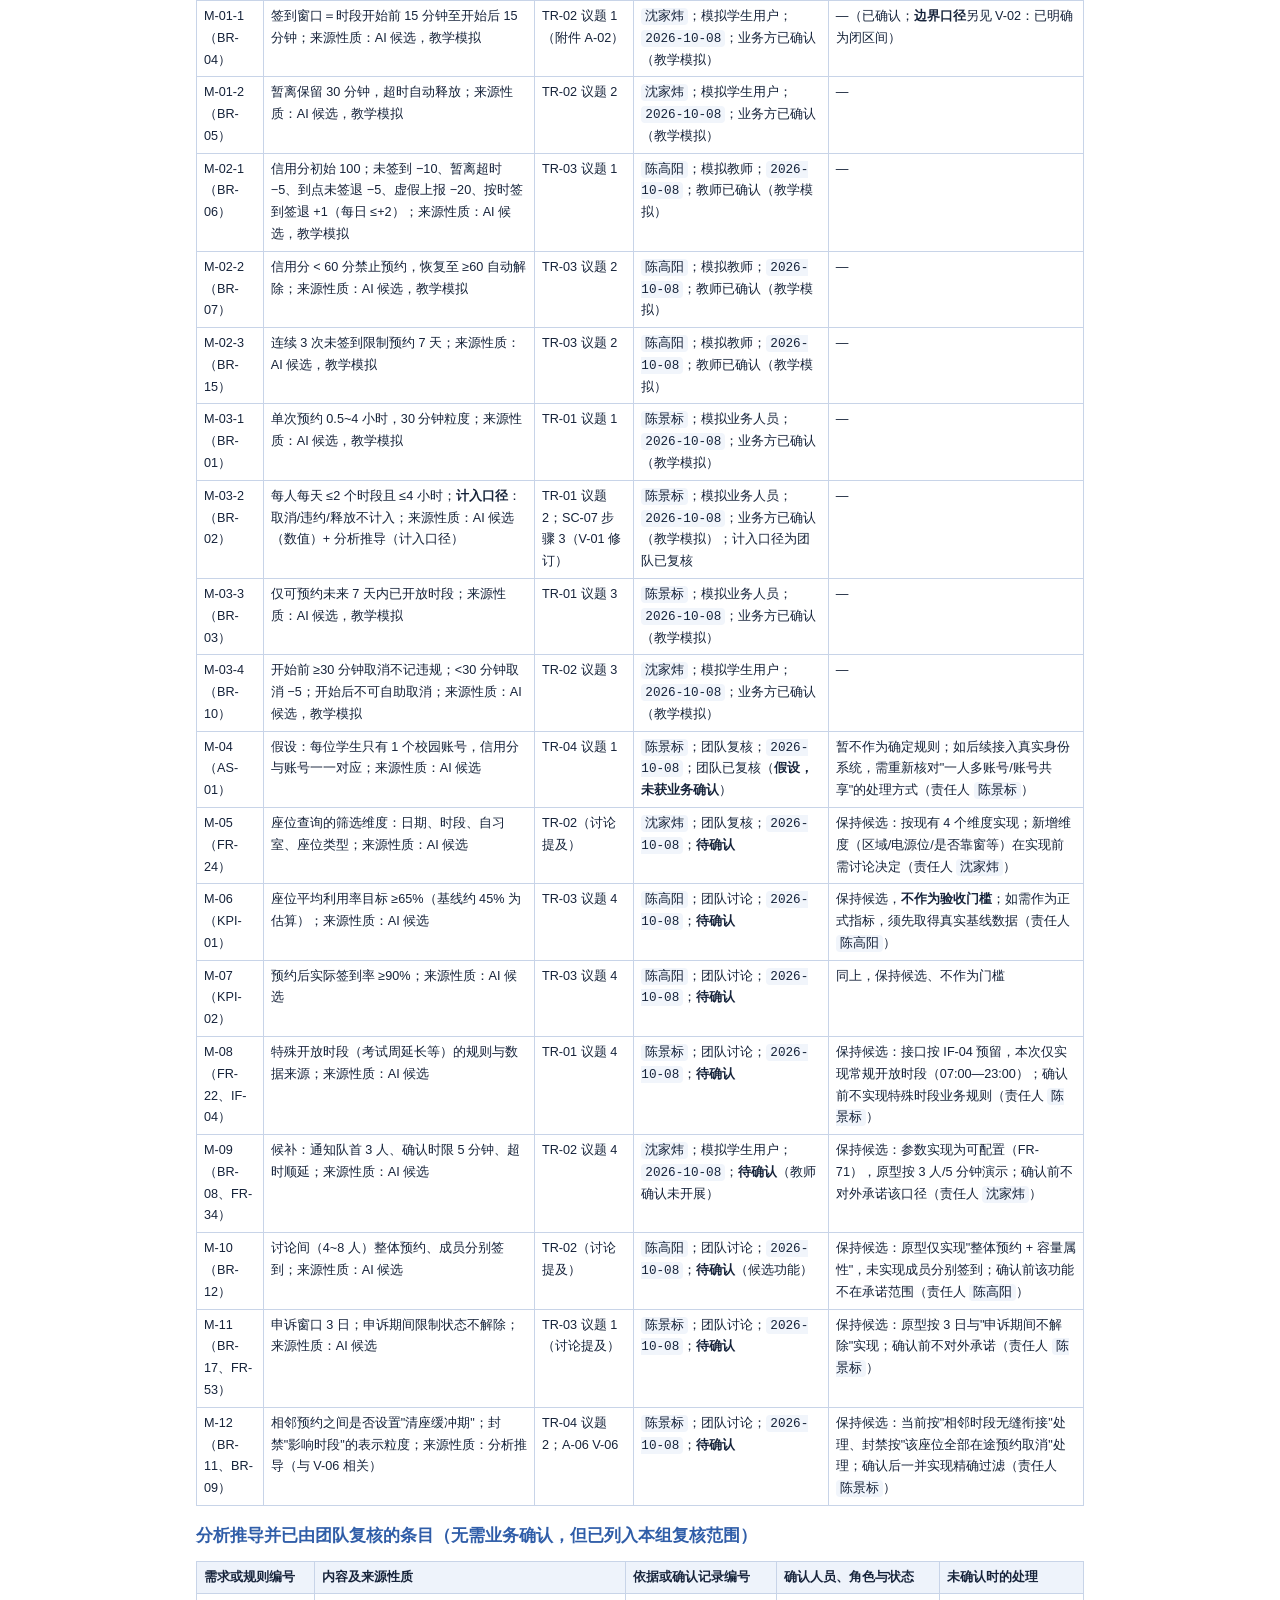
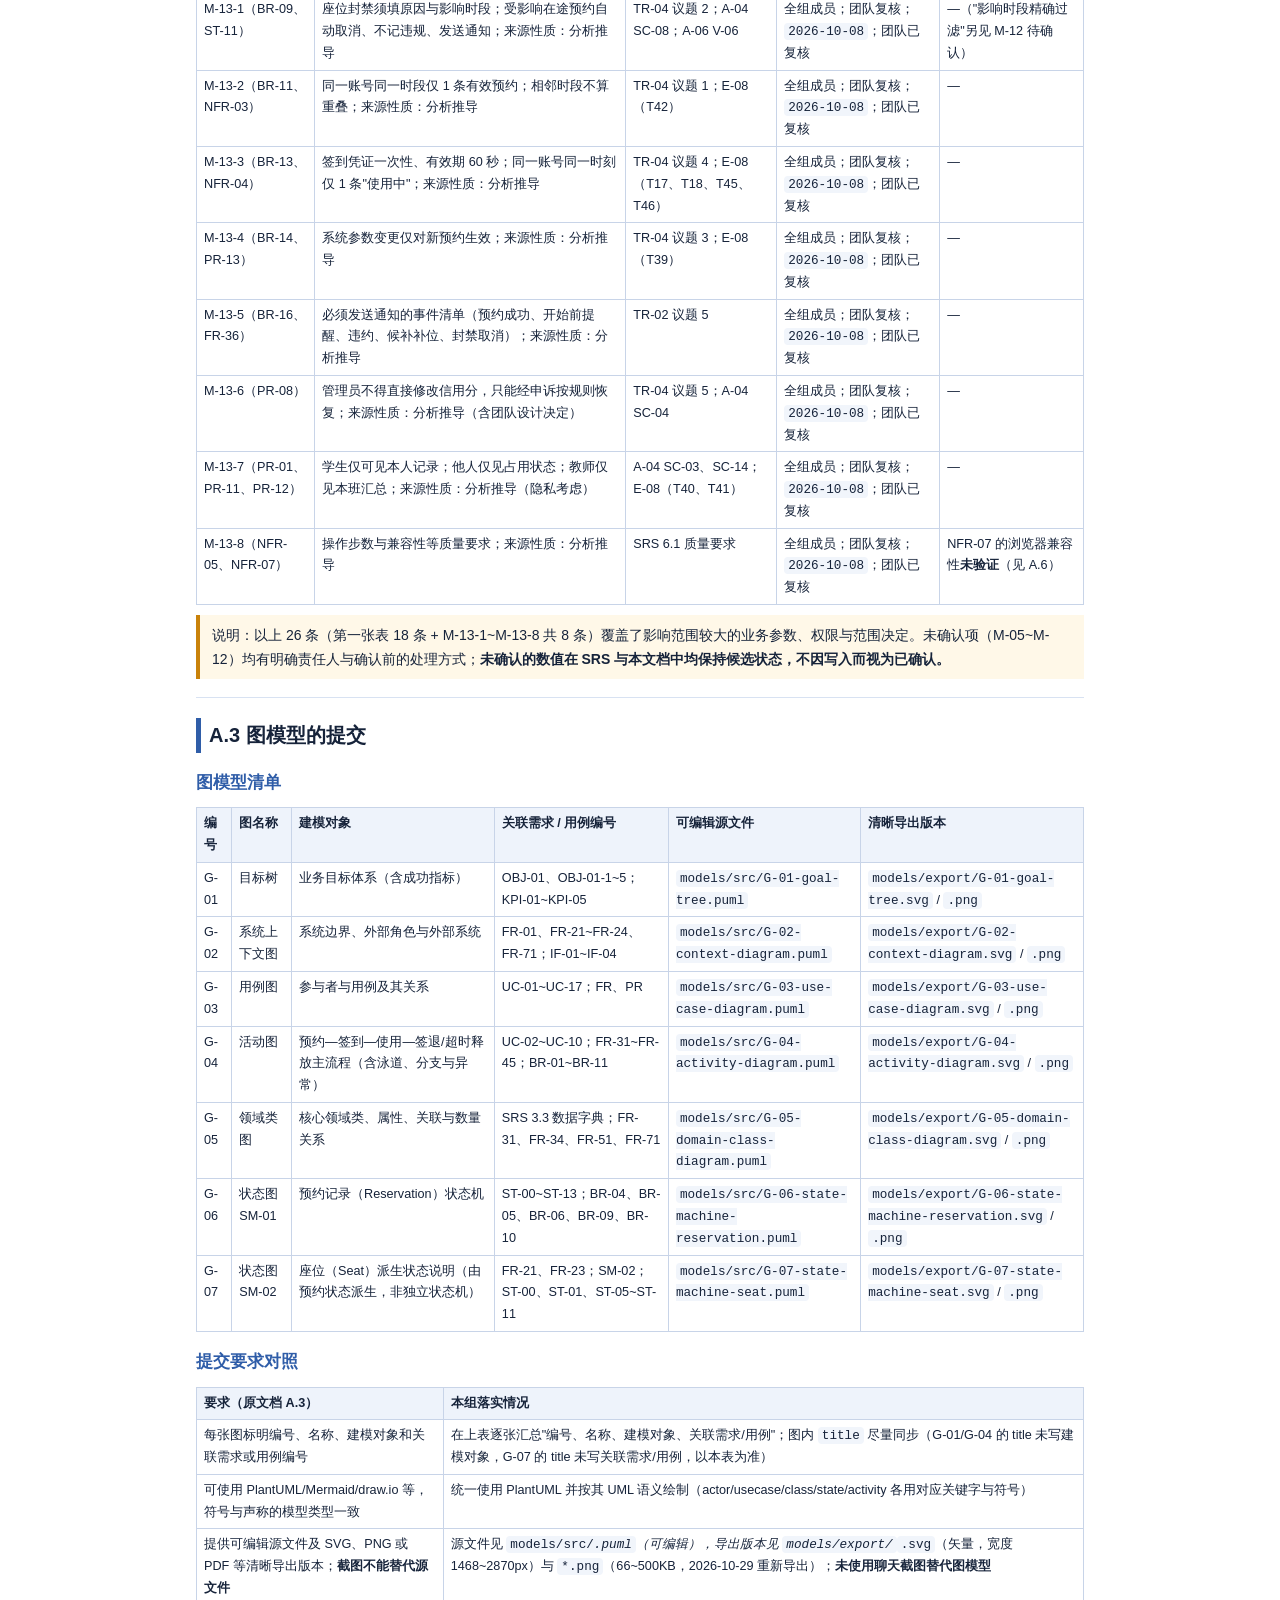
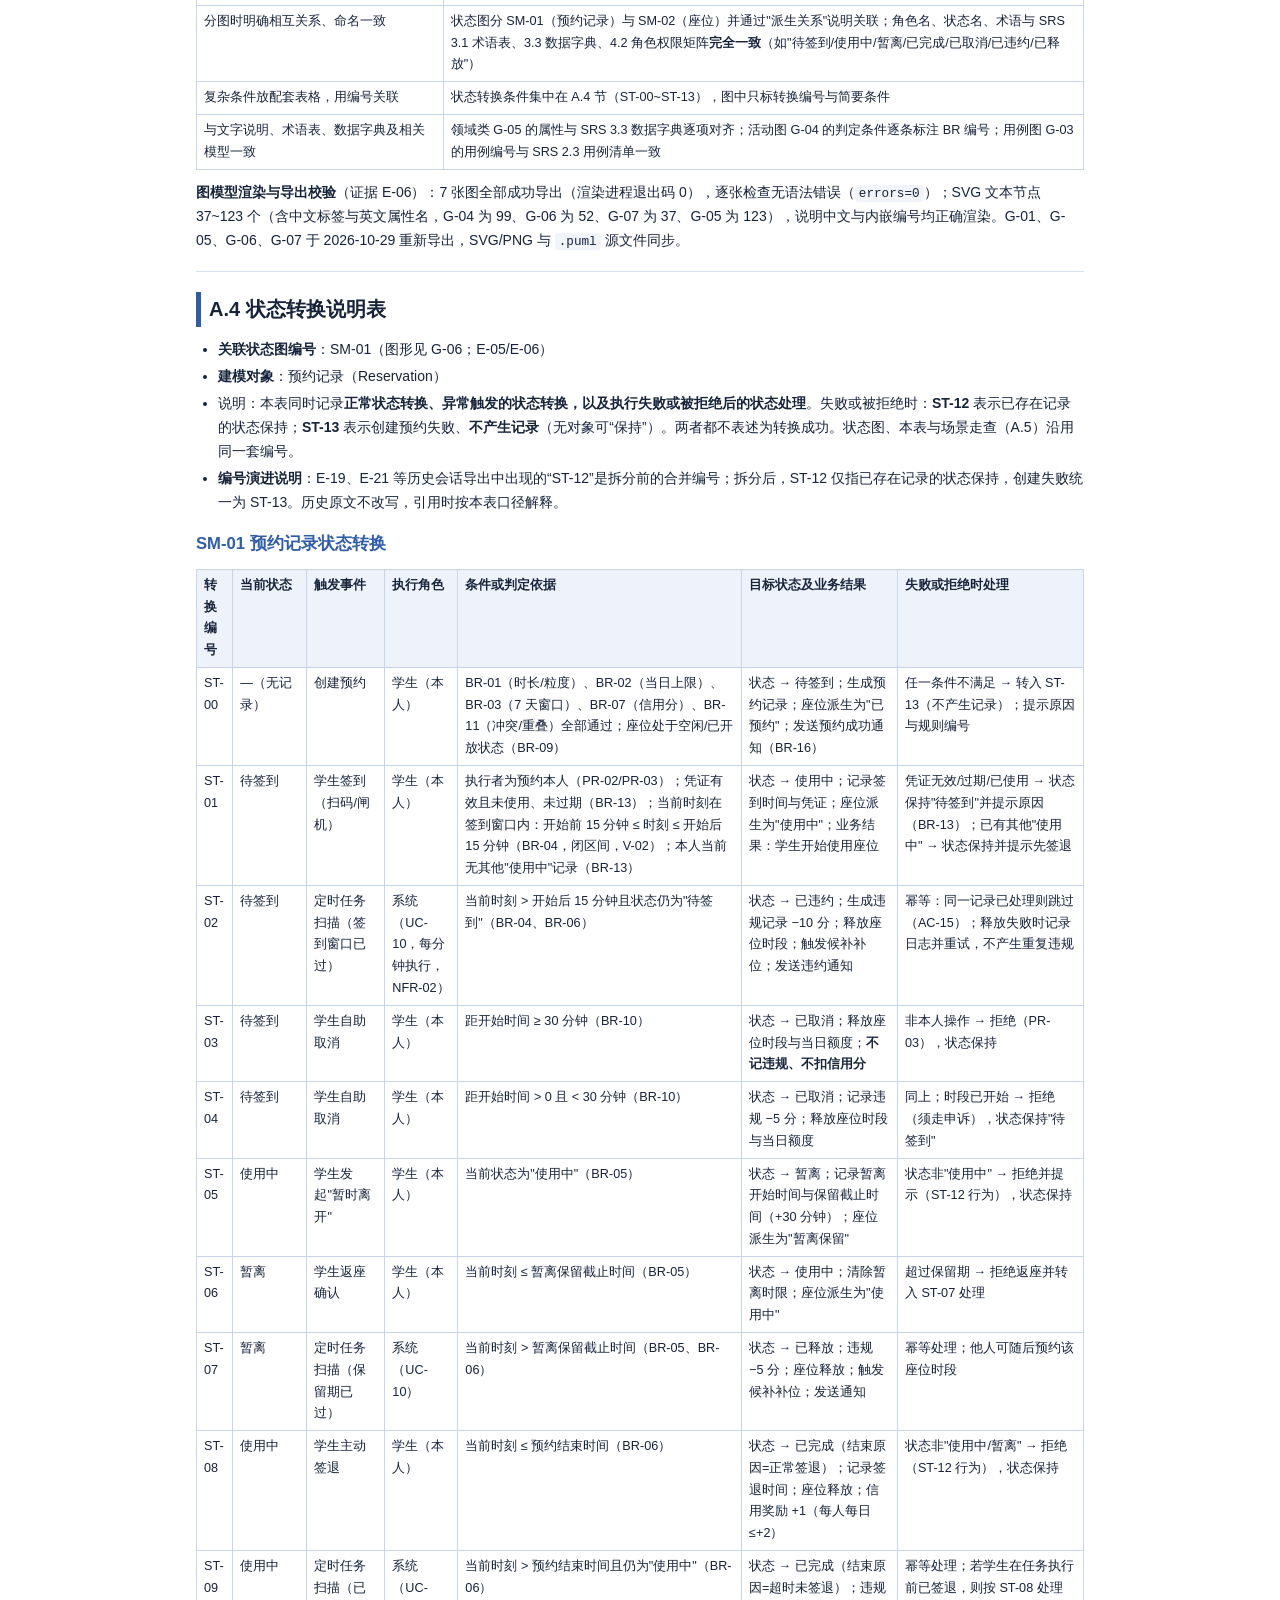
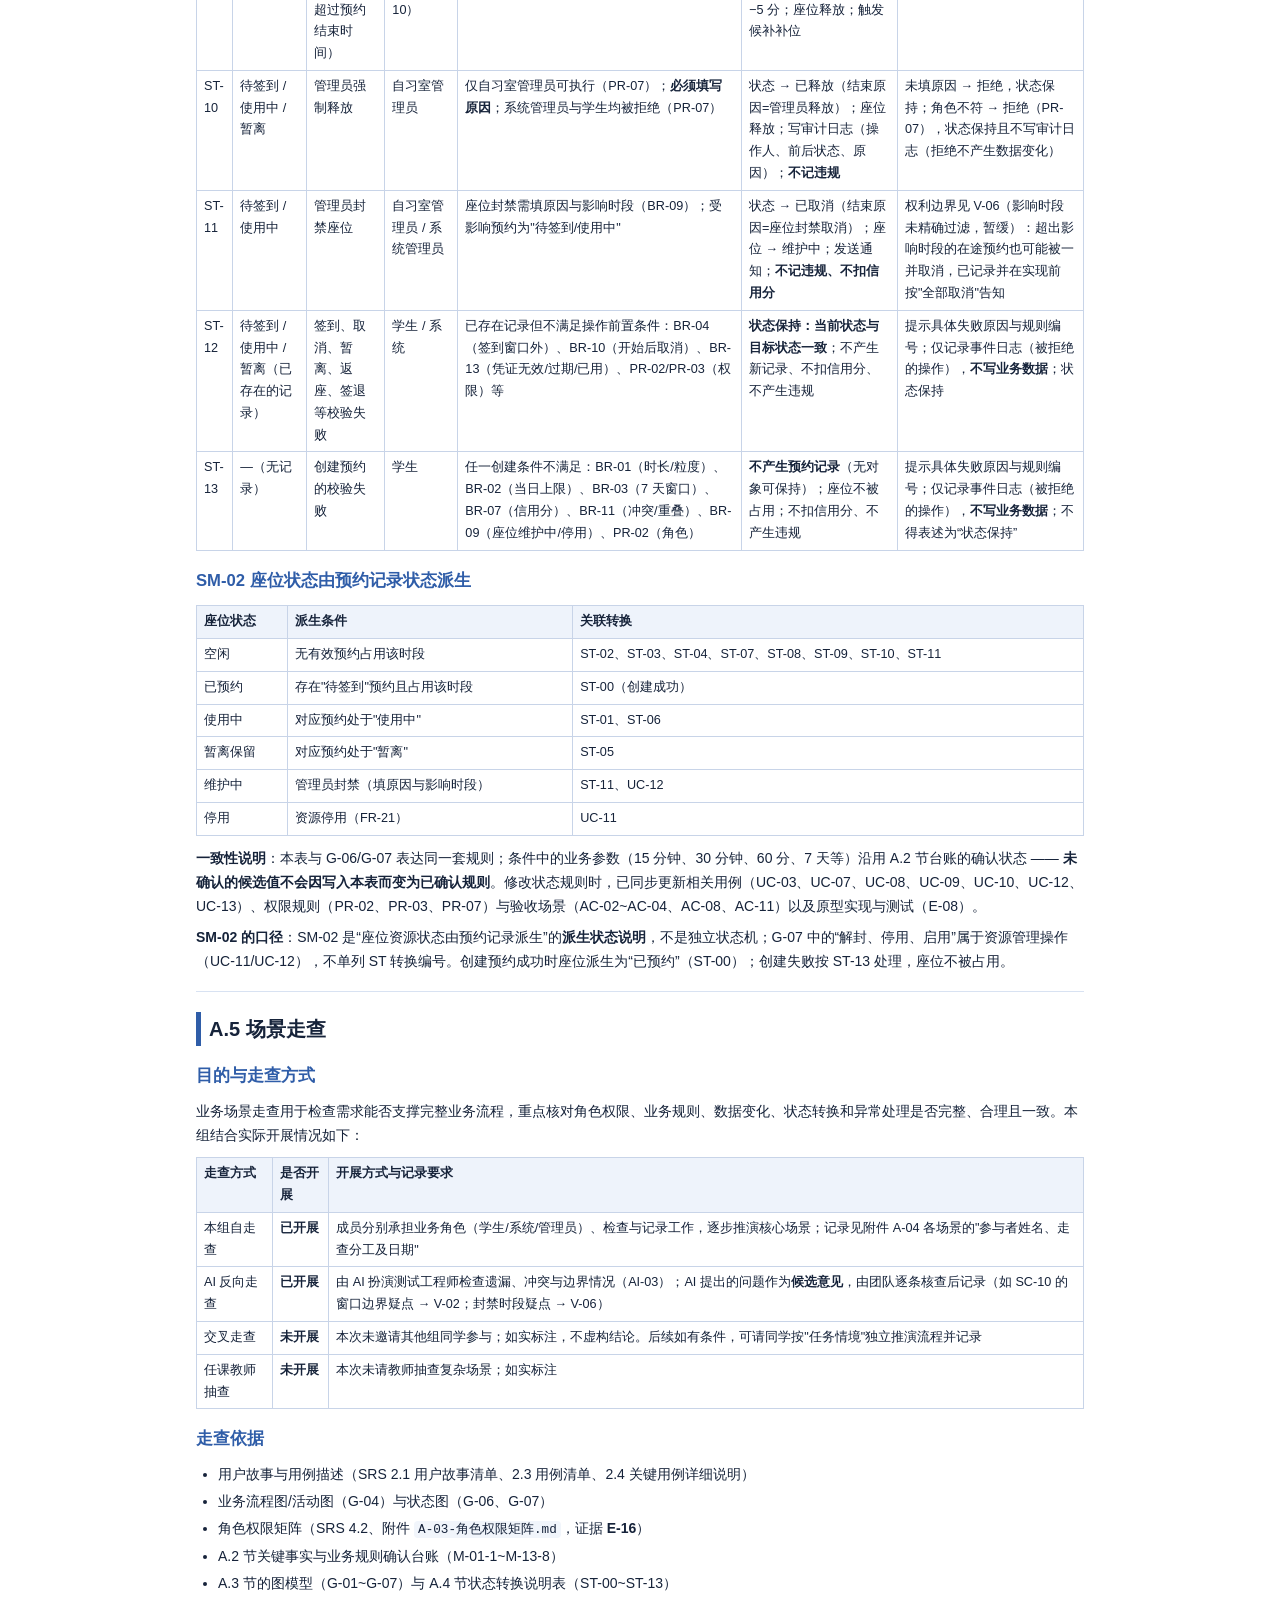
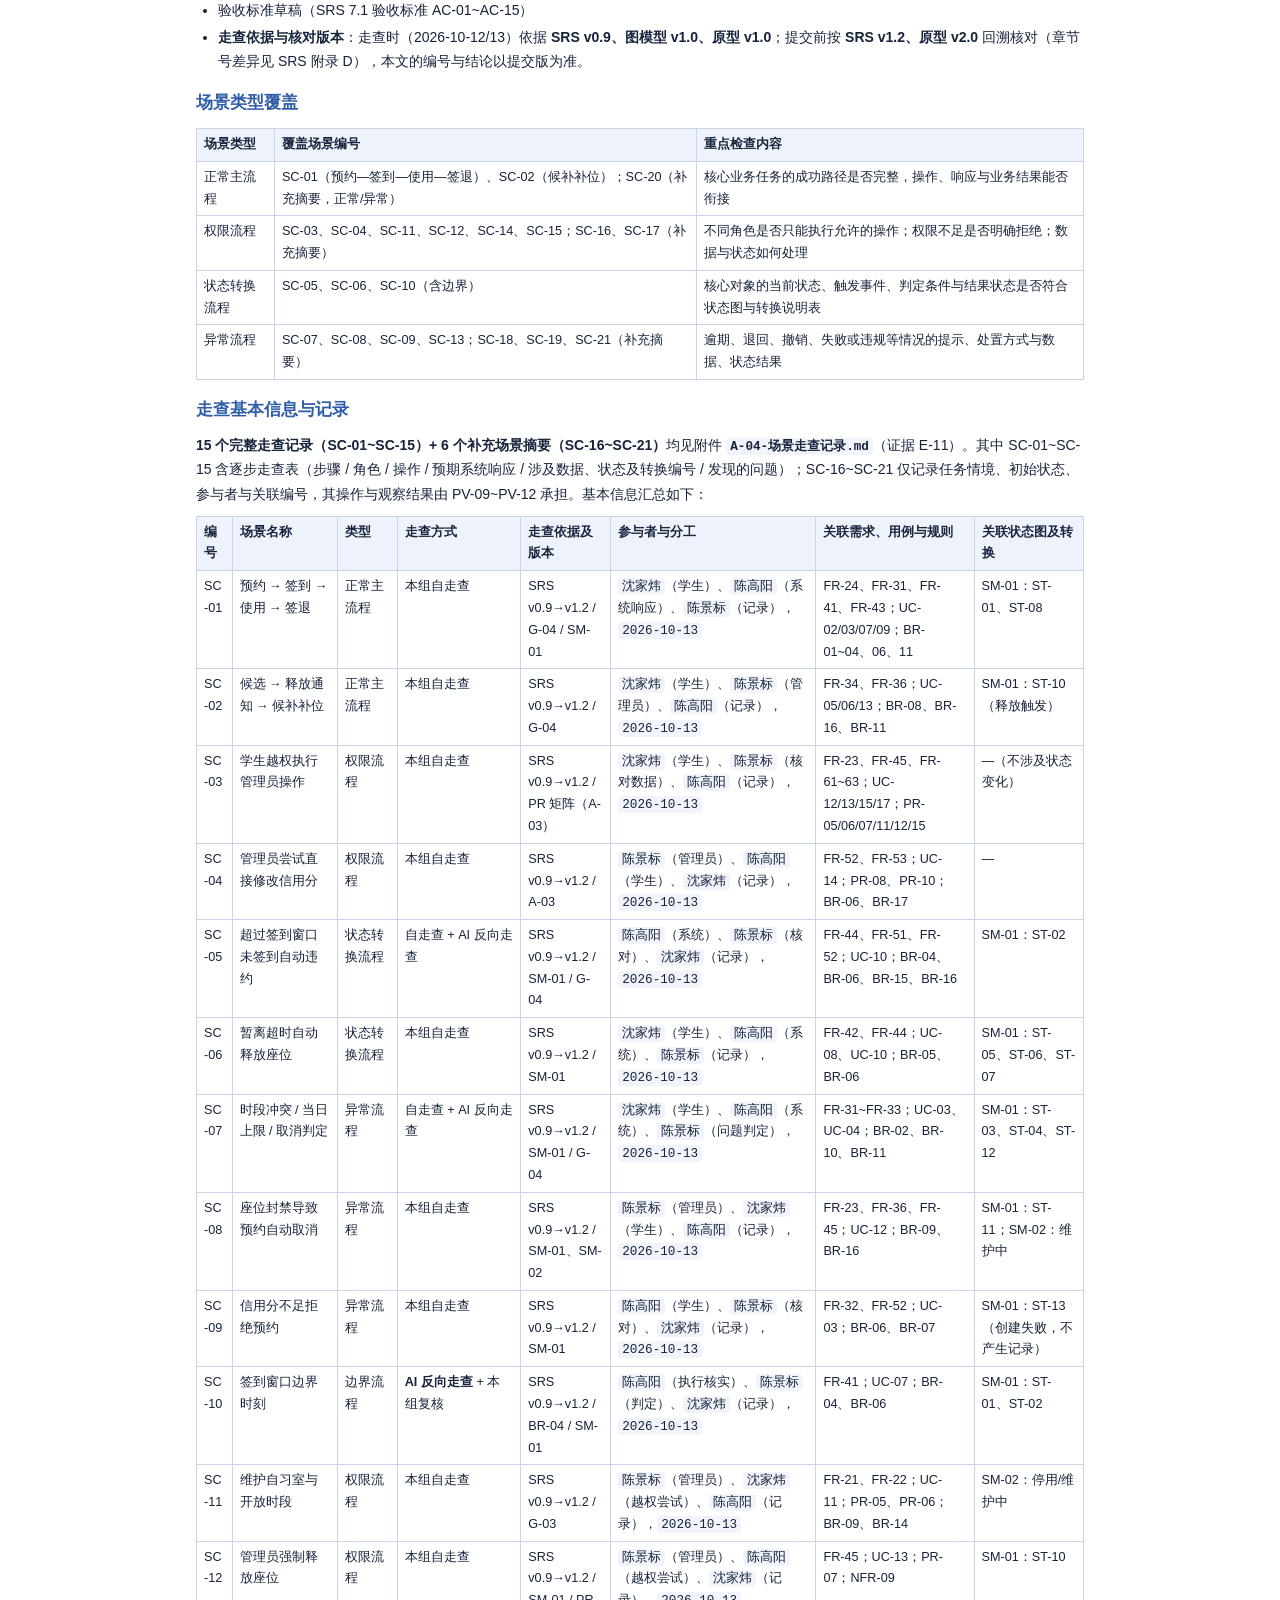
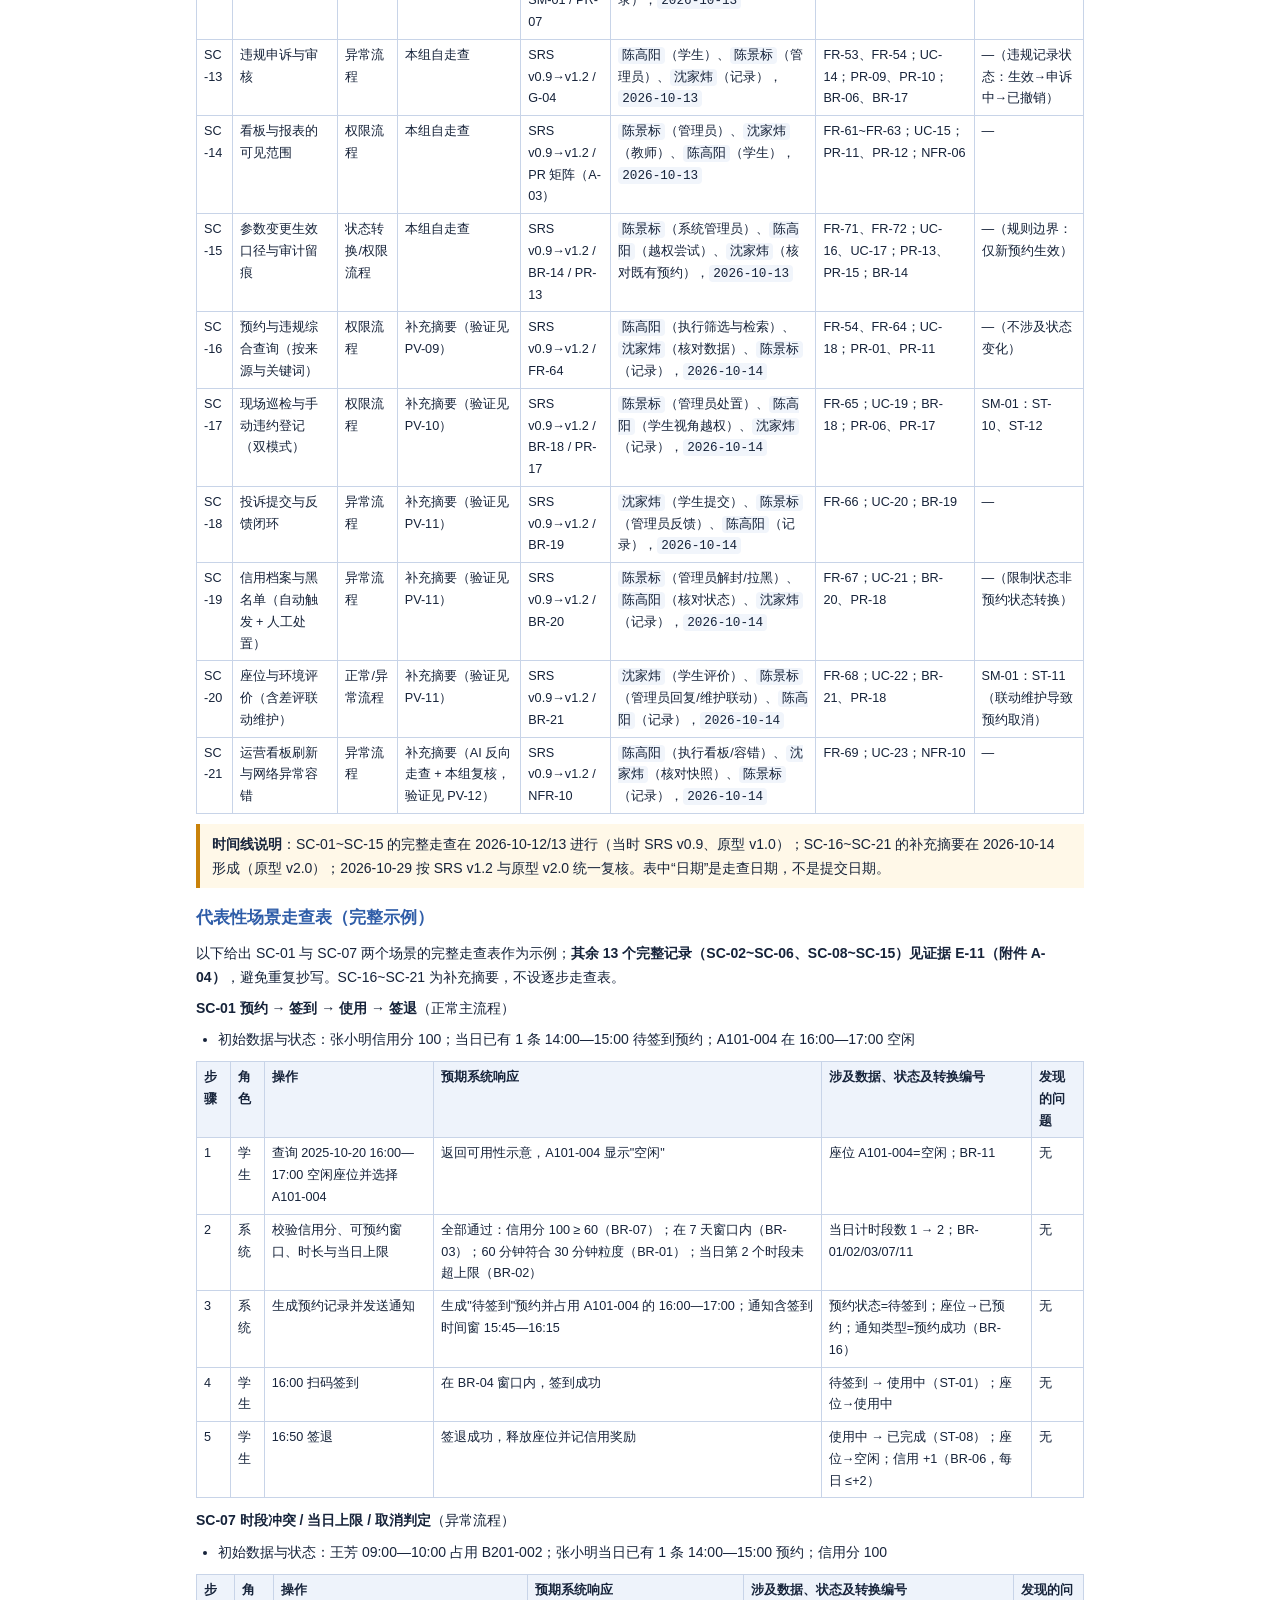
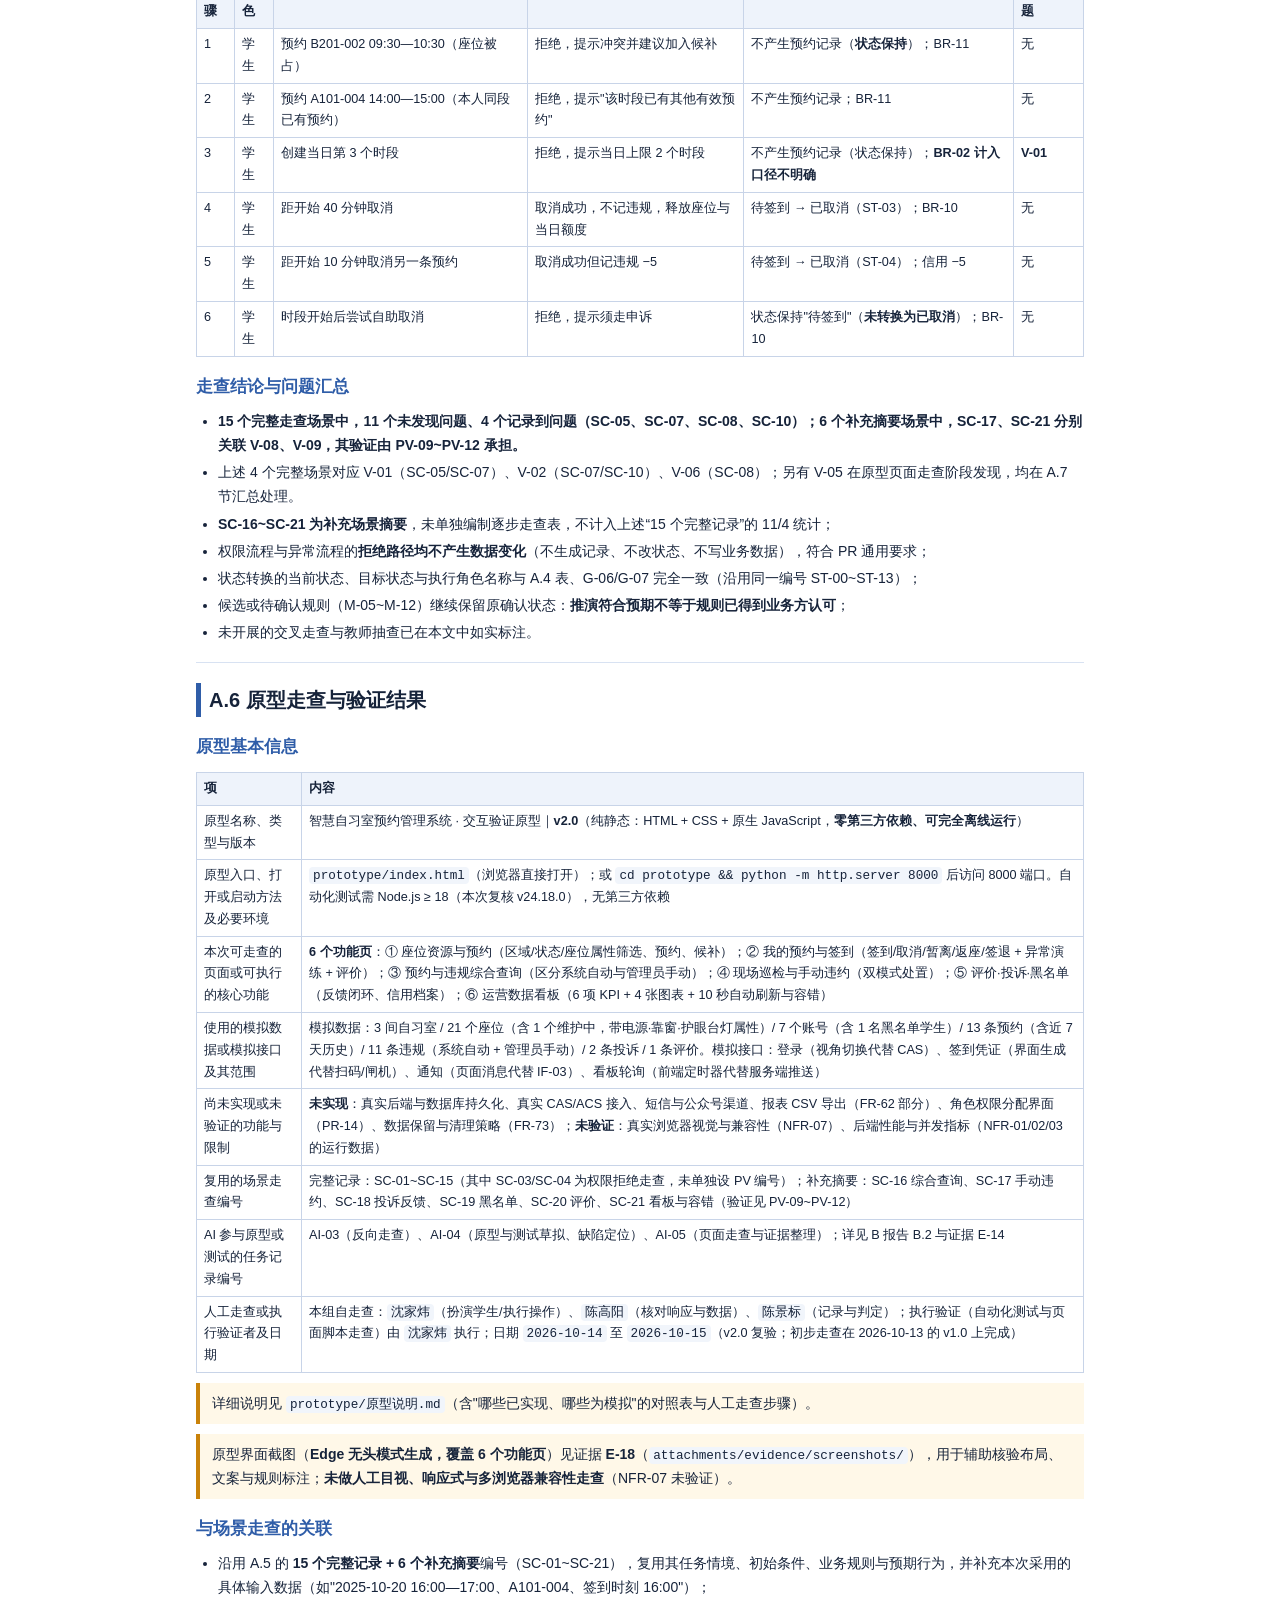
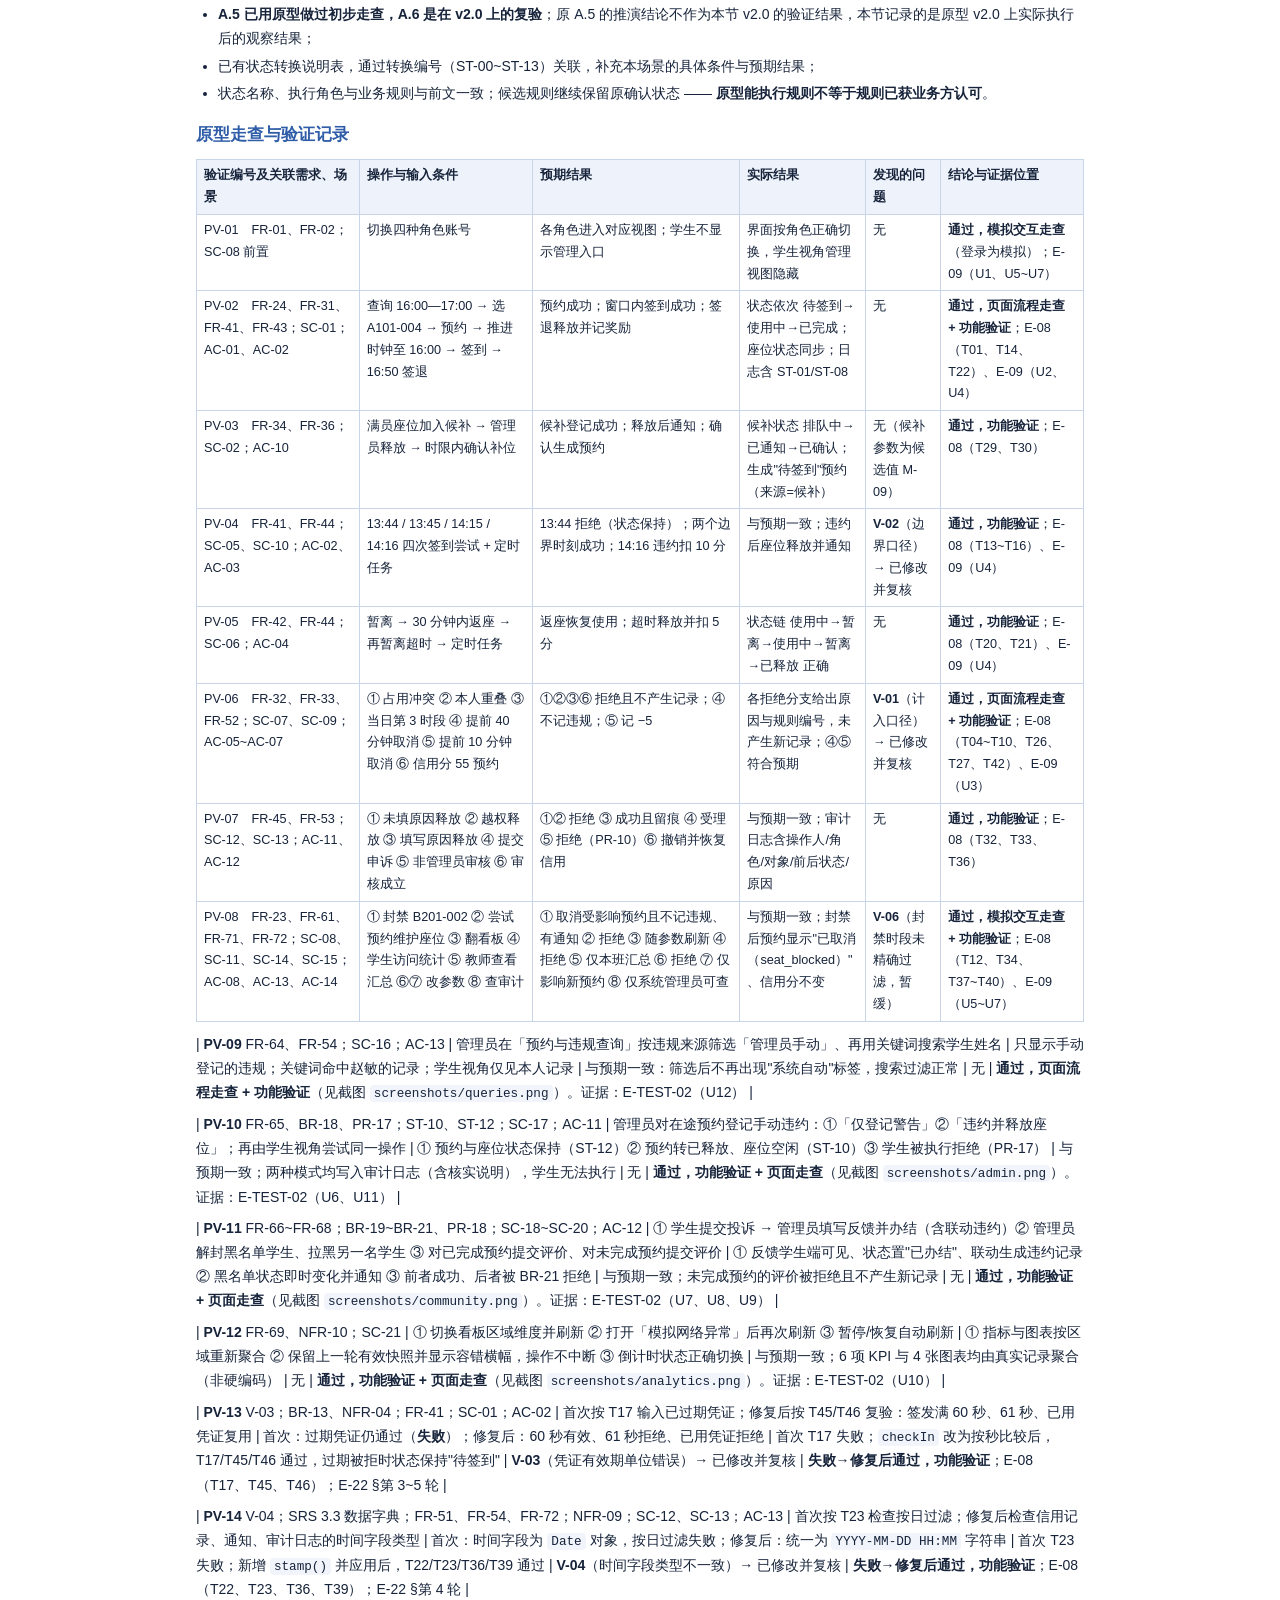
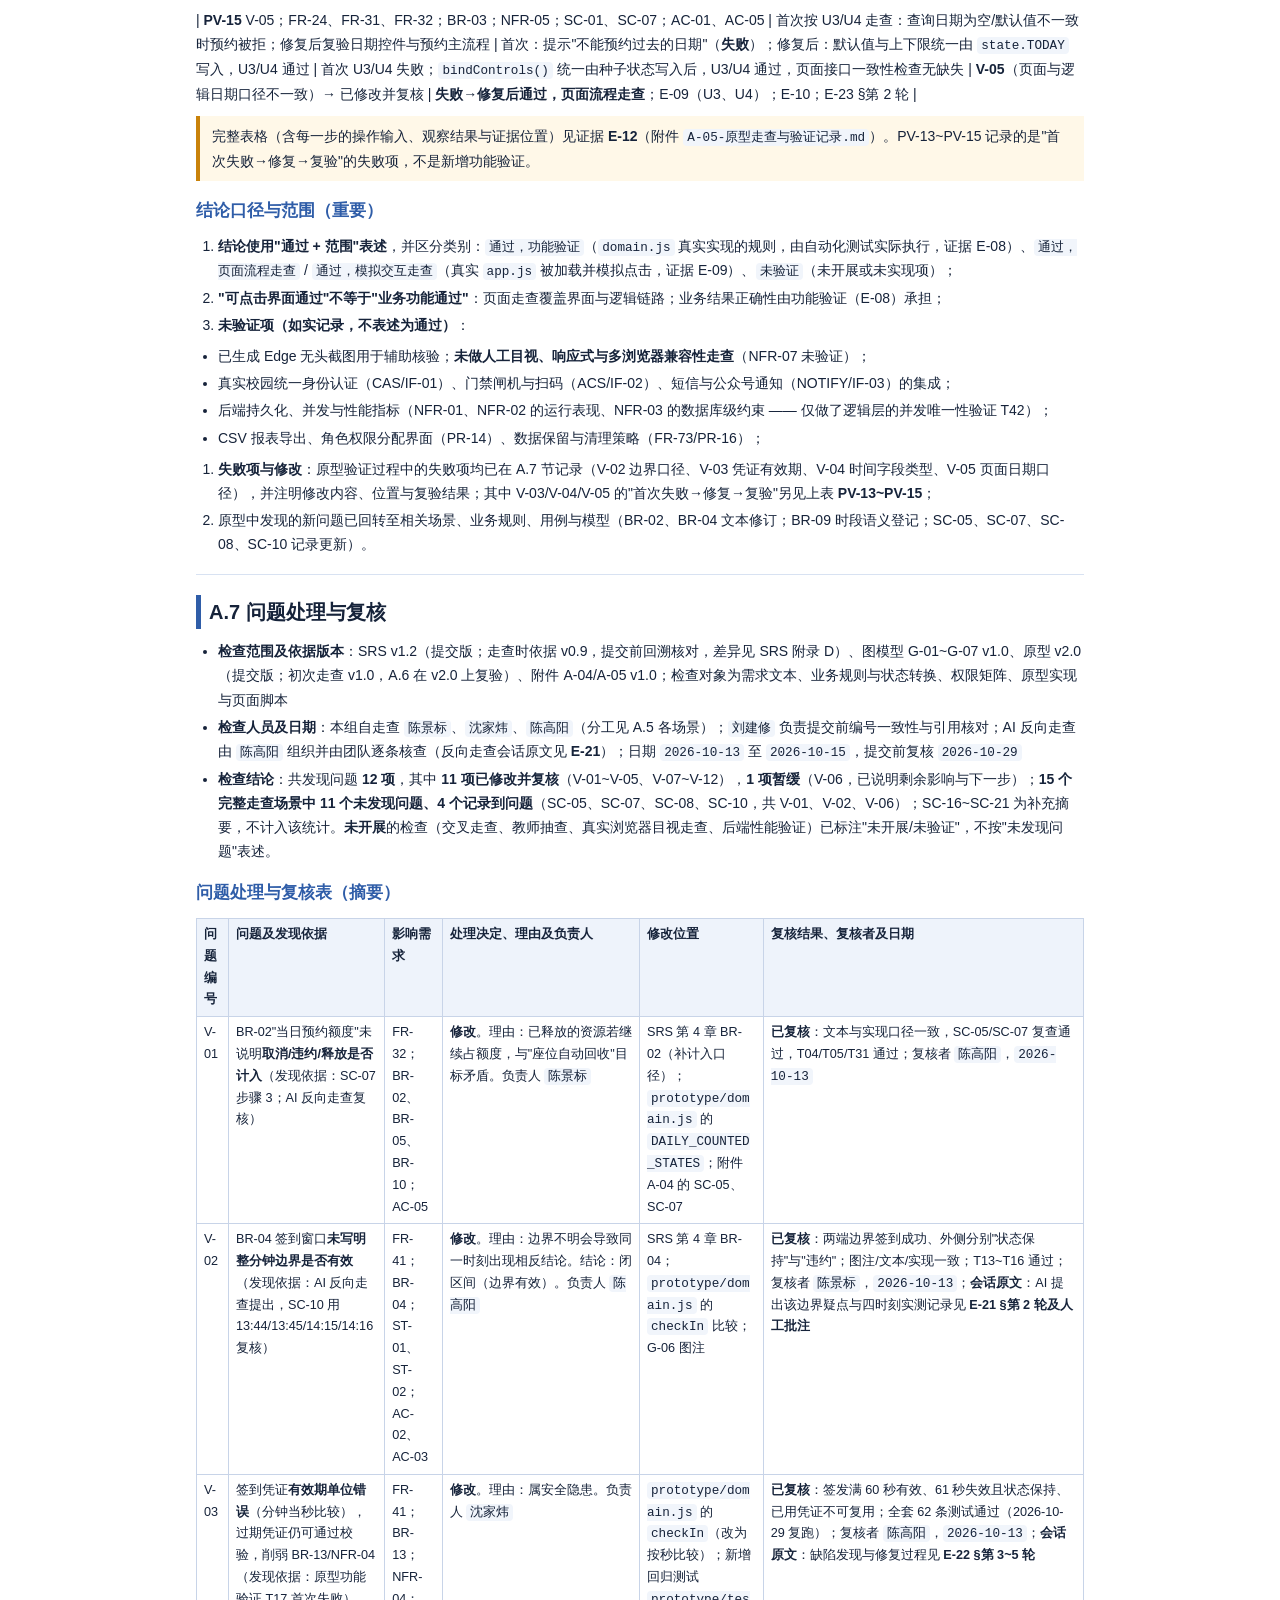
==== commit 91b9df05: "feat(auth): unify temp password 12345678, enforce strong change, normalize docs - Admin create (blan" ====
--- a/智慧自习室预约管理系统/需求分析/A-需求分析质量验证报告.html
+++ b/智慧自习室预约管理系统/需求分析/A-需求分析质量验证报告.html
@@ -266,7 +266,7 @@
 <tr><td>AI 参与原型或测试的任务记录编号</td><td>AI-03（反向走查）、AI-04（原型与测试草拟、缺陷定位）、AI-05（页面走查与证据整理）；详见 B 报告 B.2 与证据 E-14</td></tr>
 <tr><td>人工走查或执行验证者及日期</td><td>本组自走查：<code>沈家炜</code>（扮演学生/执行操作）、<code>陈高阳</code>（核对响应与数据）、<code>陈景标</code>（记录与判定）；执行验证（自动化测试与页面脚本走查）由 <code>沈家炜</code> 执行；日期 <code>2026-10-14</code> 至 <code>2026-10-15</code>（v2.0 复验；初步走查在 2026-10-13 的 v1.0 上完成）</td></tr>
 </tbody></table>
-<blockquote>详细说明见 <code>prototype/README.md</code>（含&quot;哪些已实现、哪些为模拟&quot;的对照表与人工走查步骤）。</blockquote>
+<blockquote>详细说明见 <code>prototype/原型说明.md</code>（含&quot;哪些已实现、哪些为模拟&quot;的对照表与人工走查步骤）。</blockquote>
 <blockquote>原型界面截图（<strong>Edge 无头模式生成，覆盖 6 个功能页</strong>）见证据 <strong>E-18</strong>（<code>attachments/evidence/screenshots/</code>），用于辅助核验布局、文案与规则标注；<strong>未做人工目视、响应式与多浏览器兼容性走查</strong>（NFR-07 未验证）。</blockquote>
 <h3>与场景走查的关联</h3>
 <ul>
